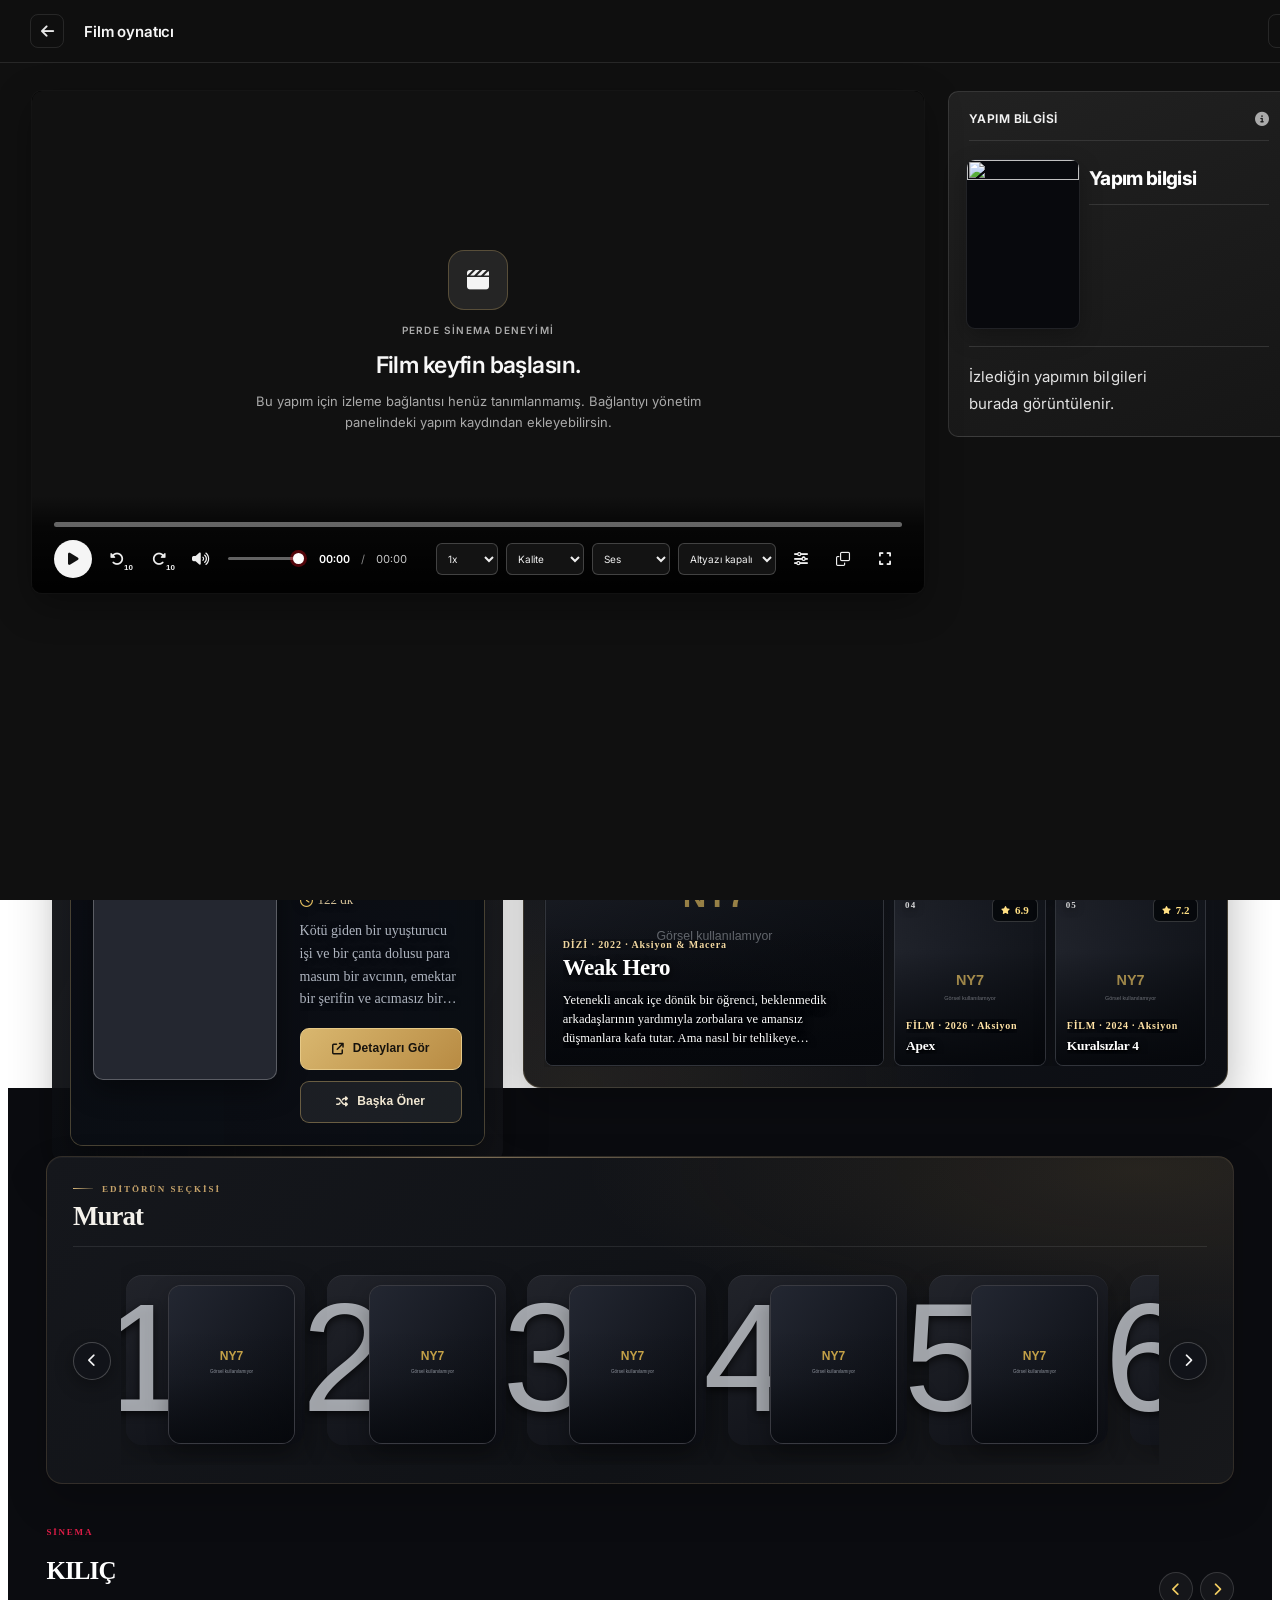
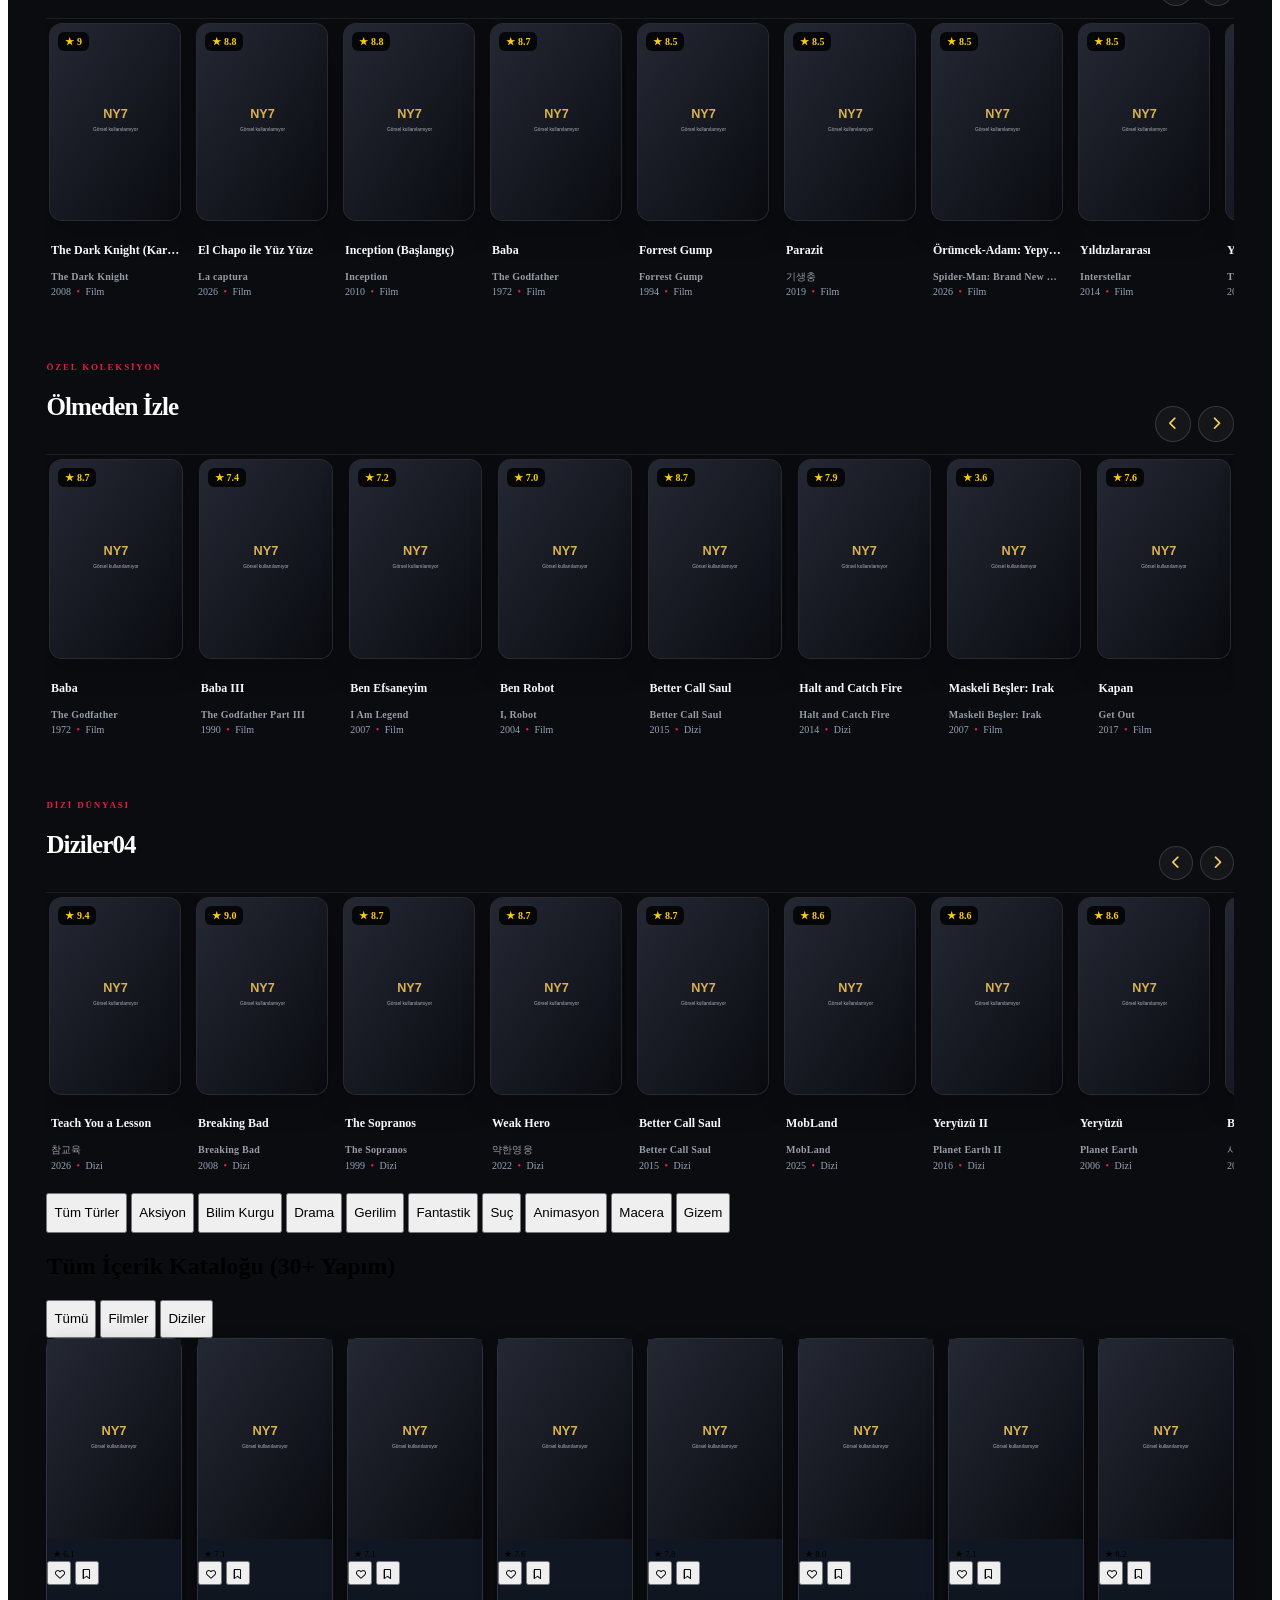
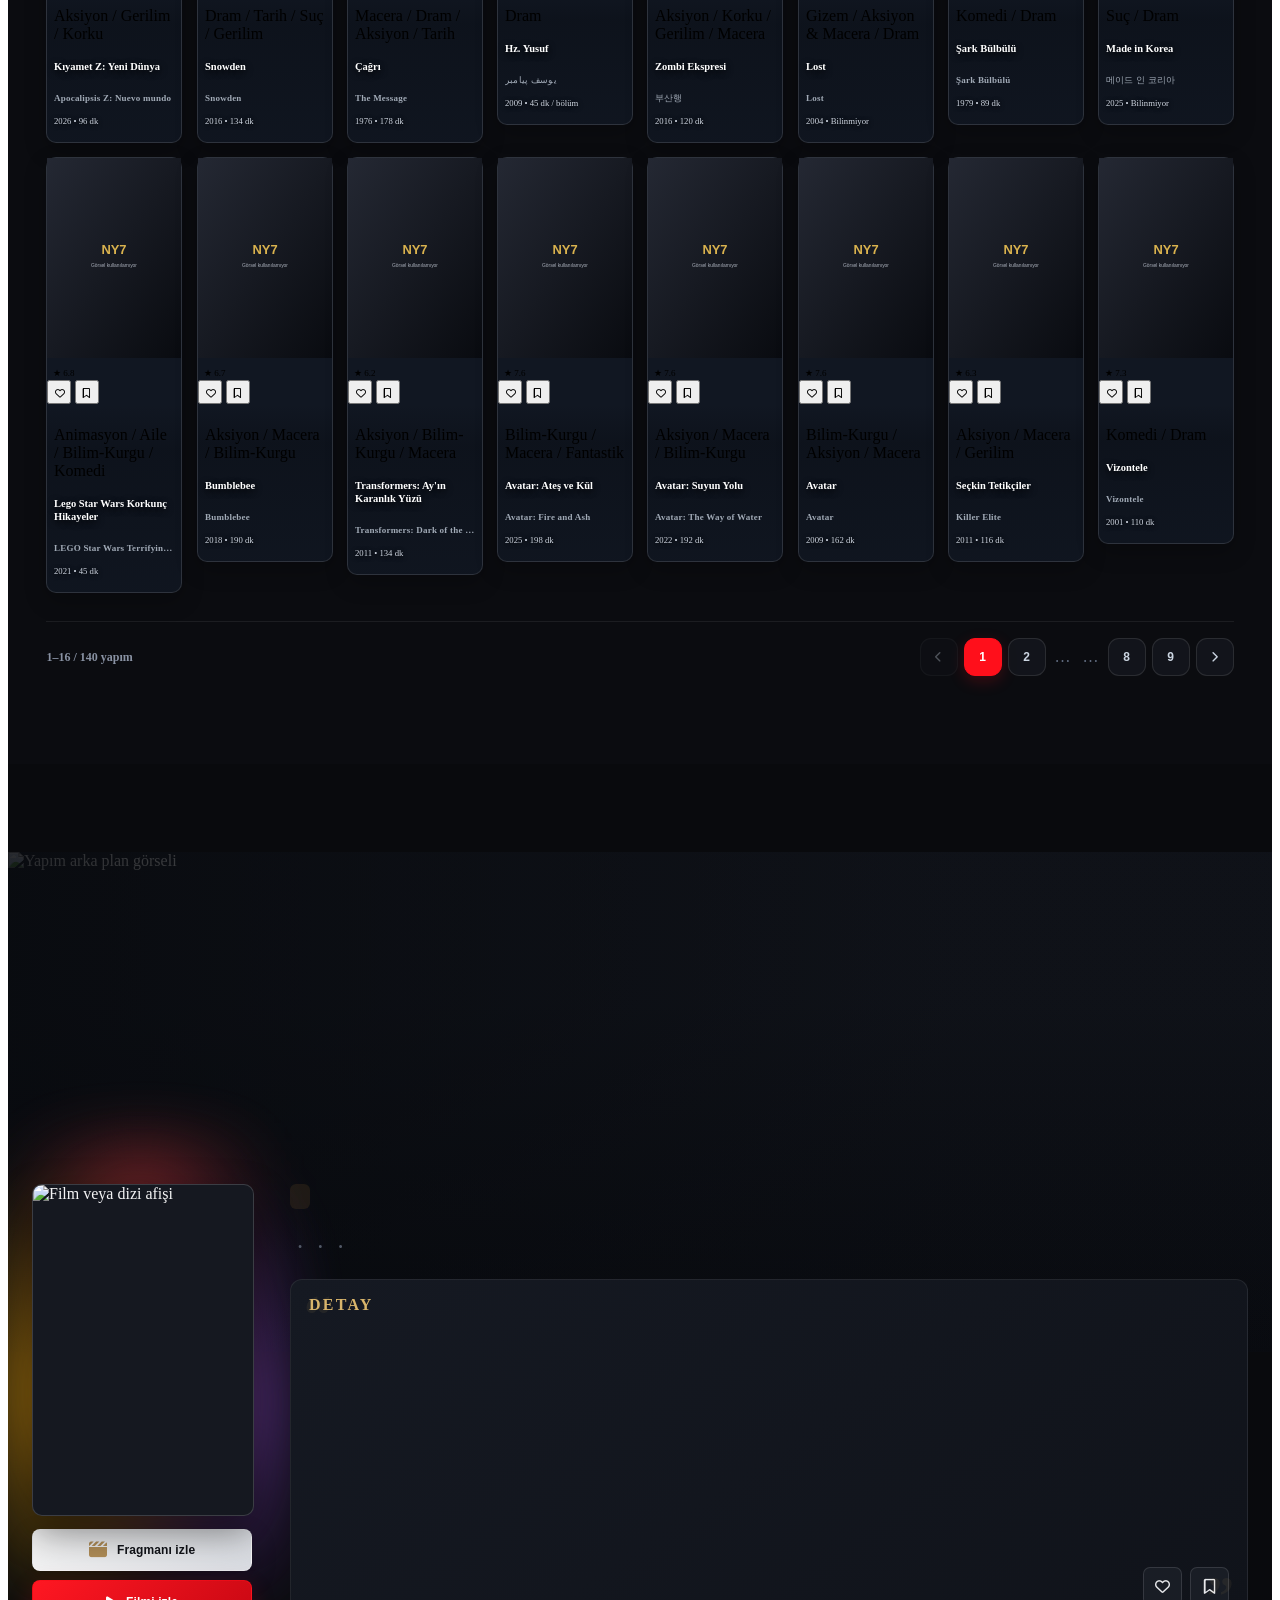
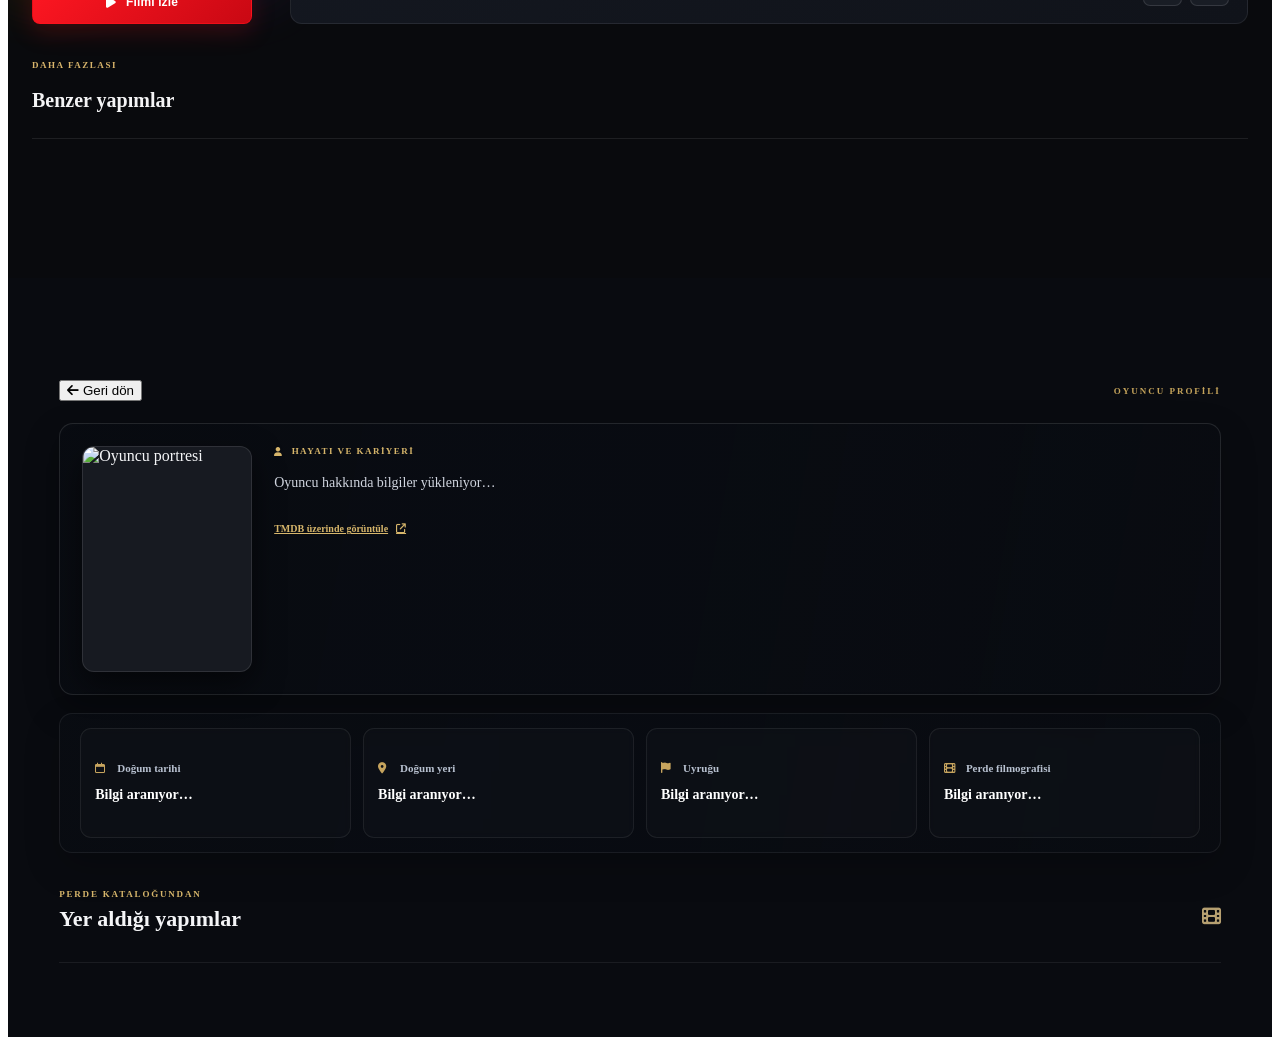
==== index.html @ a8f514a5 "Refresh player assets for five-line synopsis" ====
<!DOCTYPE html>
<html lang="tr" class="dark">
<head>
    <meta charset="UTF-8">
    <meta name="viewport" content="width=device-width, initial-scale=1.0, viewport-fit=cover">
    <meta name="theme-color" content="#0b0c10">
    <meta name="apple-mobile-web-app-capable" content="yes">
    <meta name="apple-mobile-web-app-status-bar-style" content="black-translucent">
    <link rel="manifest" href="manifest.json">
    <link rel="icon" type="image/svg+xml" href="assets/icons/perde-icon.svg">
    <link rel="apple-touch-icon" href="assets/icons/perde-icon.svg">
    <title>Perde — Film ve Dizi Arşivi</title>
    <!-- Tailwind CSS CDN -->
    <script src="https://cdn.tailwindcss.com"></script>
    <!-- FontAwesome 6 for Icons -->
    <link rel="stylesheet" href="https://cdnjs.cloudflare.com/ajax/libs/font-awesome/6.5.1/css/all.min.css">
    <!-- Google Fonts: Inter -->
    <link rel="preconnect" href="https://fonts.googleapis.com">
    <link rel="preconnect" href="https://fonts.gstatic.com" crossorigin>
    <link href="https://fonts.googleapis.com/css2?family=Inter:wght@300;400;500;600;700;800;900&display=swap" rel="stylesheet">
    <link href="https://fonts.googleapis.com/css2?family=Cinzel:wght@700;800;900&display=swap" rel="stylesheet">
    
    <script>
        tailwind.config = {
            darkMode: 'class',
            theme: {
                extend: {
                    colors: {
                        brand: {
                            red: '#ff0f1b',
                            redHover: '#e00511',
                            yellow: '#fcc014',
                            yellowHover: '#e5ab07',
                            bg: '#0b0c10',
                            card: '#14161d',
                            border: 'rgba(255,255,255,0.1)'
                        }
                    },
                    fontFamily: {
                        sans: ['Inter', 'sans-serif']
                    }
                }
            }
        }
    </script><link rel="stylesheet" href="assets/css/style.css?v=20261110-editor-picks-editorial-v3">
    <link rel="stylesheet" href="assets/css/series-pro.css?v=20261111-chapters-left-align-v1">
    <link rel="stylesheet" href="assets/css/homepage-responsive.css?v=20261110-mobile-hero-title-ellipsis-v1">
    <link rel="stylesheet" href="assets/css/mobile-navigation.css?v=20261110-mobile-nav-categories-v1">
    <link rel="stylesheet" href="assets/css/mobile-homepage-refresh.css?v=20261110-horizontal-editorial-v2">
    <link rel="stylesheet" href="assets/css/mobile-editor-picks.css?v=20261111-editor-picks-mobile-v1">
    <link rel="stylesheet" href="assets/css/player-fluent2.css?v=20261111-five-line-synopsis-v1">
    
</head>
<body id="theme-body" class="bg-[#0b0c10] text-slate-100 font-sans min-h-screen antialiased flex flex-col selection:bg-brand-red selection:text-white">

    <!-- DİZİSOL REFERANSLI ÜST MENÜ -->
    <header class="site-header">
        <div class="header-topline">
        <a class="header-brand perde-brand" href="#/anasayfa" aria-label="Perde ana sayfa">
            <span class="perde-brand-symbol" aria-hidden="true"><svg viewBox="0 0 40 40" focusable="false"><path d="M7 8.5h26v23H7z" fill="none" stroke="currentColor" stroke-width="1.8" rx="3"/><path d="M13 8.5v23M27 8.5v23M7 14h6M27 14h6M7 26h6M27 26h6" fill="none" stroke="currentColor" stroke-width="1.5"/><path d="M16.5 15.5 24 20l-7.5 4.5z" fill="currentColor"/></svg></span>
            <span class="perde-brand-word">perde<span>.</span></span>
        </a>
        <div class="header-actions"><div class="header-search-shell">
                <label class="search-wrap glass-search">
                    <select id="search-category" class="search-category search-category-native" aria-label="Arama kategorisi" tabindex="-1">
                        <option value="media">Film / Dizi</option>
                        <option value="actor">Oyuncu</option>
                        <option value="director">Yönetmen</option>
                    </select>
                    <div class="search-category-picker" id="search-category-picker">
                        <button type="button" class="search-category-trigger" id="search-category-trigger" aria-haspopup="listbox" aria-expanded="false" aria-controls="search-category-menu">
                            <span id="search-category-current">Film / Dizi</span><i class="fa-solid fa-chevron-down" aria-hidden="true"></i>
                        </button>
                        <div class="search-category-menu" id="search-category-menu" role="listbox" aria-label="Arama türü" hidden>
                            <button type="button" class="search-category-option is-selected" role="option" aria-selected="true" data-value="media"><i class="fa-solid fa-film"></i><span>Film / Dizi</span><i class="fa-solid fa-check option-check"></i></button>
                            <button type="button" class="search-category-option" role="option" aria-selected="false" data-value="actor"><i class="fa-solid fa-user"></i><span>Oyuncu</span><i class="fa-solid fa-check option-check"></i></button>
                            <button type="button" class="search-category-option" role="option" aria-selected="false" data-value="director"><i class="fa-solid fa-clapperboard"></i><span>Yönetmen</span><i class="fa-solid fa-check option-check"></i></button>
                        </div>
                    </div>
                    <span class="search-category-divider" aria-hidden="true"></span>
                    <i class="fa-solid fa-magnifying-glass"></i>
                    <input id="search-input" type="search" placeholder="Film veya dizi ara..." aria-label="Film veya dizi ara" autocomplete="off">
                </label>
                <div id="header-search-results" class="header-search-results" role="listbox" aria-label="Arama sonuçları" hidden></div>
            </div>
            <div class="nav-dropdown user-dropdown" id="user-menu">
                <button type="button" class="user-trigger" onclick="toggleHeaderMenu('user-menu')" aria-label="Kullanıcı menüsü" aria-expanded="false">
                    <img class="user-avatar" src="https://i.pravatar.cc/80?img=12" alt="Temsili profil resmi">
                </button>
                <div class="nav-menu user-menu-panel">
                    <button onclick="showProfileNotice();closeHeaderMenus()"><i class="fa-regular fa-user"></i> Profilim</button>
                    <button onclick="showSettingsNotice();closeHeaderMenus()"><i class="fa-solid fa-gear"></i> Ayarlar</button>
                    
                     <button onclick="window.location.href='admin.html';closeHeaderMenus()"><i class="fa-solid fa-gauge-high"></i> Yönetim Merkezi</button>
                </div>
            </div>
        </div>
        </div>
        <nav class="main-nav" aria-label="Ana menü">
            <a class="nav-home" href="#" onclick="showDashboard();return false;"><i class="fa-solid fa-house"></i> Anasayfa</a>
            <a href="#/filmler"><i class="fa-solid fa-film"></i> Filmler</a>
            <a href="#/diziler"><i class="fa-solid fa-tv"></i> Diziler</a>
            <a href="#/kesfet"><i class="fa-solid fa-compass"></i> Keşfet</a>
            <a href="#/listem"><i class="fa-solid fa-bookmark"></i> Listem</a>
            <div class="nav-dropdown" id="categories-menu">
                <button type="button" class="nav-trigger" onclick="toggleHeaderMenu('categories-menu')" aria-expanded="false"><i class="fa-solid fa-layer-group"></i> Kategoriler <i class="fa-solid fa-chevron-down nav-chevron"></i></button>
                <div class="nav-menu category-menu">
                    <button onclick="filterGenre('Aksiyon');closeHeaderMenus()"><i class="fa-solid fa-bolt"></i> Aksiyon</button>
                    <button onclick="filterGenre('Bilim Kurgu');closeHeaderMenus()"><i class="fa-solid fa-robot"></i> Bilim Kurgu</button>
                    <button onclick="filterGenre('Drama');closeHeaderMenus()"><i class="fa-solid fa-masks-theater"></i> Drama</button>
                    <button onclick="filterGenre('Gerilim');closeHeaderMenus()"><i class="fa-solid fa-eye"></i> Gerilim</button>
                    <button onclick="filterGenre('Fantastik');closeHeaderMenus()"><i class="fa-solid fa-wand-magic-sparkles"></i> Fantastik</button>
                    <button onclick="filterGenre('Suç');closeHeaderMenus()"><i class="fa-solid fa-user-secret"></i> Suç</button>
                    <button onclick="filterGenre('Animasyon');closeHeaderMenus()"><i class="fa-solid fa-wand-magic"></i> Animasyon</button>
                    <button onclick="filterGenre('Macera');closeHeaderMenus()"><i class="fa-solid fa-compass"></i> Macera</button>
                    <button onclick="filterGenre('Gizem');closeHeaderMenus()"><i class="fa-solid fa-magnifying-glass"></i> Gizem</button>
                    <button onclick="filterGenre('all');closeHeaderMenus()"><i class="fa-solid fa-border-all"></i> Tüm Kategoriler</button>
                </div>
            </div>
        </nav>
    </header>



    <!-- Mobil uygulama tarzı alt gezinme -->
    <div class="mobile-drawer-backdrop" id="mobile-drawer-backdrop" data-mobile-drawer-close></div>
    <aside class="mobile-drawer" id="mobile-drawer" role="dialog" aria-label="Mobil menü" aria-hidden="true">
      <div class="mobile-drawer-head"><div class="mobile-drawer-title">PERDE<span>.</span></div><button class="mobile-drawer-close" type="button" data-mobile-drawer-close aria-label="Menüyü kapat"><i class="fa-solid fa-xmark"></i></button></div>
      <nav class="mobile-drawer-links" aria-label="Mobil bağlantılar">
        <a href="#/anasayfa" onclick="showDashboard();return false;"><i class="fa-solid fa-house"></i>Ana Sayfa</a>
        <a href="#/filmler"><i class="fa-solid fa-film"></i>Filmler</a>
        <a href="#/diziler"><i class="fa-solid fa-tv"></i>Diziler</a>
        <a href="#/kesfet"><i class="fa-solid fa-compass"></i>Keşfet</a>
        <a href="#/listem"><i class="fa-solid fa-bookmark"></i>İzleme Listem</a>
        <button type="button" onclick="showSettingsNotice()"><i class="fa-solid fa-gear"></i>Ayarlar</button>
        <div class="drawer-divider"></div>
        <button type="button" class="mobile-drawer-category-toggle" data-mobile-categories-toggle aria-expanded="false" aria-controls="mobile-category-panel">
          <i class="fa-solid fa-layer-group"></i><span>Tüm Kategoriler</span><i class="fa-solid fa-chevron-down category-chevron" aria-hidden="true"></i>
        </button>
        <div class="mobile-category-panel" id="mobile-category-panel" hidden aria-label="Tüm film ve dizi türleri">
          <div class="mobile-category-panel-heading"><i class="fa-solid fa-wand-magic-sparkles" aria-hidden="true"></i><span>Türüne göre keşfet</span><small>20 kategori</small></div>
          <div class="mobile-category-grid">
            <button type="button" class="mobile-category-option" onclick="filterGenre('Aksiyon')"><i class="fa-solid fa-bolt"></i>Aksiyon</button>
            <button type="button" class="mobile-category-option" onclick="filterGenre('Macera')"><i class="fa-solid fa-compass"></i>Macera</button>
            <button type="button" class="mobile-category-option" onclick="filterGenre('Animasyon')"><i class="fa-solid fa-wand-magic-sparkles"></i>Animasyon</button>
            <button type="button" class="mobile-category-option" onclick="filterGenre('Komedi')"><i class="fa-solid fa-face-laugh"></i>Komedi</button>
            <button type="button" class="mobile-category-option" onclick="filterGenre('Suç')"><i class="fa-solid fa-user-secret"></i>Suç</button>
            <button type="button" class="mobile-category-option" onclick="filterGenre('Belgesel')"><i class="fa-solid fa-video"></i>Belgesel</button>
            <button type="button" class="mobile-category-option" onclick="filterGenre('Drama')"><i class="fa-solid fa-masks-theater"></i>Drama</button>
            <button type="button" class="mobile-category-option" onclick="filterGenre('Aile')"><i class="fa-solid fa-people-roof"></i>Aile</button>
            <button type="button" class="mobile-category-option" onclick="filterGenre('Fantastik')"><i class="fa-solid fa-hat-wizard"></i>Fantastik</button>
            <button type="button" class="mobile-category-option" onclick="filterGenre('Tarih')"><i class="fa-solid fa-landmark"></i>Tarih</button>
            <button type="button" class="mobile-category-option" onclick="filterGenre('Korku')"><i class="fa-solid fa-ghost"></i>Korku</button>
            <button type="button" class="mobile-category-option" onclick="filterGenre('Müzik')"><i class="fa-solid fa-music"></i>Müzik</button>
            <button type="button" class="mobile-category-option" onclick="filterGenre('Gizem')"><i class="fa-solid fa-magnifying-glass"></i>Gizem</button>
            <button type="button" class="mobile-category-option" onclick="filterGenre('Romantik')"><i class="fa-solid fa-heart"></i>Romantik</button>
            <button type="button" class="mobile-category-option" onclick="filterGenre('Bilim Kurgu')"><i class="fa-solid fa-robot"></i>Bilim Kurgu</button>
            <button type="button" class="mobile-category-option" onclick="filterGenre('TV Film')"><i class="fa-solid fa-tv"></i>TV Filmi</button>
            <button type="button" class="mobile-category-option" onclick="filterGenre('Gerilim')"><i class="fa-solid fa-eye"></i>Gerilim</button>
            <button type="button" class="mobile-category-option" onclick="filterGenre('Savaş')"><i class="fa-solid fa-shield-halved"></i>Savaş</button>
            <button type="button" class="mobile-category-option" onclick="filterGenre('Vahşi Batı')"><i class="fa-solid fa-hat-cowboy"></i>Vahşi Batı</button>
            <button type="button" class="mobile-category-option" onclick="filterGenre('all')"><i class="fa-solid fa-border-all"></i>Tüm Türler</button>
          </div>
        </div>
      </nav>
    </aside>
    <nav class="mobile-bottom-nav" aria-label="Mobil ana gezinme">
        <a href="#" class="mobile-nav-item" data-mobile-route="home" aria-label="Ana Sayfa"><i class="fa-solid fa-house" aria-hidden="true"></i><span>Ana Sayfa</span></a>
        <a href="#/filmler" class="mobile-nav-item" data-mobile-route="filmler" aria-label="Filmler"><i class="fa-solid fa-film" aria-hidden="true"></i><span>Filmler</span></a>
        <a href="#/diziler" class="mobile-nav-item" data-mobile-route="diziler" aria-label="Diziler"><i class="fa-solid fa-tv" aria-hidden="true"></i><span>Diziler</span></a>
        <a href="#/kesfet" class="mobile-nav-item" data-mobile-route="kesfet" aria-label="Keşfet"><i class="fa-solid fa-compass" aria-hidden="true"></i><span>Keşfet</span></a>
        <a href="#/listem" class="mobile-nav-item" data-mobile-route="listem" aria-label="Listem"><i class="fa-solid fa-bookmark" aria-hidden="true"></i><span>Listem</span></a>
    </nav>

    <!-- DASHBOARD VIEW -->
    <div id="dashboard-view" class="flex-1 flex flex-col transition-opacity duration-300">
        <!-- HERO SPOTLIGHT -->
        <div class="home-feature-row">
        <section id="hero-section" class="hero-section relative min-h-[640px] flex items-center overflow-hidden">
            <div class="absolute inset-0 z-0">
                <img id="hero-bg" src="https://images.unsplash.com/photo-1509198397868-475647b2a1e5?auto=format&fit=crop&w=1920&q=80" 
                     alt="Hero Cover" class="w-full h-full object-cover object-top scale-100 transition-all duration-700">
                <div class="absolute inset-0 hero-vignette"></div>
            </div>

            <div class="hero-layout">
                <div class="hero-topbar">
                    <div class="hero-kicker-wrap"><div class="hero-kicker"><i class="fa-solid fa-clapperboard" aria-hidden="true"></i><span>Öne Çıkan Yapım</span></div></div>
                    <div class="hero-actions">
                        <div id="hero-ratings" class="hero-ratings" aria-label="Puanlar"></div>
                        <button id="hero-watch-btn" onclick="openDetailPage(heroCurrentId)" type="button">
                            <i class="fa-solid fa-play" aria-hidden="true"></i><span>Şimdi İzle</span>
                        </button>
                        <button id="hero-trailer-btn" onclick="openTrailerPopup(heroCurrentId)" type="button">
                            <i class="fa-solid fa-film" aria-hidden="true"></i><span>Fragmanı İzle</span>
                        </button>
                    </div>
                </div>
                <div class="hero-copy">
                    <h1 id="hero-title" class="text-4xl sm:text-6xl lg:text-7xl font-black uppercase tracking-tight text-white drop-shadow-md leading-none">THE BATMAN</h1>
                    <div id="hero-meta" class="text-xs font-semibold text-slate-400 space-x-2">
                        <span>2022</span> • <span>Drama / Suç</span> • <span>Yönetmen: Matt Reeves</span>
                    </div>
                    <p id="hero-desc" class="text-slate-300 text-xs sm:text-sm leading-relaxed max-w-none font-light pt-1">
                        Gotham Şehri'nin karanlık sularında adaleti arayan Batman, şehrin elitlerini hedef alan sadist bir katilin izini sürerken geçmişiyle ilgili sırlarla yüzleşir.
                    </p>
                </div>
                <div class="hero-poster-zone">
                    <div id="hero-thumbnails-rail" class="hero-thumbnails no-scrollbar" aria-label="Son eklenen içerikler"></div>
                    <div class="hero-arrows" role="group" aria-label="Manşet gezinme">
                        <button class="hero-arrow" type="button" data-hero-direction="-1" aria-label="Önceki yapım" title="Önceki yapım"><i class="fa-solid fa-arrow-left" aria-hidden="true"></i></button>
                        <button class="hero-arrow" type="button" data-hero-direction="1" aria-label="Sonraki yapım" title="Sonraki yapım"><i class="fa-solid fa-arrow-right" aria-hidden="true"></i></button>
                    </div>
                    

                </div>
            </div>

        
        </section>
        <!-- Yalnızca gerçek telefon görünümünde kullanılan bağımsız mobil manşet -->
        <section id="mobile-hero-section" class="mobile-hero-section" aria-label="Öne çıkan yapım">
            <div class="mobile-hero-art">
                <img id="mobile-hero-bg" src="https://images.unsplash.com/photo-1509198397868-475647b2a1e5?auto=format&fit=crop&w=1200&q=85" alt="Öne çıkan yapım" fetchpriority="high">
                <div class="mobile-hero-shade"></div>
            </div>
            <div class="mobile-hero-topline">
                <span class="mobile-hero-kicker"><i class="fa-solid fa-clapperboard" aria-hidden="true"></i> ÖNE ÇIKAN YAPIM</span>
                <span id="mobile-hero-type" class="mobile-hero-type"><i class="fa-solid fa-film" aria-hidden="true"></i> FİLM</span>
            </div>
            <div class="mobile-hero-content">
                <div id="mobile-hero-ratings" class="mobile-hero-ratings" aria-label="Yapım puanları"></div>
                <h1 id="mobile-hero-title">THE BATMAN</h1>
                <small id="mobile-hero-original-title" class="mobile-hero-original-title" hidden></small>
                <div id="mobile-hero-meta" class="mobile-hero-meta"></div>
                <p id="mobile-hero-desc">Öne çıkan yapımın hikâyesi.</p>
                <div class="mobile-hero-actions">
                    <button id="mobile-hero-watch-btn" type="button" onclick="openDetailPage(heroCurrentId)"><i class="fa-solid fa-play" aria-hidden="true"></i> Şimdi İzle</button>
                    <button id="mobile-hero-trailer-btn" type="button" onclick="openTrailerPopup(heroCurrentId)" aria-label="Fragmanı izle"><i class="fa-solid fa-circle-play" aria-hidden="true"></i><span>Fragmanı İzle</span></button>
                </div>
            </div>
            <div class="mobile-hero-overlay-arrows" role="group" aria-label="Manşet gezinme">
                <button type="button" data-mobile-hero-direction="-1" aria-label="Önceki yapım"><i class="fa-solid fa-chevron-left" aria-hidden="true"></i></button>
                <button type="button" data-mobile-hero-direction="1" aria-label="Sonraki yapım"><i class="fa-solid fa-chevron-right" aria-hidden="true"></i></button>
            </div>
            <div class="mobile-hero-controls">
                <span class="mobile-hero-control-label">PERDE SEÇKİSİ</span>
                <div class="mobile-hero-control-actions">
                    <span id="mobile-hero-counter">01 / 01</span>
                </div>
            </div>
        </section>
        </div><!-- /home-feature-row: manşet -->
        <div class="home-mood-continue-row">
            <section id="daily-pick-section" class="mood-discovery-hero" aria-label="Moduna göre film ve dizi keşfet">
                <div id="mood-discovery-result" class="mood-discovery-result" aria-live="polite"><div class="mood-discovery-loading">Sana özel bir yapım seçiliyor...</div></div>
            </section>
            <section id="collection-personalized" class="collection-section space-y-4" aria-label="Senin için seçtiklerimiz">
                <div class="collection-heading"><div><h2>Senin İçin Seçtiklerimiz</h2></div></div>
                <div id="personalized-rail" class="collection-rail"></div>
            </section>
            </div>

        <!-- ANASAYFA İÇERİKLERİ -->
        <main class="homepage-main space-y-10">
            <section id="collection-popular" class="collection-section mobile-home-rail-section" aria-label="Popüler yapımlar">
                <div class="collection-heading mobile-home-rail-heading">
                    <div><p class="collection-eyebrow">ŞİMDİ İZLENENLER</p><h2>Popüler Yapımlar</h2></div>
                    <button class="mobile-home-view-all" type="button" onclick="switchTab('all')">Tümünü Gör <i class="fa-solid fa-arrow-right" aria-hidden="true"></i></button>
                </div>
                <div class="mobile-home-rail-filters" role="group" aria-label="Popüler yapım türü">
                    <button type="button" data-mobile-rail="popular" data-mobile-filter="all" aria-pressed="true">Tümü</button>
                    <button type="button" data-mobile-rail="popular" data-mobile-filter="movie" aria-pressed="false">Filmler</button>
                    <button type="button" data-mobile-rail="popular" data-mobile-filter="tv" aria-pressed="false">Diziler</button>
                </div>
                <div id="popular-home-rail" class="collection-rail mobile-home-poster-rail"></div>
            </section>
            <section id="continue-watching-section" class="continue-watching-section" aria-label="İzlemeye devam et" hidden>
                <div class="homepage-section-heading">
                    <div><p class="homepage-eyebrow">KALDIĞIN YERDEN</p><h2>İzlemeye Devam Et</h2><p>Yarım kalan film ve dizilerin burada.</p></div>
                </div>
                <div id="continue-watching-rail" class="continue-watching-rail"></div>
            </section>

            <section id="collection-newest" class="collection-section mobile-home-rail-section" aria-label="Yeni eklenenler">
                <div class="collection-heading mobile-home-rail-heading">
                    <div><p class="collection-eyebrow">PERDE ARŞİVİ</p><h2>Yeni Eklenenler</h2></div>
                    <button class="mobile-home-view-all" type="button" onclick="switchTab('all')">Tümünü Gör <i class="fa-solid fa-arrow-right" aria-hidden="true"></i></button>
                </div>
                <div class="mobile-home-rail-filters" role="group" aria-label="Yeni eklenen yapım türü">
                    <button type="button" data-mobile-rail="newest" data-mobile-filter="all" aria-pressed="true">Tümü</button>
                    <button type="button" data-mobile-rail="newest" data-mobile-filter="movie" aria-pressed="false">Filmler</button>
                    <button type="button" data-mobile-rail="newest" data-mobile-filter="tv" aria-pressed="false">Diziler</button>
                </div>
                <div id="newest-home-rail" class="collection-rail mobile-home-poster-rail"></div>
            </section>

            <!-- ANA SAYFA KOLEKSİYONLARI -->
            <section id="home-collections" class="home-collections space-y-10" aria-label="Öne çıkan film ve dizi koleksiyonları">
                <div id="collection-featured" class="collection-section space-y-4">
                    <div class="collection-heading"><div><p class="collection-eyebrow">EDİTÖRÜN SEÇKİSİ</p><h2>Öne Çıkan Yapımlar</h2></div></div>
                    <div id="featured-rail" class="collection-rail"></div>
                </div>
                <div id="collection-movies" class="collection-section space-y-4">
                    <div class="collection-heading"><div><p class="collection-eyebrow">SİNEMA</p><h2>Yüksek Puanlı Filmler</h2></div></div>
                    <div id="top-movies-rail" class="collection-rail"></div>
                </div>
                <div id="collection-series" class="collection-section space-y-4">
                    <div class="collection-heading"><div><p class="collection-eyebrow">DİZİ DÜNYASI</p><h2>Öne Çıkan Diziler</h2></div></div>
                    <div id="top-series-rail" class="collection-rail"></div>
                </div>
                <div id="custom-collection-rails" class="space-y-10" aria-label="Özel koleksiyon rafları"></div>
            </section>

            <section id="page-context-card" class="page-context-card" aria-label="Geçerli sayfa bilgisi" hidden>
                <span class="page-context-icon" aria-hidden="true"><i id="page-context-icon" class="fa-solid fa-compass"></i></span>
                <span class="page-context-copy"><strong id="page-context-title">KEŞFET</strong><small id="page-context-description">Perde arşivini keşfet.</small></span>
                <span class="page-context-trail" aria-hidden="true"><i class="fa-solid fa-layer-group"></i></span>
            </section>
            <section id="catalog-page" class="catalog-page space-y-6 hidden" aria-label="Film ve dizi kataloğu">
            <!-- TÜR FİLTRELERİ -->
            <div class="catalog-genre-scroller flex items-center gap-2 overflow-x-auto pb-3 no-scrollbar snap-x snap-mandatory" role="group" aria-label="Tür filtresi">
                <button onclick="filterGenre('all')" class="genre-pill snap-start px-4 py-2 rounded-full bg-brand-red text-white text-xs font-bold shrink-0 shadow-lg">Tüm Türler</button>
                <button onclick="filterGenre('Aksiyon')" class="genre-pill snap-start px-4 py-2 rounded-full bg-slate-900 border border-white/10 hover:border-white/30 text-slate-300 text-xs font-medium shrink-0">Aksiyon</button>
                <button onclick="filterGenre('Bilim Kurgu')" class="genre-pill snap-start px-4 py-2 rounded-full bg-slate-900 border border-white/10 hover:border-white/30 text-slate-300 text-xs font-medium shrink-0">Bilim Kurgu</button>
                <button onclick="filterGenre('Drama')" class="genre-pill snap-start px-4 py-2 rounded-full bg-slate-900 border border-white/10 hover:border-white/30 text-slate-300 text-xs font-medium shrink-0">Drama</button>
                <button onclick="filterGenre('Gerilim')" class="genre-pill snap-start px-4 py-2 rounded-full bg-slate-900 border border-white/10 hover:border-white/30 text-slate-300 text-xs font-medium shrink-0">Gerilim</button>
                <button onclick="filterGenre('Fantastik')" class="genre-pill snap-start px-4 py-2 rounded-full bg-slate-900 border border-white/10 hover:border-white/30 text-slate-300 text-xs font-medium shrink-0">Fantastik</button>
                <button onclick="filterGenre('Suç')" class="genre-pill snap-start px-4 py-2 rounded-full bg-slate-900 border border-white/10 hover:border-white/30 text-slate-300 text-xs font-medium shrink-0">Suç</button>
                <button onclick="filterGenre('Animasyon')" class="genre-pill snap-start px-4 py-2 rounded-full bg-slate-900 border border-white/10 hover:border-white/30 text-slate-300 text-xs font-medium shrink-0">Animasyon</button>
                <button onclick="filterGenre('Macera')" class="genre-pill snap-start px-4 py-2 rounded-full bg-slate-900 border border-white/10 hover:border-white/30 text-slate-300 text-xs font-medium shrink-0">Macera</button>
                <button onclick="filterGenre('Gizem')" class="genre-pill snap-start px-4 py-2 rounded-full bg-slate-900 border border-white/10 hover:border-white/30 text-slate-300 text-xs font-medium shrink-0">Gizem</button>
            </div>

            <!-- FİLM IZGARASI -->
            <section class="space-y-6">
                <div class="flex flex-col sm:flex-row sm:items-center justify-between gap-4 border-b border-white/5 pb-4">
                    <h2 id="section-title" class="text-xl sm:text-2xl font-extrabold text-white tracking-tight flex items-center gap-2.5">
                        <span class="w-2.5 h-6 rounded-sm bg-brand-red inline-block"></span>
                        <span id="catalog-heading">Tüm İçerik Kataloğu (30+ Yapım)</span>
                    </h2>

                    <div class="catalog-type-filter flex items-center bg-slate-900/90 p-1 rounded-xl border border-white/10 text-xs font-semibold self-start sm:self-auto" role="group" aria-label="İçerik türü">
                        <button onclick="filterType('all')" class="px-4 py-1.5 rounded-lg bg-brand-red text-white font-bold transition-all">Tümü</button>
                        <button onclick="filterType('movie')" class="px-4 py-1.5 rounded-lg text-slate-400 hover:text-white transition-all">Filmler</button>
                        <button onclick="filterType('tv')" class="px-4 py-1.5 rounded-lg text-slate-400 hover:text-white transition-all">Diziler</button>
                    </div>
                </div>

                <div id="media-grid" class="grid grid-cols-2 sm:grid-cols-3 md:grid-cols-4 lg:grid-cols-6 gap-5"></div>
            </section>

            </section>
        </main>
    </div><!-- SİNEMATİK FİLM / DİZİ DETAY SAYFASI -->
    <div id="detail-page-view" class="hidden min-h-screen flex-1 transition-all duration-500">
    <section id="detail-series-layout" class="series-redesign" hidden aria-label="Dizi detay sayfası">
        <header class="series-redesign-hero">
            <div id="series-backdrop-slot" class="series-redesign-backdrop"></div>
            <div class="series-redesign-topbar">
                <button type="button" onclick="showDashboard()" class="series-redesign-back"><i class="fa-solid fa-arrow-left"></i> Geri dön</button>
                <span>DİZİ DETAYI</span>
            </div>
            <div class="series-redesign-hero-inner">
                <div id="series-poster-slot" class="series-redesign-poster-slot"></div>
                <div id="series-copy-slot" class="series-redesign-copy-slot"></div>
            </div>
        </header>
        <main class="series-redesign-content">
            <div id="series-episodes-slot"></div>
            <div id="series-credits-slot"></div>
            <div id="series-related-slot"></div>
        </main>
    </section>

        <section class="detail-visual">
            <img id="detail-backdrop" src="" alt="Yapım arka plan görseli">
        </section>
        <section class="detail-main">
            <div class="detail-overlap">
                <div class="detail-poster-column">
                    <div class="detail-poster-frame"><img id="detail-poster" src="" alt="Film veya dizi afişi"></div>
                    <button id="detail-trailer-btn" class="detail-poster-trailer" type="button"><i class="fa-solid fa-clapperboard" aria-hidden="true"></i><span>Fragmanı izle</span></button>
                    <button id="detail-watch-play-btn" class="detail-poster-watch" type="button"><i class="fa-solid fa-play" aria-hidden="true"></i><span>Filmi izle</span></button>
                </div>
                <div class="detail-copy">
                    <div class="detail-rating-row flex items-center gap-2 flex-wrap">
                        <span id="detail-category" class="text-[10px] uppercase tracking-wider font-extrabold text-amber-400"></span>
                    </div>
                    <h1 id="detail-title"></h1>
                    <div class="detail-subline"><span id="detail-year"></span><span class="detail-meta-separator">•</span><span id="detail-duration"></span><span id="detail-duration-separator" class="detail-meta-separator">•</span><span id="detail-type-label"></span><span class="detail-meta-separator">•</span><span id="detail-country" class="detail-inline-countries"></span><span id="detail-director-inline" class="detail-inline-director"></span><section id="detail-series-panel" class="detail-series-panel" hidden aria-label="Dizi sezon ve bölüm özeti"><div id="detail-series-stats" class="detail-series-stats"></div></section></div>
                    <div class="detail-description-panel">
                        <h2>Detay</h2>
                        <p id="detail-desc"></p>
                        <div class="detail-score-row" id="detail-score-row">
                            <div class="detail-score-items" id="detail-score-items"></div>
                            <div class="detail-score-actions" aria-label="Kişisel listeler">
                                <button id="detail-fav-btn" class="detail-icon-btn" aria-label="Favorilere ekle" title="Favorilere ekle"><i class="fa-regular fa-heart"></i></button>
                                <button id="detail-watch-btn" class="detail-icon-btn" aria-label="İzleme listesine ekle" title="İzleme listesine ekle"><i class="fa-regular fa-bookmark"></i></button>
                            </div>
                        </div>
                    </div>
                </div>
            </div>

            <section id="detail-series-dashboard" class="detail-series-dashboard" hidden aria-label="Dizi özeti ve izleme ilerlemesi"></section>
            <section id="detail-episodes" class="detail-episodes" hidden aria-label="Dizi sezon ve bölümleri"><div id="detail-episodes-content"></div></section>
            <section id="detail-credits" class="detail-credits" hidden aria-label="Oyuncular"></section>
            <section id="detail-related" class="detail-related hidden"><div class="detail-related-heading"><span>DAHA FAZLASI</span><h2>Benzer yapımlar</h2></div><div id="detail-related-rail" class="collection-rail"></div></section>
        </section>
    </div>

    


    <div id="actor-page-view" class="actor-page hidden min-h-screen flex-1"><section class="actor-hero">
            <div class="actor-hero-top"><button class="detail-back" onclick="showDashboard()"><i class="fa-solid fa-arrow-left"></i> Geri dön</button><span>OYUNCU PROFİLİ</span></div>
        </section>
        <main class="actor-profile-layout">
            <section class="actor-biography actor-intro-card">
                <div class="actor-intro">
                    <img id="actor-profile-image" class="actor-profile-photo" src="" alt="Oyuncu portresi">
                    <div class="actor-intro-copy">
                        <span class="actor-section-kicker"><i class="fa-solid fa-user"></i> HAYATI VE KARİYERİ</span>
                        <h2 id="actor-biography-title"></h2>
                        <p id="actor-biography-text">Oyuncu hakkında bilgiler yükleniyor…</p>
                        <button id="actor-bio-toggle" class="actor-bio-toggle" type="button" hidden>Devamını oku <i class="fa-solid fa-chevron-down"></i></button>
                        <a id="actor-wikipedia-link" href="#" target="_blank" rel="noopener">TMDB üzerinde görüntüle <i class="fa-solid fa-arrow-up-right-from-square"></i></a>
                    </div>
                </div>
            </section>
        </main>
        <aside class="actor-facts-panel actor-profile-facts-horizontal">
            
            <div class="actor-facts">
                <div><span><i class="fa-regular fa-calendar"></i> Doğum tarihi</span><b id="actor-birth-date">Bilgi aranıyor…</b><small id="actor-death-info" hidden></small></div>
                <div><span><i class="fa-solid fa-location-dot"></i> Doğum yeri</span><b id="actor-birth-place">Bilgi aranıyor…</b></div>
                <div><span><i class="fa-solid fa-flag"></i> Uyruğu</span><b id="actor-country">Bilgi aranıyor…</b></div>
                <div><span><i class="fa-solid fa-film"></i> Perde filmografisi</span><b id="actor-education">Bilgi aranıyor…</b></div>
            </div>
        </aside>
        <section class="actor-filmography">
            <div class="actor-section-heading"><div><span>PERDE KATALOĞUNDAN</span><h2 id="actor-filmography-title">Yer aldığı yapımlar</h2></div><i class="fa-solid fa-film"></i></div>
            <div id="actor-filmography-controls" class="actor-filmography-controls" hidden>
                <div class="actor-filmography-filters" role="group" aria-label="Yapım türü">
                    <button type="button" class="is-active" data-actor-film-filter="all" onclick="setActorFilmographyFilter('all')">Tümü</button>
                    <button type="button" data-actor-film-filter="movie" onclick="setActorFilmographyFilter('movie')">Filmler</button>
                    <button type="button" data-actor-film-filter="tv" onclick="setActorFilmographyFilter('tv')">Diziler</button>
                </div>
                <label class="actor-filmography-sort-label">Sırala
                    <select id="actor-filmography-sort" onchange="setActorFilmographySort(this.value)">
                        <option value="newest">En yeniden eskiye</option>
                        <option value="oldest">En eskiden yeniye</option>
                        <option value="popular">En popüler</option>
                    </select>
                </label>
            </div>
            <div id="actor-filmography-grid" class="actor-filmography-grid"></div>
            <div class="actor-filmography-footer"><span id="actor-filmography-status"></span><button type="button" id="actor-filmography-more" onclick="showMoreActorFilmography()" hidden>Daha fazla göster <i class="fa-solid fa-chevron-down"></i></button></div>
        </section>

    </div>


    <div id="trailer-popup" class="trailer-popup" aria-hidden="true" role="dialog" aria-modal="true" aria-labelledby="trailer-popup-title">
        <div class="trailer-popup-backdrop" data-trailer-dismiss></div>
        <div class="trailer-popup-card">
            <div class="trailer-popup-head"><div><span>NY7 • FRAGMAN</span><h2 id="trailer-popup-title">Fragmanı İzle</h2></div><button type="button" onclick="closeTrailerPopup()" aria-label="Pencereyi kapat"><i class="fa-solid fa-xmark"></i></button></div>
            <div class="trailer-popup-content">
                <aside class="trailer-popup-info">
                    <div class="trailer-popup-poster-frame"><img id="trailer-popup-poster" class="trailer-popup-poster" src="" alt="Yapım afişi"></div>
                    <div class="trailer-popup-meta">
                        <span id="trailer-popup-year"></span>
                        <span id="trailer-popup-type"></span>
                        <span id="trailer-popup-duration"></span>
                    </div>
                    <div id="trailer-popup-category" class="trailer-popup-category"></div>
                    <div class="trailer-popup-imdb"><i class="fa-solid fa-star"></i><b>IMDb</b><strong id="trailer-popup-rating">—</strong></div>
                    <div id="trailer-popup-credits" class="trailer-popup-credits"></div>
                </aside>
                <div class="trailer-popup-video-column">
                    <div id="trailer-popup-player" class="trailer-popup-player"><div class="trailer-popup-empty">Fragman yükleniyor...</div></div>
                    <section class="trailer-popup-summary" aria-label="Yapımın konusu">
                        <div class="trailer-popup-summary-heading"><i class="fa-solid fa-quote-left" aria-hidden="true"></i><span>KONUSU</span></div>
                        <p id="trailer-popup-desc"></p>
                    </section>
                </div>
            </div>
            <div class="trailer-popup-footer"><button type="button" class="trailer-popup-footer-close" onclick="closeTrailerPopup()"><i class="fa-solid fa-xmark" aria-hidden="true"></i><span>Kapat</span></button></div>
        </div>
    </div>

    <!-- PERDE CINEMA PLAYER -->
    <div id="player-modal" class="ny7-player-modal hidden" aria-hidden="true">
        <header class="ny7-player-header">
            <button type="button" onclick="closePlayer()" class="ny7-player-back" aria-label="Geri dön"><i class="fa-solid fa-arrow-left"></i></button>
            <div class="ny7-player-heading"><span><i class="fa-solid fa-circle-play"></i> PERDE · İZLEME MERKEZİ</span><h2 id="player-media-title">Film oynatıcı</h2></div>
            <div class="ny7-player-header-actions"><button type="button" onclick="closePlayer()" class="ny7-player-close" aria-label="Oynatıcıyı kapat"><i class="fa-solid fa-xmark"></i></button></div>
        </header>
        <main class="ny7-player-layout">
            <section class="ny7-player-main-column">
                <div class="ny7-player-stage" id="player-stage">
                    <video id="player-video" playsinline preload="metadata"></video>
                    <div id="player-empty-state" class="ny7-player-empty">
                        <div class="ny7-player-empty-mark"><i class="fa-solid fa-clapperboard"></i></div>
                        <span class="ny7-player-eyebrow">PERDE SİNEMA DENEYİMİ</span>
                        <strong>Film keyfin başlasın.</strong>
                        <span>Bu yapım için izleme bağlantısı henüz tanımlanmamış. Bağlantıyı yönetim panelindeki yapım kaydından ekleyebilirsin.</span>
                    </div>
                    <button type="button" id="player-big-play" class="ny7-player-big-play" aria-label="Oynat"><i class="fa-solid fa-play"></i></button>
                    <button type="button" id="player-skip-intro" class="ny7-player-skip" hidden>Girişi atla <i class="fa-solid fa-forward-step"></i></button>
                    <button type="button" id="player-skip-credits" class="ny7-player-skip player-skip-credits" hidden>Jeneriği atla <i class="fa-solid fa-forward-step"></i></button>
                    <p id="player-resume-note" class="ny7-player-resume-note" hidden></p>
                    <section id="player-settings-panel" class="ny7-player-settings" hidden aria-label="Gelişmiş oynatıcı ayarları">
                        <div class="ny7-settings-heading"><strong>Gelişmiş ayarlar</strong><button type="button" id="player-settings-close" aria-label="Ayarları kapat"><i class="fa-solid fa-xmark"></i></button></div>
                        <div class="ny7-settings-grid">
                            <label>Altyazı boyutu<select id="player-subtitle-size"><option value="16px">Küçük</option><option value="22px" selected>Orta</option><option value="28px">Büyük</option><option value="34px">Çok büyük</option></select></label>
                            <label>Altyazı rengi<select id="player-subtitle-color"><option value="#ffffff">Beyaz</option><option value="#ffdf70">Sarı</option><option value="#80d8ff">Açık mavi</option></select></label>
                            <label>Altyazı arka planı<select id="player-subtitle-bg"><option value="0.65">Koyu</option><option value="0.35">Yarı saydam</option><option value="0">Kapalı</option></select></label>
                        </div>
                        <div class="ny7-marker-settings">
                            <strong>Atlama zamanları <small>Film başına, bu cihazda saklanır</small></strong>
                            <div><label>Giriş başlangıcı (sn)<input id="player-intro-start" type="number" min="0" step="1" placeholder="0"></label><label>Giriş bitişi (sn)<input id="player-intro-end" type="number" min="0" step="1" placeholder="95"></label></div>
                            <div><label>Jenerik başlangıcı (sn)<input id="player-credits-start" type="number" min="0" step="1" placeholder="Örn. 6300"></label></div>
                            <button type="button" id="player-save-markers" class="ny7-source-button">Atlama zamanlarını kaydet</button>
                        </div>
                    </section>
                    <div class="ny7-player-loading" id="player-loading"><span></span></div>
                    <p id="player-error" class="ny7-player-error" role="status" hidden></p>
                    <div class="ny7-player-controls" id="player-controls">
                        <div class="ny7-player-seek-preview" id="player-seek-preview" aria-hidden="true"><canvas id="player-seek-preview-canvas" width="320" height="180" hidden></canvas><span class="ny7-player-seek-preview-time" id="player-seek-preview-time">00:00</span></div><input id="player-seek" class="ny7-player-seek" type="range" min="0" max="1000" value="0" step="1" aria-label="Videoda konum">
                        <div class="ny7-player-control-row">
                            <div class="ny7-player-control-left">
                                <button type="button" id="player-play-toggle" class="ny7-control-button primary" aria-label="Oynat"><i class="fa-solid fa-play"></i></button>
                                <button type="button" id="player-rewind" class="ny7-control-button" aria-label="10 saniye geri"><i class="fa-solid fa-rotate-left"></i><small>10</small></button>
                                <button type="button" id="player-forward" class="ny7-control-button" aria-label="10 saniye ileri"><i class="fa-solid fa-rotate-right"></i><small>10</small></button>
                                <button type="button" id="player-volume-toggle" class="ny7-control-button" aria-label="Sesi kapat"><i class="fa-solid fa-volume-high"></i></button>
                                <input id="player-volume" class="ny7-player-volume" type="range" min="0" max="1" value="1" step="0.05" aria-label="Ses seviyesi">
                                <span class="ny7-player-time"><b id="player-current-time">00:00</b><i>/</i><span id="player-duration">00:00</span></span>
                            </div>
                            <div class="ny7-player-control-right">
                                <label class="ny7-player-speed-label" for="player-speed"><i class="fa-solid fa-gauge-high"></i></label>
                                <select id="player-speed" aria-label="Oynatma hızı"><option value="0.5">0.5x</option><option value="0.75">0.75x</option><option value="1" selected>1x</option><option value="1.25">1.25x</option><option value="1.5">1.5x</option><option value="1.75">1.75x</option><option value="2">2x</option></select>
                                <select id="player-quality" class="ny7-player-select" aria-label="Görüntü kalitesi"><option value="">Kalite</option></select>
                                <select id="player-audio-track" class="ny7-player-select" aria-label="Ses dili"><option value="">Ses</option></select>
                                <select id="player-subtitle-track" class="ny7-player-select" aria-label="Altyazı"><option value="">Altyazı kapalı</option></select>
                                <button type="button" id="player-settings-toggle" class="ny7-control-button" aria-label="Gelişmiş ayarlar" title="Ayarlar"><i class="fa-solid fa-sliders"></i></button>
                                <button type="button" id="player-pip" class="ny7-control-button" aria-label="Resim içinde resim"><i class="fa-regular fa-clone"></i></button>
                                <button type="button" id="player-fullscreen" class="ny7-control-button" aria-label="Tam ekran"><i class="fa-solid fa-expand"></i></button>
                            </div>
                        </div>
                    </div>
                </div>
                <div class="ny7-player-underbar"><div><span class="ny7-player-underbar-dot"></span><span>ŞİMDİ İZLİYORSUN</span><strong id="player-underbar-title">Perde Sinema</strong></div><div class="ny7-player-statline"><span><i class="fa-regular fa-clock"></i> Bu filmde <b id="player-stat-minutes">0 dk</b></span><span><i class="fa-solid fa-check-circle"></i> <b id="player-stat-completed">0</b> tamamlandı</span></div><span class="ny7-player-shortcuts">Space oynat · ← / → 10 sn · F tam ekran · M sessiz</span></div>
            </section>
            <aside class="ny7-player-side" aria-label="Yapım bilgileri">
                <section class="ny7-player-side-card ny7-player-media-card"><div class="ny7-player-side-heading"><span>YAPIM BİLGİSİ</span><i class="fa-solid fa-circle-info"></i></div><div class="ny7-player-media-info"><div class="ny7-player-poster-wrap"><img id="player-info-poster" src="" alt="" loading="lazy"><span id="player-info-imdb" class="ny7-player-imdb" hidden><b>IMDb</b><strong></strong></span></div><div class="ny7-player-media-copy"><span id="player-info-type" hidden></span><h3 id="player-info-title">Yapım bilgisi</h3><p id="player-info-meta" hidden></p><div id="player-info-facts" class="ny7-player-facts" aria-label="Yapım bilgileri"></div></div></div><div class="ny7-player-overview"><p id="player-info-overview">İzlediğin yapımın bilgileri burada görüntülenir.</p><button type="button" id="player-overview-more" class="ny7-player-overview-more" hidden>Devamını Oku <i class="fa-solid fa-arrow-up-right-from-square"></i></button></div><dialog id="player-overview-dialog" class="ny7-player-overview-dialog"><div class="ny7-player-overview-dialog-head"><span>KONU</span><button type="button" id="player-overview-close" aria-label="Kapat"><i class="fa-solid fa-xmark"></i></button></div><div id="player-overview-full" class="ny7-player-overview-full"></div></dialog></section>
                <section class="ny7-player-side-card ny7-player-session-card"><div class="ny7-player-side-heading"><span>OYNATMA DURUMU</span><i class="fa-solid fa-sliders"></i></div><div class="ny7-player-session-row"><span>Oynatma</span><strong id="player-session-status">Hazır</strong></div><div class="ny7-player-session-row"><span>Ses / Altyazı</span><strong>Oynatıcıdan seç</strong></div><div class="ny7-player-session-row"><span>Tam ekran</span><strong>F tuşu</strong></div></section>
                <section class="ny7-player-side-card ny7-player-help-card"><span class="ny7-player-help-icon"><i class="fa-solid fa-keyboard"></i></span><div><strong>Klavye kısayolları</strong><p>Space oynat / duraklat · ← → 10 saniye sar · M sessiz · F tam ekran</p></div></section>
            </aside>
        </main>
    </div>

    <!-- Modüler JavaScript dosyaları -->
<script src="assets/js/mobile-bottom-nav.js?v=20261110-mobile-nav-route-v2"></script>
    <script src="assets/js/responsive-mode.js?v=20261110-phone-landscape-v2"></script>
    <script src="assets/js/mobile-homepage-refresh.js?v=20261110-mobile-refresh-v7"></script>
    <script src="assets/js/bundle.js?v=20261111-five-line-synopsis-v1"></script>
    <script src="assets/js/homepage.js?v=20261107-home-v1"></script>
    <script src="assets/js/mobile-editor-picks.js?v=20261111-editor-picks-mobile-v1"></script>
    <script src="https://cdn.jsdelivr.net/npm/hls.js@1.6.13/dist/hls.min.js"></script>
    <script src="https://cdn.dashjs.org/v5.0.2/modern/umd/dash.all.min.js"></script>
    <script src="assets/js/player-pro.js?v=20261109-playback-choice-style-v2"></script>
    <script src="assets/js/player-quick-actions.js?v=20261111-quick-actions-v1"></script>
    <script src="assets/js/player-ambilight.js?v=20261111-ambilight-fallback-v1"></script>
    <script src="assets/js/player-seek-preview.js?v=20261111-seek-preview-v2"></script>
    <script src="assets/js/series-pro.js?v=20261111-series-data-load-fix-v1"></script>
</body>
</html>
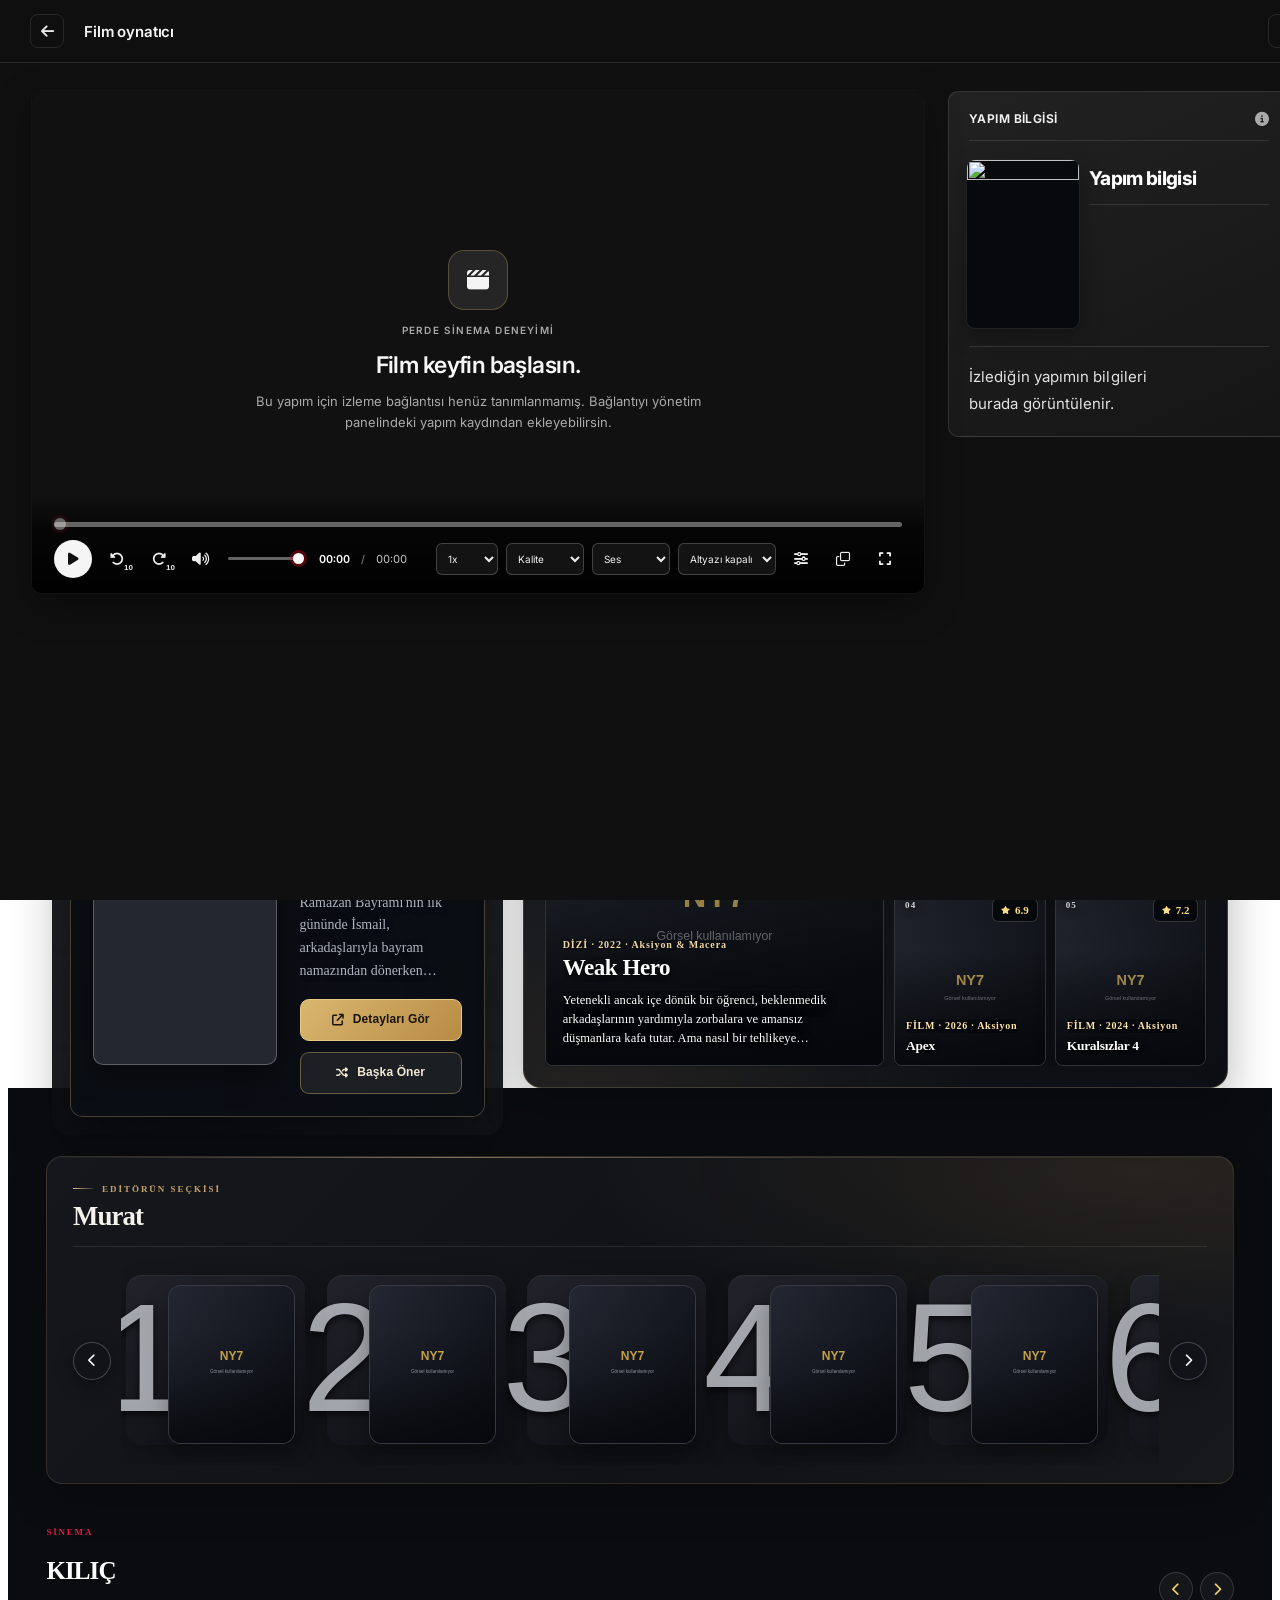
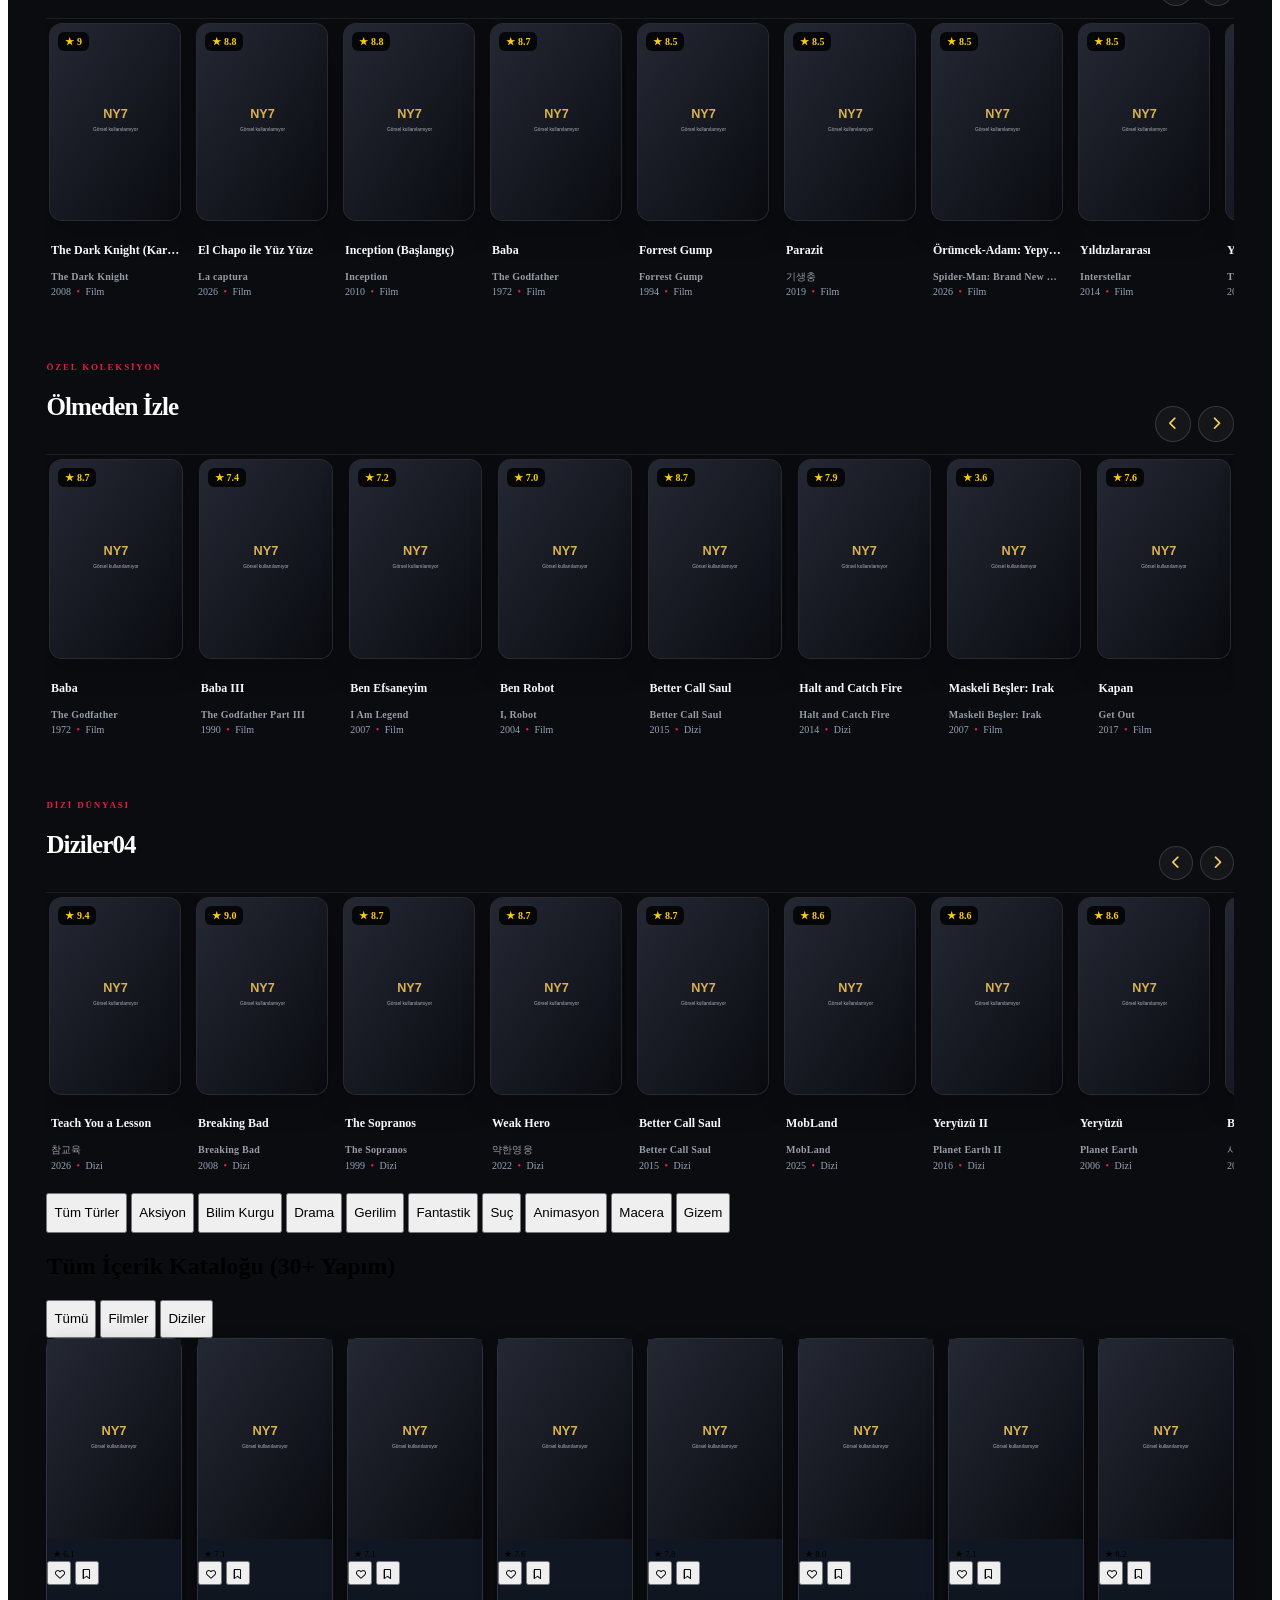
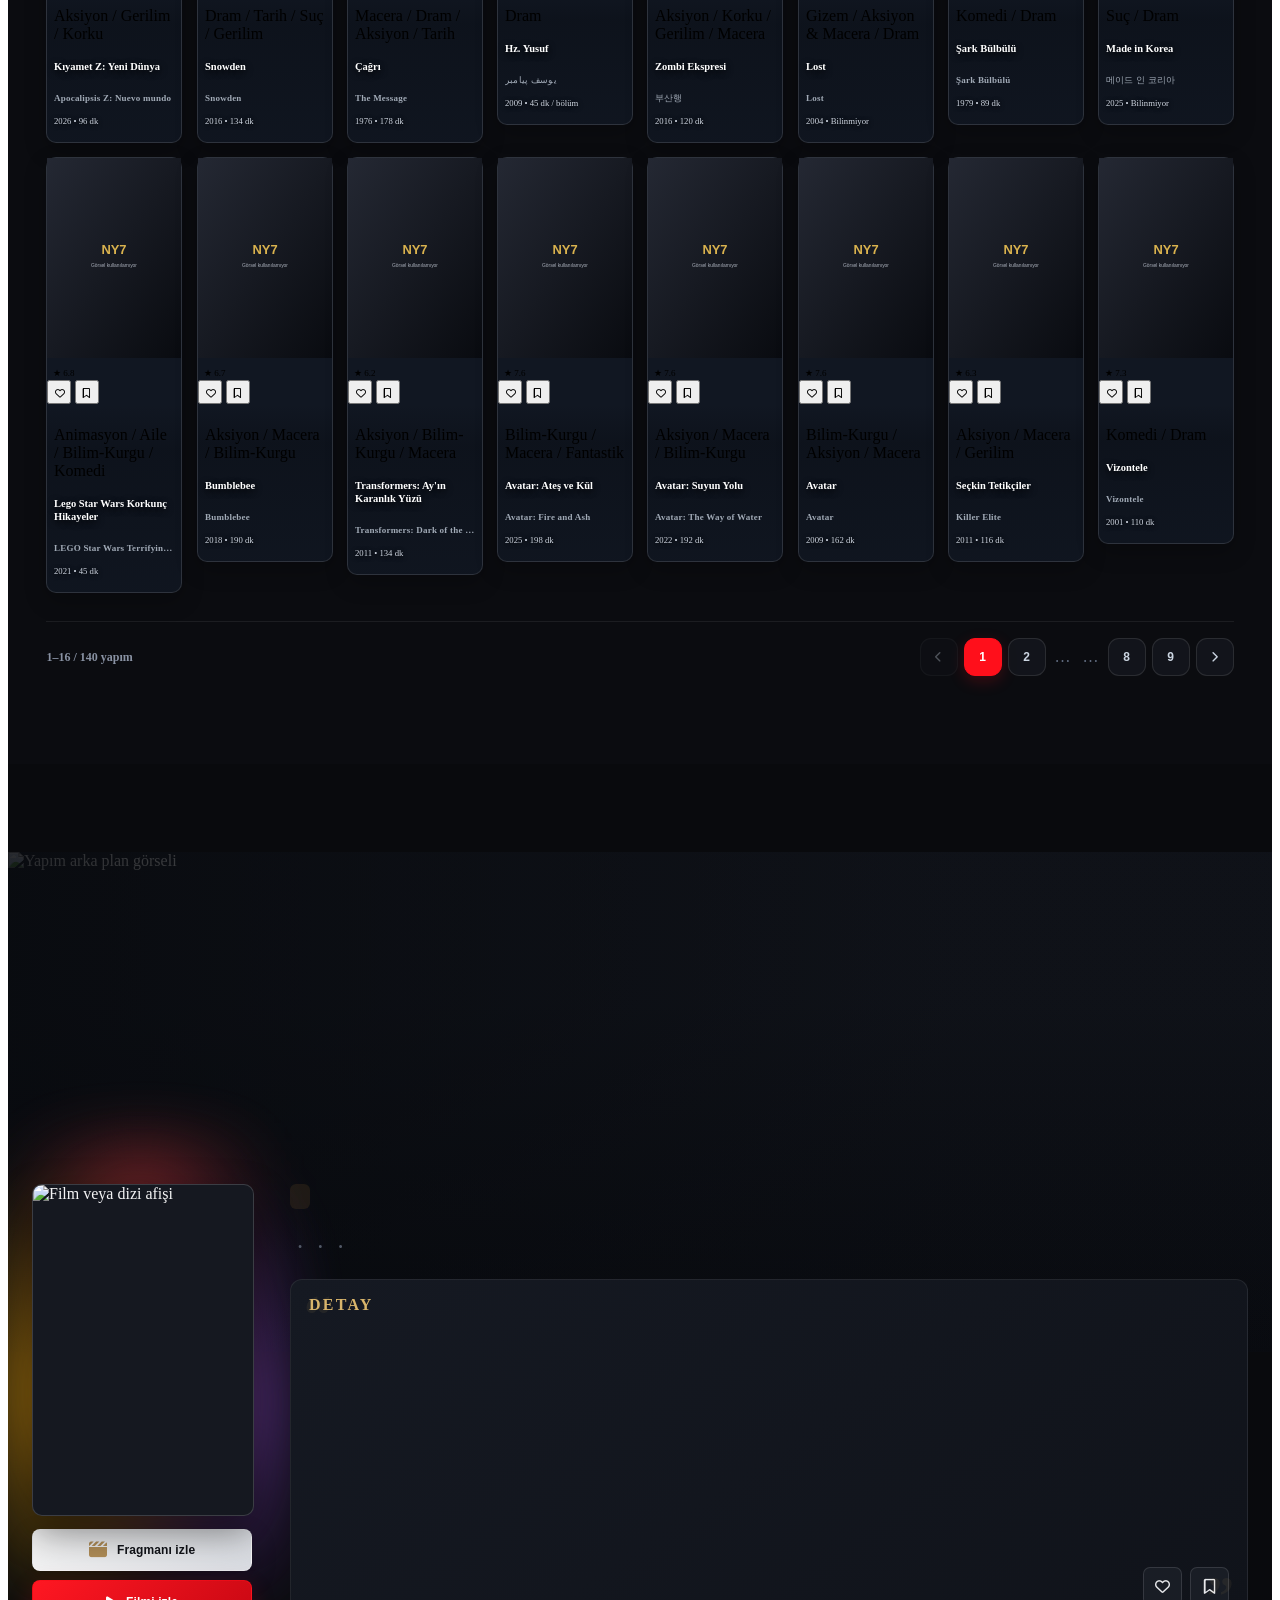
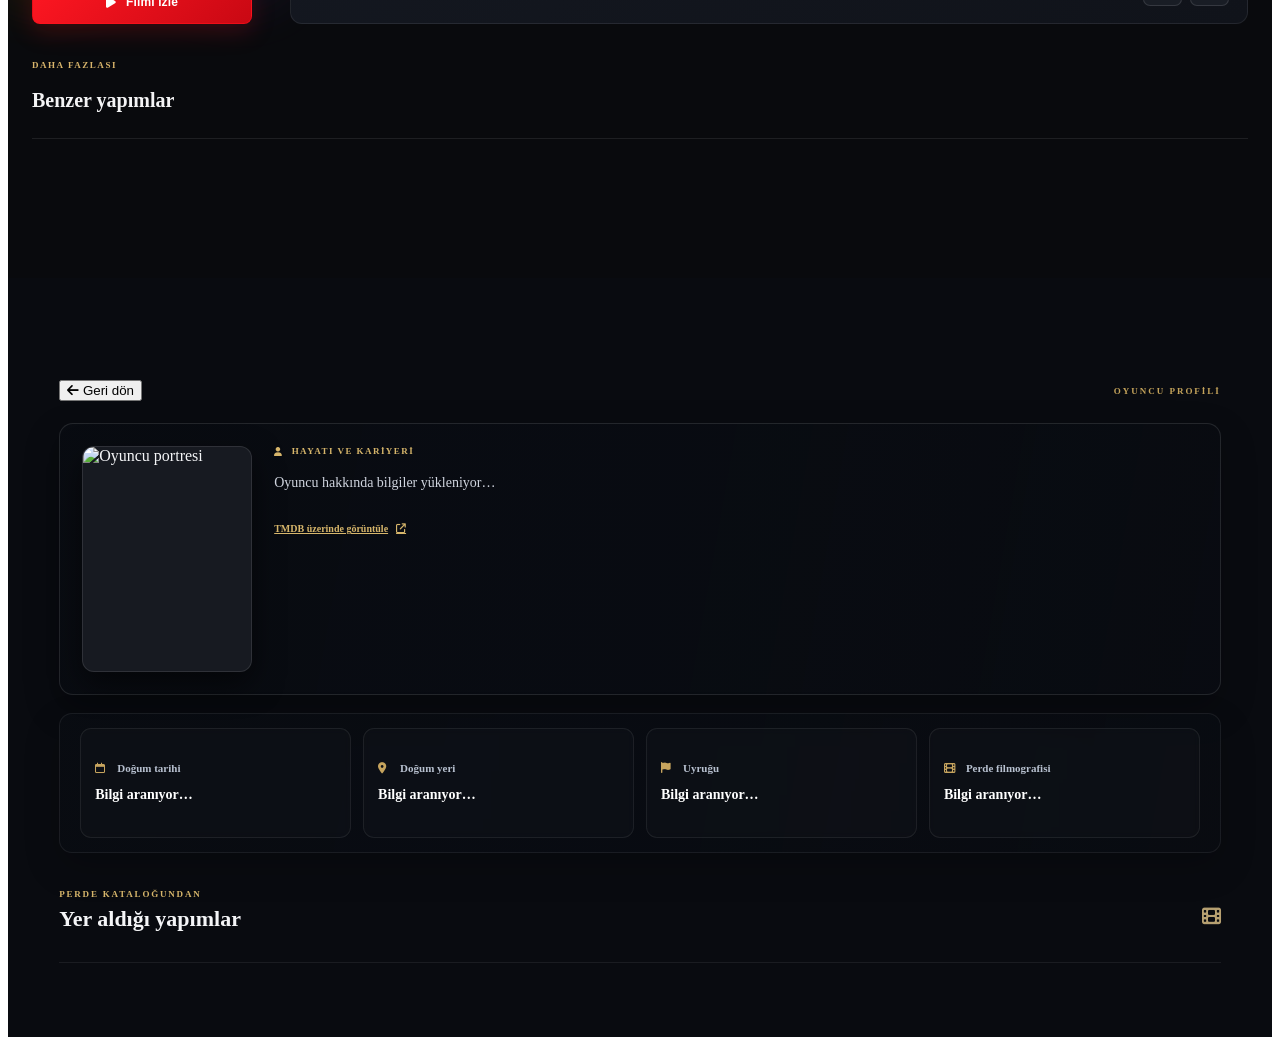
==== commit 7587ae9d: "Refresh player stylesheet for flag and metadata layout" ====
--- a/index.html
+++ b/index.html
@@ -48,7 +48,7 @@
     <link rel="stylesheet" href="assets/css/mobile-navigation.css?v=20261110-mobile-nav-categories-v1">
     <link rel="stylesheet" href="assets/css/mobile-homepage-refresh.css?v=20261110-horizontal-editorial-v2">
     <link rel="stylesheet" href="assets/css/mobile-editor-picks.css?v=20261111-editor-picks-mobile-v1">
-    <link rel="stylesheet" href="assets/css/player-fluent2.css?v=20261111-five-line-synopsis-v1">
+    <link rel="stylesheet" href="assets/css/player-fluent2.css?v=20261111-flag-facts-singleline-v1">
     
 </head>
 <body id="theme-body" class="bg-[#0b0c10] text-slate-100 font-sans min-h-screen antialiased flex flex-col selection:bg-brand-red selection:text-white">
@@ -565,7 +565,7 @@
 <script src="assets/js/mobile-bottom-nav.js?v=20261110-mobile-nav-route-v2"></script>
     <script src="assets/js/responsive-mode.js?v=20261110-phone-landscape-v2"></script>
     <script src="assets/js/mobile-homepage-refresh.js?v=20261110-mobile-refresh-v7"></script>
-    <script src="assets/js/bundle.js?v=20261111-five-line-synopsis-v1"></script>
+    <script src="assets/js/bundle.js?v=20261111-flag-facts-singleline-v1"></script>
     <script src="assets/js/homepage.js?v=20261107-home-v1"></script>
     <script src="assets/js/mobile-editor-picks.js?v=20261111-editor-picks-mobile-v1"></script>
     <script src="https://cdn.jsdelivr.net/npm/hls.js@1.6.13/dist/hls.min.js"></script>
--- a/assets/css/player-fluent2.css
+++ b/assets/css/player-fluent2.css
@@ -1083,3 +1083,43 @@
   cursor: pointer;
 }
 #player-modal .ny7-player-overview-more[hidden] { display: none !important; }
+
+
+/* Keep every player credit on one line and truncate long values cleanly. */
+#player-modal .ny7-player-fact-copy {
+  display: flex !important;
+  flex-direction: row !important;
+  flex-wrap: nowrap !important;
+  align-items: center !important;
+  gap: 7px;
+  min-width: 0 !important;
+  width: 100%;
+  overflow: hidden;
+}
+#player-modal .ny7-player-fact-copy small {
+  flex: 0 0 auto !important;
+  white-space: nowrap !important;
+}
+#player-modal .ny7-player-fact-copy strong {
+  display: block !important;
+  flex: 1 1 auto !important;
+  min-width: 0 !important;
+  max-width: 100%;
+  overflow: hidden !important;
+  white-space: nowrap !important;
+  text-overflow: ellipsis !important;
+  overflow-wrap: normal !important;
+  line-height: 1.4;
+}
+#player-modal .ny7-player-country-flag {
+  display: inline-block !important;
+  width: 20px !important;
+  height: 20px !important;
+  min-width: 20px !important;
+  aspect-ratio: 1 / 1 !important;
+  object-fit: cover !important;
+  border-radius: 3px !important;
+  vertical-align: -5px !important;
+  margin-right: 4px;
+  box-shadow: 0 0 0 1px rgba(255,255,255,.24);
+}
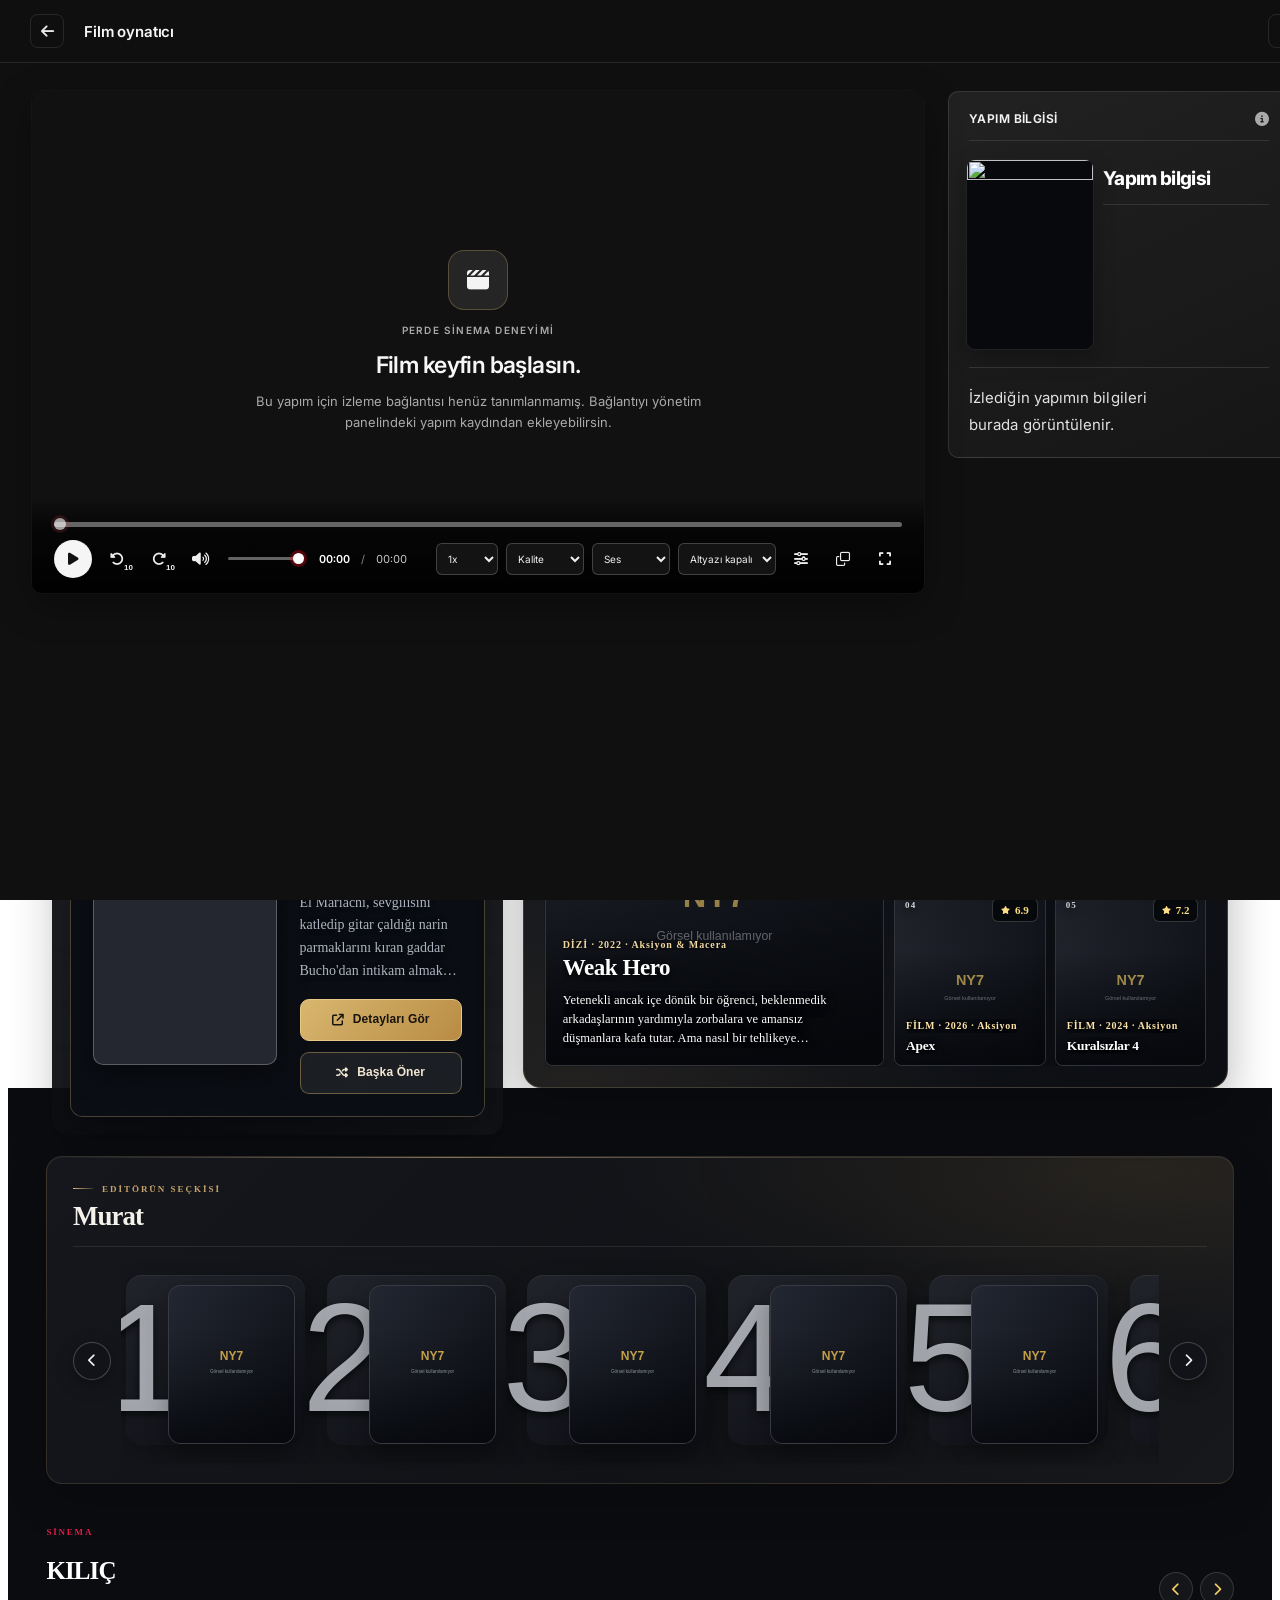
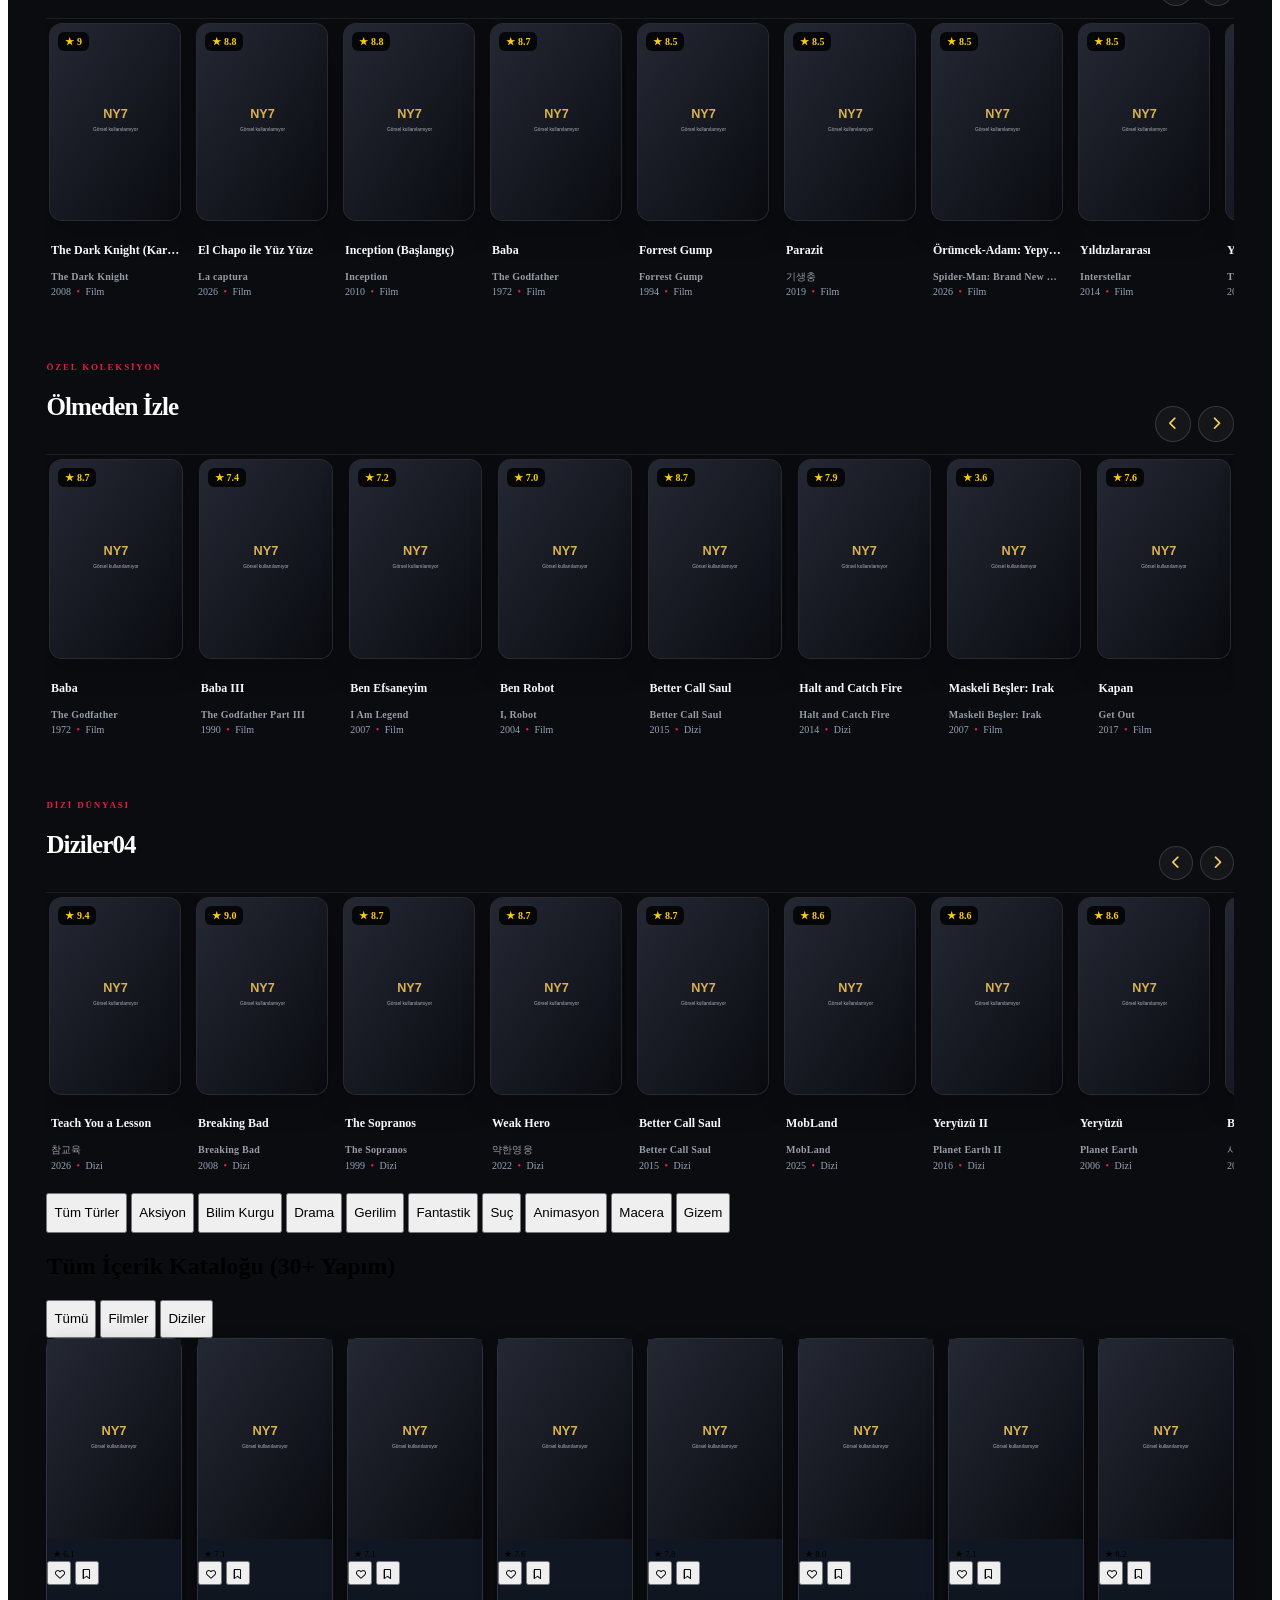
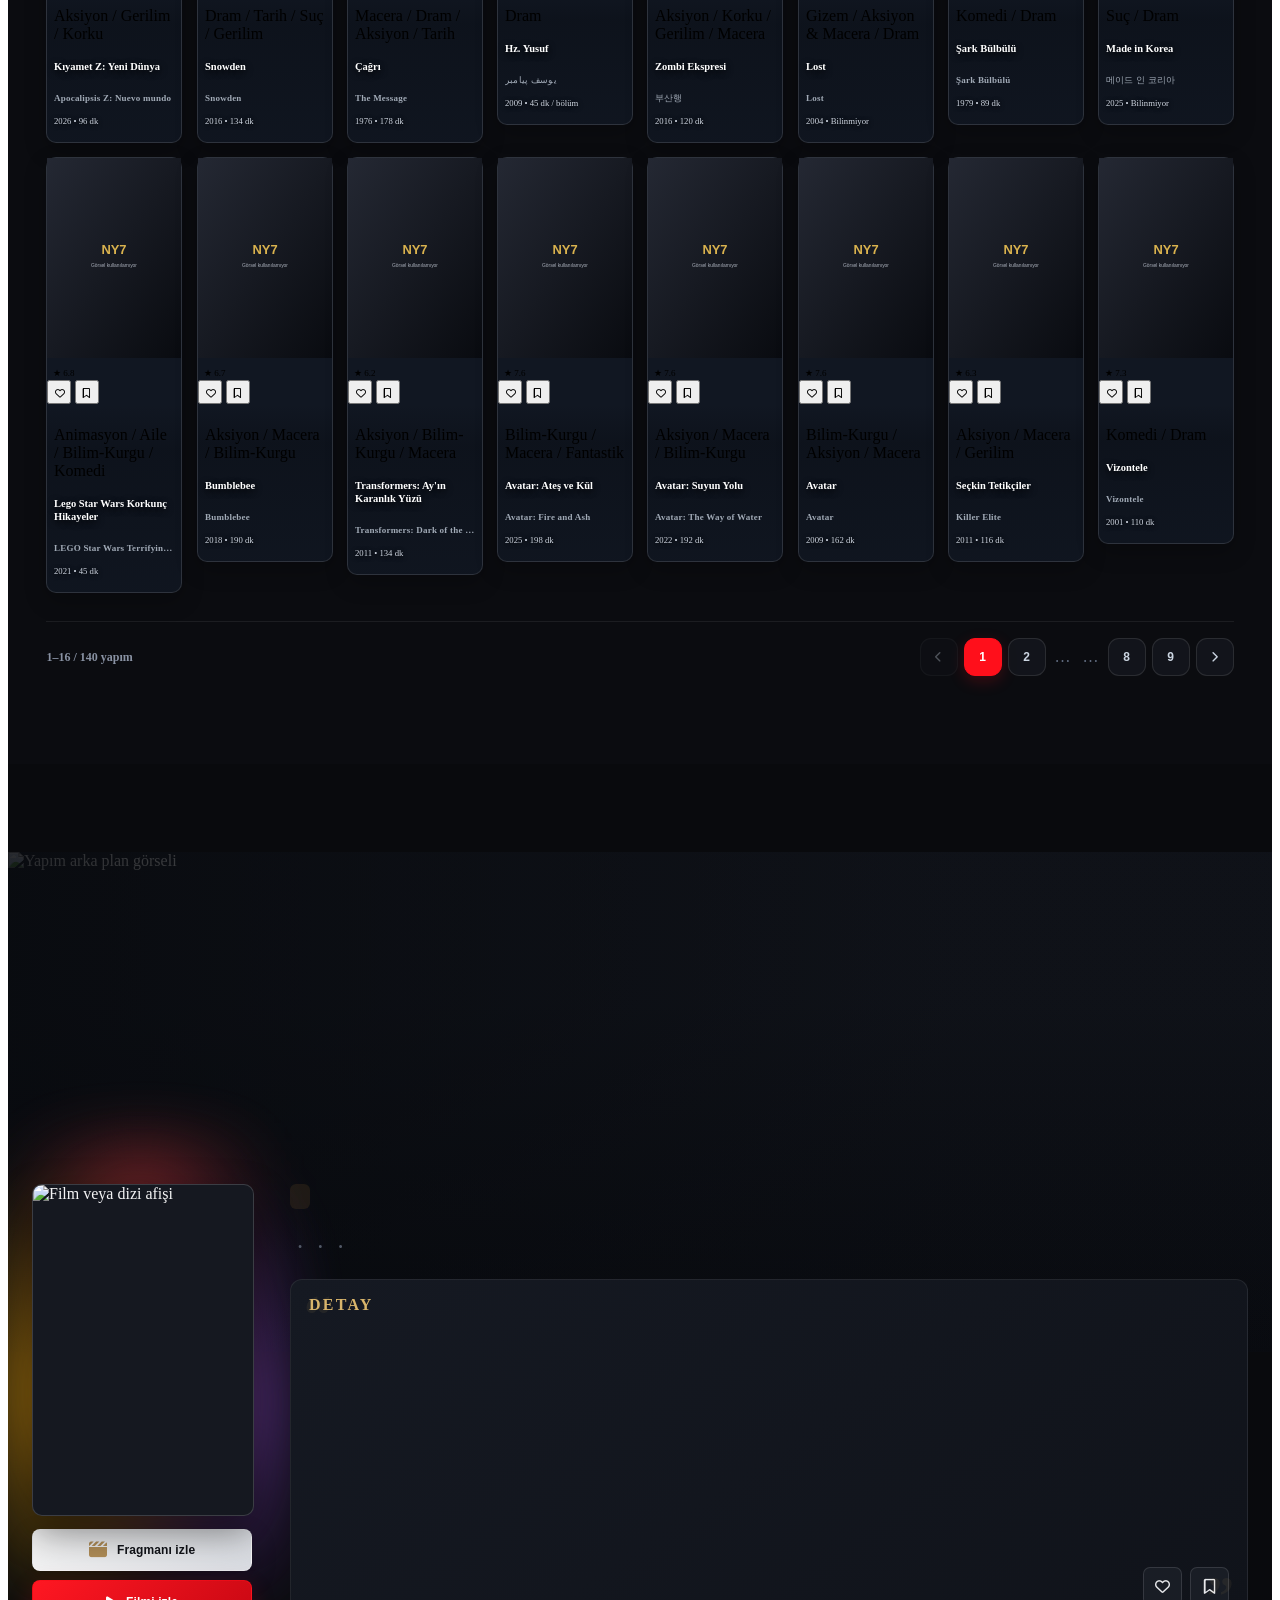
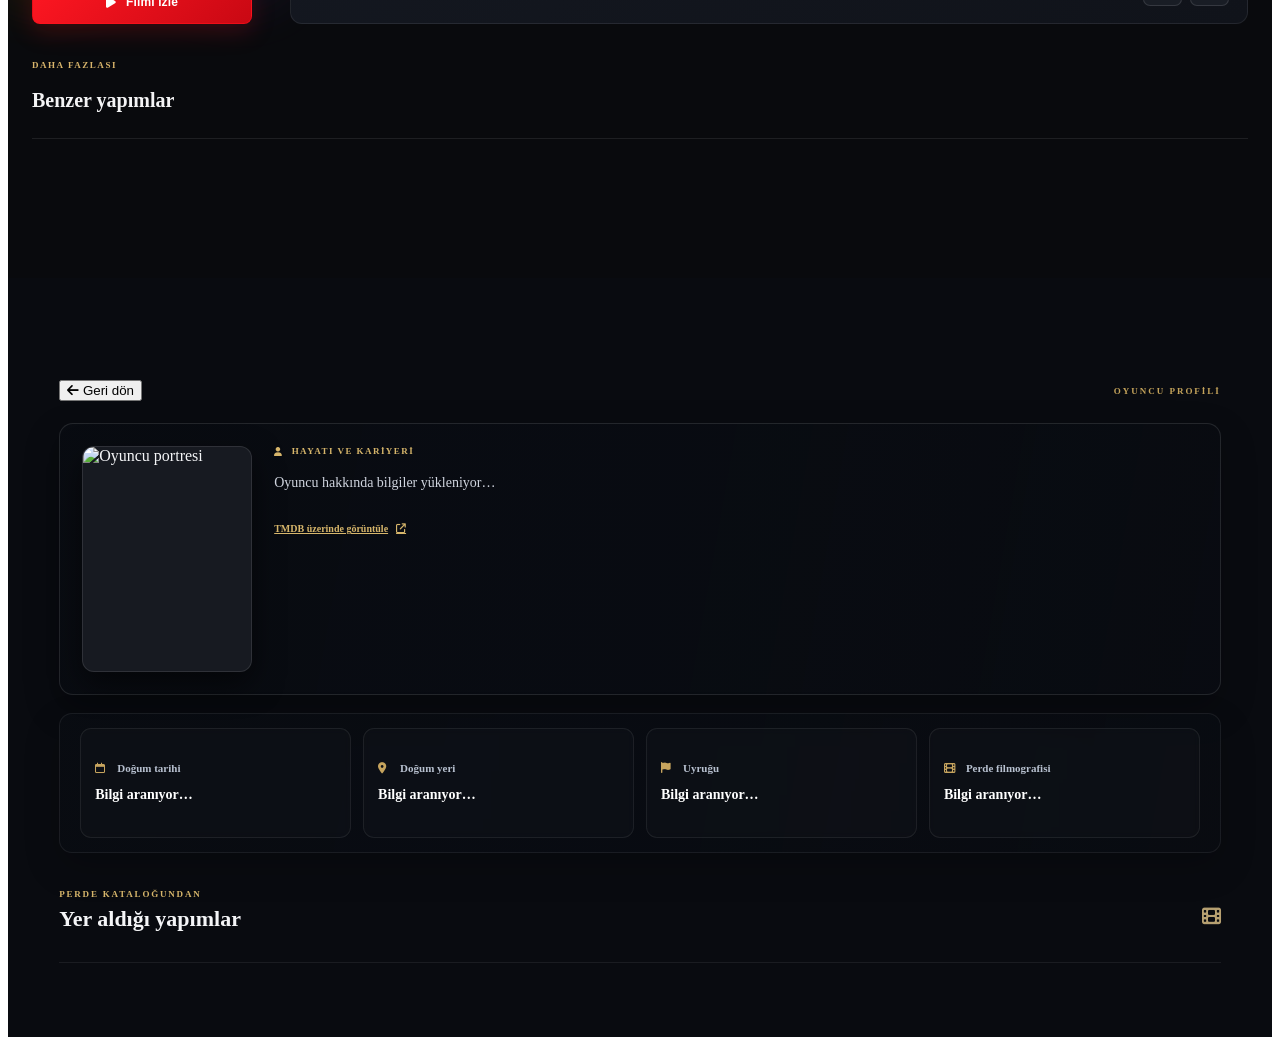
==== commit c3cacffa: "Remove IMDb wordmark from player poster score" ====
--- a/index.html
+++ b/index.html
@@ -48,7 +48,7 @@
     <link rel="stylesheet" href="assets/css/mobile-navigation.css?v=20261110-mobile-nav-categories-v1">
     <link rel="stylesheet" href="assets/css/mobile-homepage-refresh.css?v=20261110-horizontal-editorial-v2">
     <link rel="stylesheet" href="assets/css/mobile-editor-picks.css?v=20261111-editor-picks-mobile-v1">
-    <link rel="stylesheet" href="assets/css/player-fluent2.css?v=20261111-flag-facts-singleline-v1">
+    <link rel="stylesheet" href="assets/css/player-fluent2.css?v=20261111-four-line-poster-score-v1">
     
 </head>
 <body id="theme-body" class="bg-[#0b0c10] text-slate-100 font-sans min-h-screen antialiased flex flex-col selection:bg-brand-red selection:text-white">
@@ -554,7 +554,7 @@
                 <div class="ny7-player-underbar"><div><span class="ny7-player-underbar-dot"></span><span>ŞİMDİ İZLİYORSUN</span><strong id="player-underbar-title">Perde Sinema</strong></div><div class="ny7-player-statline"><span><i class="fa-regular fa-clock"></i> Bu filmde <b id="player-stat-minutes">0 dk</b></span><span><i class="fa-solid fa-check-circle"></i> <b id="player-stat-completed">0</b> tamamlandı</span></div><span class="ny7-player-shortcuts">Space oynat · ← / → 10 sn · F tam ekran · M sessiz</span></div>
             </section>
             <aside class="ny7-player-side" aria-label="Yapım bilgileri">
-                <section class="ny7-player-side-card ny7-player-media-card"><div class="ny7-player-side-heading"><span>YAPIM BİLGİSİ</span><i class="fa-solid fa-circle-info"></i></div><div class="ny7-player-media-info"><div class="ny7-player-poster-wrap"><img id="player-info-poster" src="" alt="" loading="lazy"><span id="player-info-imdb" class="ny7-player-imdb" hidden><b>IMDb</b><strong></strong></span></div><div class="ny7-player-media-copy"><span id="player-info-type" hidden></span><h3 id="player-info-title">Yapım bilgisi</h3><p id="player-info-meta" hidden></p><div id="player-info-facts" class="ny7-player-facts" aria-label="Yapım bilgileri"></div></div></div><div class="ny7-player-overview"><p id="player-info-overview">İzlediğin yapımın bilgileri burada görüntülenir.</p><button type="button" id="player-overview-more" class="ny7-player-overview-more" hidden>Devamını Oku <i class="fa-solid fa-arrow-up-right-from-square"></i></button></div><dialog id="player-overview-dialog" class="ny7-player-overview-dialog"><div class="ny7-player-overview-dialog-head"><span>KONU</span><button type="button" id="player-overview-close" aria-label="Kapat"><i class="fa-solid fa-xmark"></i></button></div><div id="player-overview-full" class="ny7-player-overview-full"></div></dialog></section>
+                <section class="ny7-player-side-card ny7-player-media-card"><div class="ny7-player-side-heading"><span>YAPIM BİLGİSİ</span><i class="fa-solid fa-circle-info"></i></div><div class="ny7-player-media-info"><div class="ny7-player-poster-wrap"><img id="player-info-poster" src="" alt="" loading="lazy"><span id="player-info-imdb" class="ny7-player-imdb" aria-label="IMDb puanı" hidden><strong></strong></span></div><div class="ny7-player-media-copy"><span id="player-info-type" hidden></span><h3 id="player-info-title">Yapım bilgisi</h3><p id="player-info-meta" hidden></p><div id="player-info-facts" class="ny7-player-facts" aria-label="Yapım bilgileri"></div></div></div><div class="ny7-player-overview"><p id="player-info-overview">İzlediğin yapımın bilgileri burada görüntülenir.</p><button type="button" id="player-overview-more" class="ny7-player-overview-more" hidden>Devamını Oku <i class="fa-solid fa-arrow-up-right-from-square"></i></button></div><dialog id="player-overview-dialog" class="ny7-player-overview-dialog"><div class="ny7-player-overview-dialog-head"><span>KONU</span><button type="button" id="player-overview-close" aria-label="Kapat"><i class="fa-solid fa-xmark"></i></button></div><div id="player-overview-full" class="ny7-player-overview-full"></div></dialog></section>
                 <section class="ny7-player-side-card ny7-player-session-card"><div class="ny7-player-side-heading"><span>OYNATMA DURUMU</span><i class="fa-solid fa-sliders"></i></div><div class="ny7-player-session-row"><span>Oynatma</span><strong id="player-session-status">Hazır</strong></div><div class="ny7-player-session-row"><span>Ses / Altyazı</span><strong>Oynatıcıdan seç</strong></div><div class="ny7-player-session-row"><span>Tam ekran</span><strong>F tuşu</strong></div></section>
                 <section class="ny7-player-side-card ny7-player-help-card"><span class="ny7-player-help-icon"><i class="fa-solid fa-keyboard"></i></span><div><strong>Klavye kısayolları</strong><p>Space oynat / duraklat · ← → 10 saniye sar · M sessiz · F tam ekran</p></div></section>
             </aside>
@@ -565,7 +565,7 @@
 <script src="assets/js/mobile-bottom-nav.js?v=20261110-mobile-nav-route-v2"></script>
     <script src="assets/js/responsive-mode.js?v=20261110-phone-landscape-v2"></script>
     <script src="assets/js/mobile-homepage-refresh.js?v=20261110-mobile-refresh-v7"></script>
-    <script src="assets/js/bundle.js?v=20261111-flag-facts-singleline-v1"></script>
+    <script src="assets/js/bundle.js?v=20261111-four-line-poster-score-v1"></script>
     <script src="assets/js/homepage.js?v=20261107-home-v1"></script>
     <script src="assets/js/mobile-editor-picks.js?v=20261111-editor-picks-mobile-v1"></script>
     <script src="https://cdn.jsdelivr.net/npm/hls.js@1.6.13/dist/hls.min.js"></script>
--- a/assets/css/player-fluent2.css
+++ b/assets/css/player-fluent2.css
@@ -411,7 +411,7 @@
     display: -webkit-box;
     overflow: hidden;
     -webkit-box-orient: vertical;
-    -webkit-line-clamp: 5;
+    -webkit-line-clamp: 4;
     margin: 17px 0 0;
     padding-top: 15px;
     border-top: 1px solid var(--watch-line);
@@ -894,19 +894,19 @@
 /* Refined watch-page poster and credits alignment. */
 @media screen and (min-width: 1024px) {
   #player-modal .ny7-player-media-info {
-    grid-template-columns: minmax(112px, 37%) minmax(0,1fr);
+    grid-template-columns: minmax(126px, 42%) minmax(0,1fr);
     gap: 11px;
   }
   #player-modal .ny7-player-poster-wrap {
     position: relative;
     width: 100%;
-    max-width: 126px;
+    max-width: 142px;
     margin-left: -3px;
   }
   #player-modal .ny7-player-media-info .ny7-player-poster-wrap img {
     display: block;
     width: 100%;
-    max-width: 126px;
+    max-width: 142px;
   }
   #player-modal .ny7-player-media-copy {
     margin-left: -3px;
@@ -973,8 +973,8 @@
   #player-modal .ny7-player-overview {
     display: -webkit-box;
     -webkit-box-orient: vertical;
-    -webkit-line-clamp: 5;
-    line-clamp: 5;
+    -webkit-line-clamp: 4;
+    line-clamp: 4;
     overflow: hidden;
     color: #e2e2e2;
     font-size: 15px;
@@ -1060,8 +1060,8 @@
 #player-modal .ny7-player-overview p {
   display: -webkit-box;
   -webkit-box-orient: vertical;
-  -webkit-line-clamp: 5;
-  line-clamp: 5;
+  -webkit-line-clamp: 4;
+  line-clamp: 4;
   overflow: hidden;
   margin: 0;
   color: #e2e2e2;
@@ -1123,3 +1123,16 @@
   margin-right: 4px;
   box-shadow: 0 0 0 1px rgba(255,255,255,.24);
 }
+
+
+/* Compact IMDb score badge without the IMDb wordmark. */
+#player-modal .ny7-player-imdb {
+  gap: 0 !important;
+  min-width: 0;
+  padding: 5px 8px !important;
+}
+#player-modal .ny7-player-imdb b { display: none !important; }
+#player-modal .ny7-player-imdb strong {
+  font-size: 14px !important;
+  line-height: 1 !important;
+}
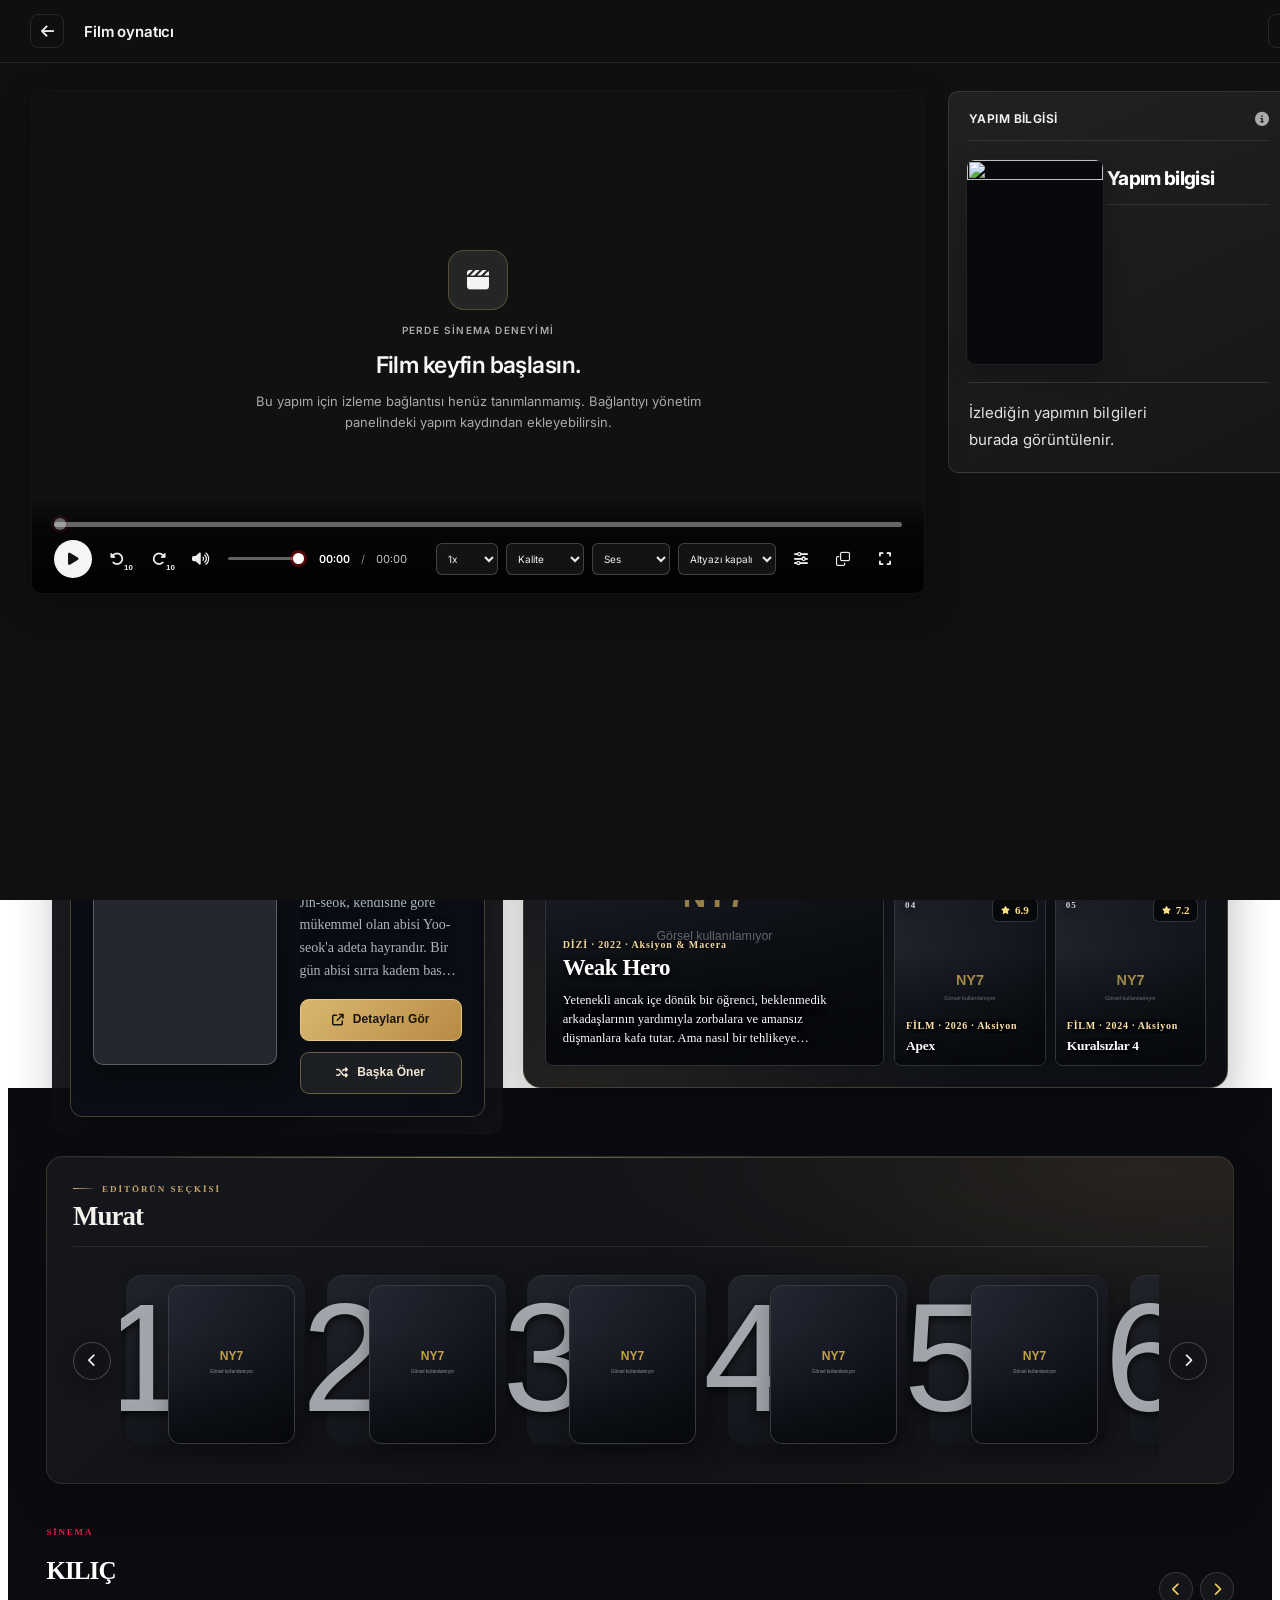
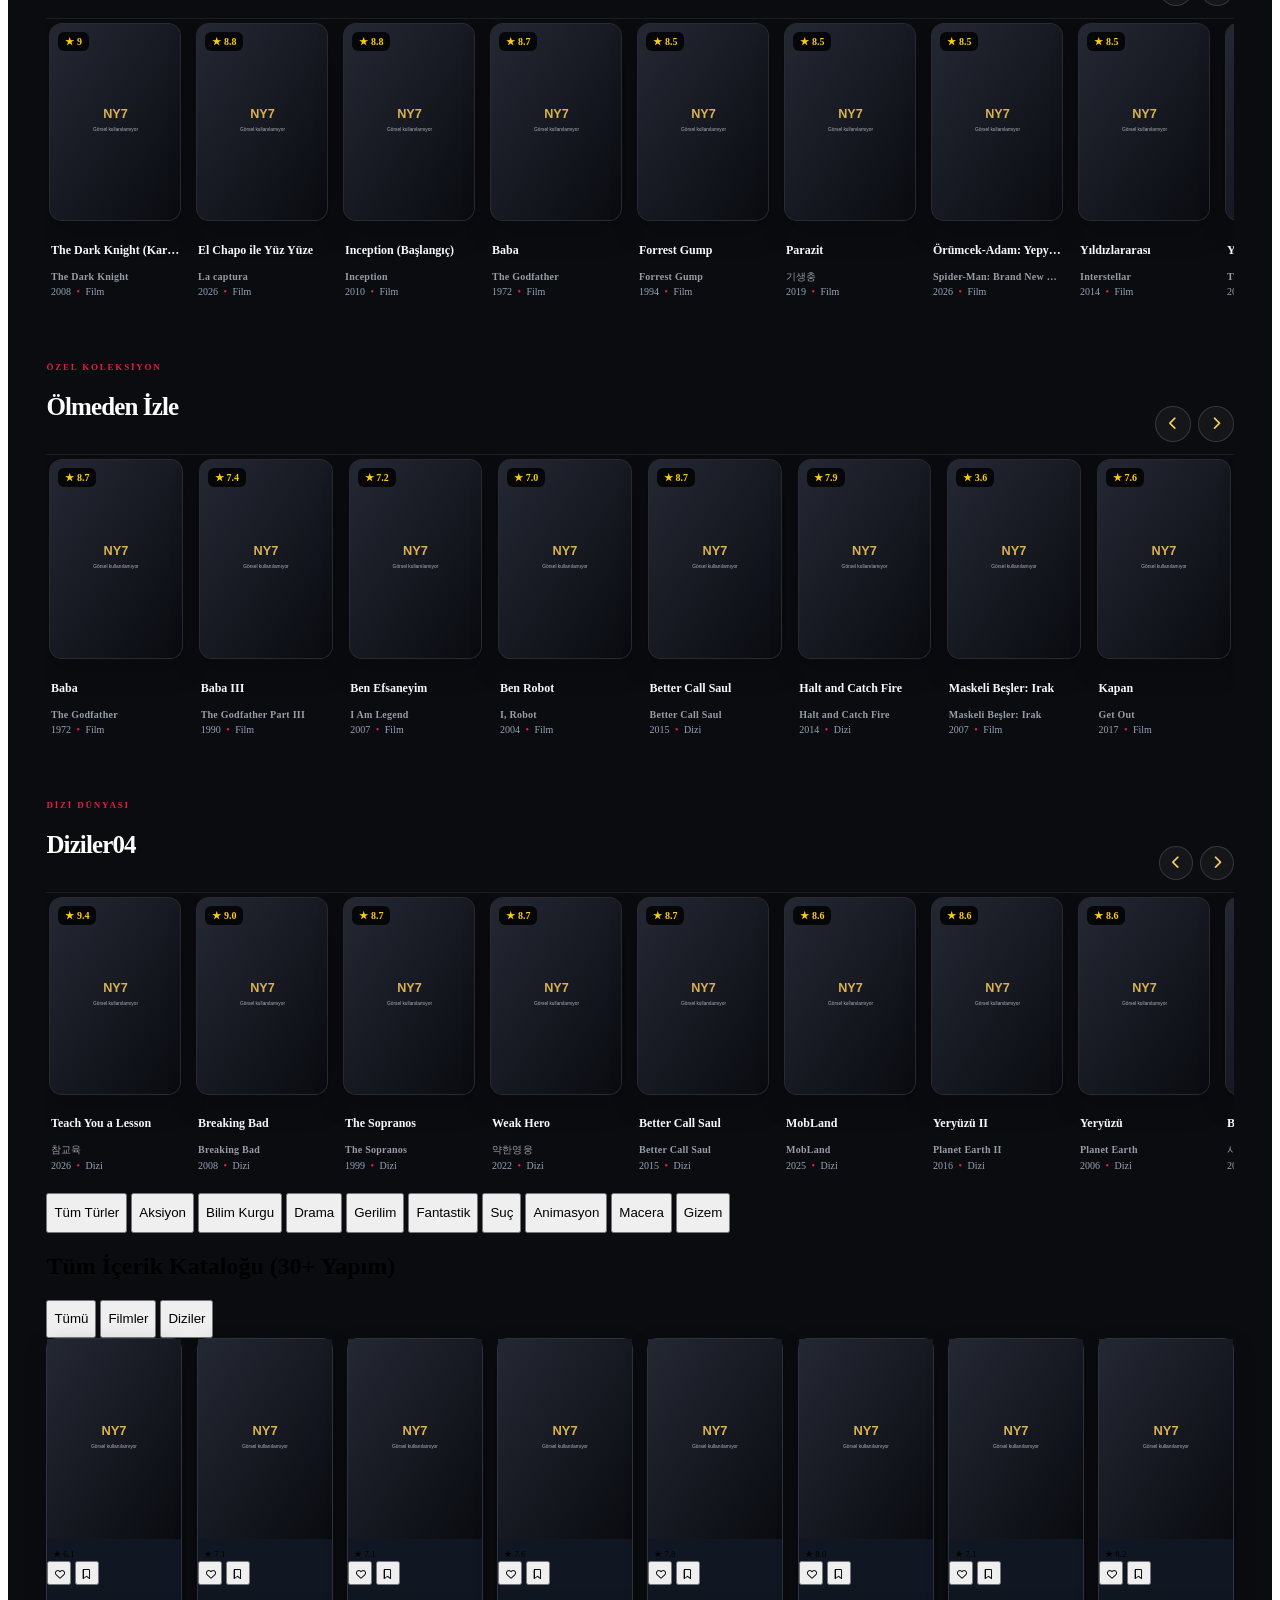
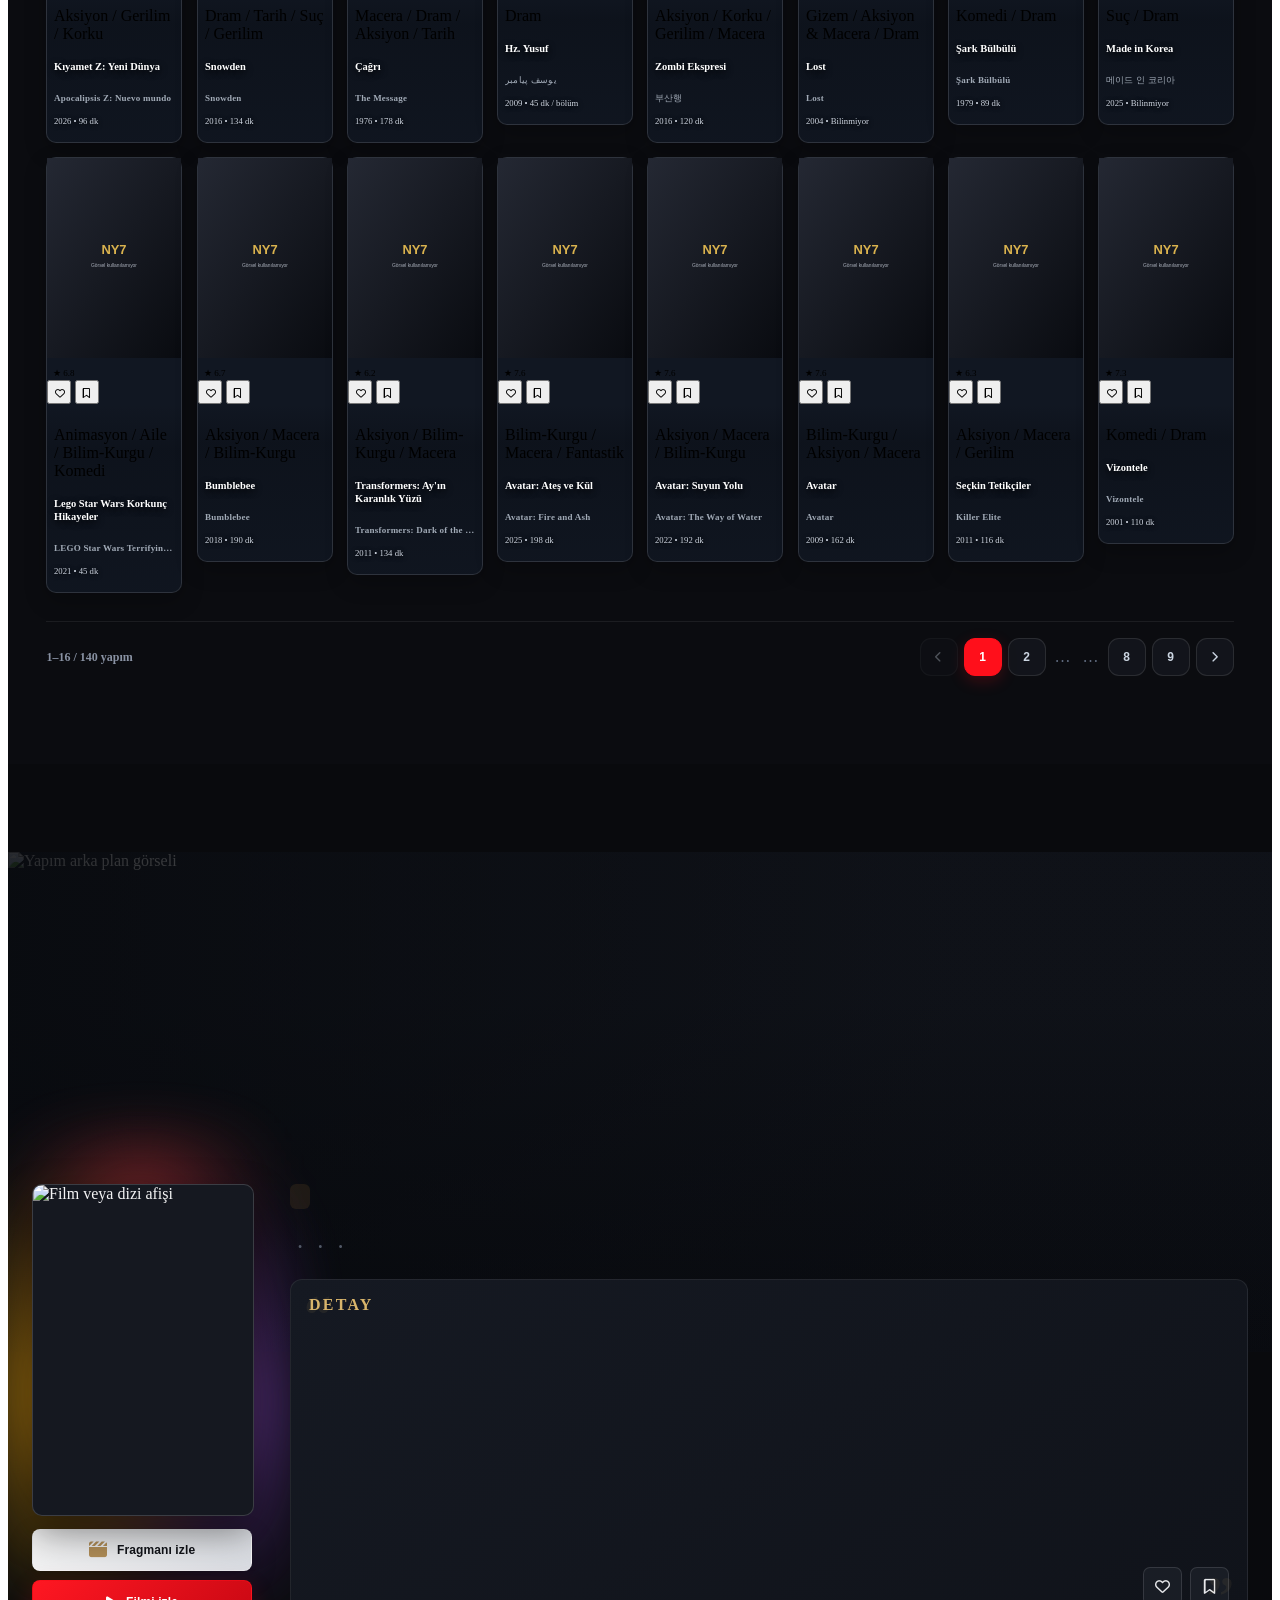
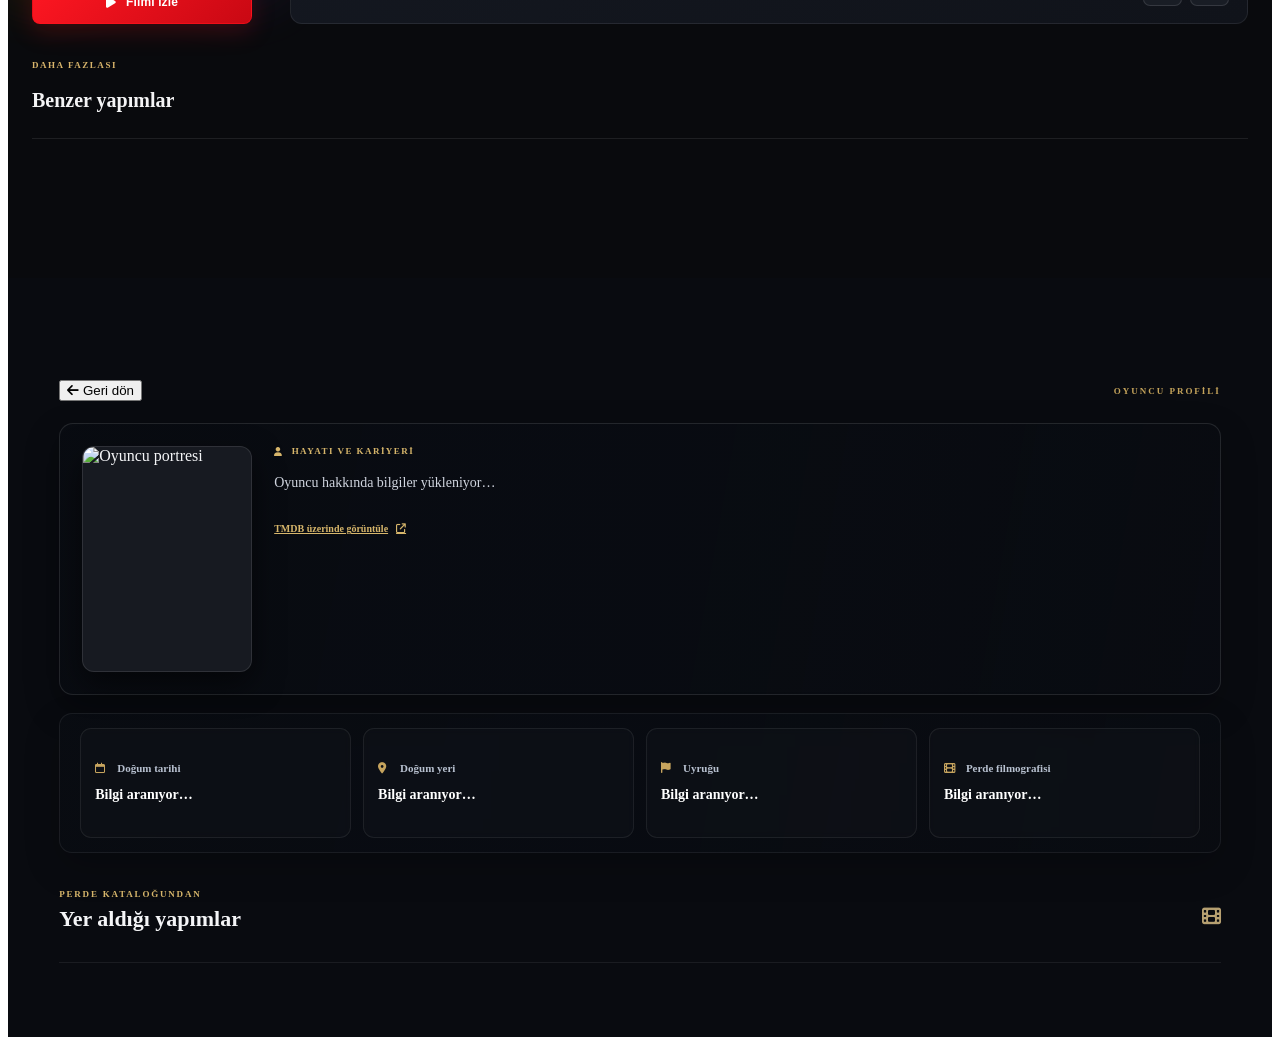
==== commit 0c8dc7d8: "Refresh player stylesheet cache" ====
--- a/index.html
+++ b/index.html
@@ -48,7 +48,7 @@
     <link rel="stylesheet" href="assets/css/mobile-navigation.css?v=20261110-mobile-nav-categories-v1">
     <link rel="stylesheet" href="assets/css/mobile-homepage-refresh.css?v=20261110-horizontal-editorial-v2">
     <link rel="stylesheet" href="assets/css/mobile-editor-picks.css?v=20261111-editor-picks-mobile-v1">
-    <link rel="stylesheet" href="assets/css/player-fluent2.css?v=20261111-four-line-poster-score-v1">
+    <link rel="stylesheet" href="assets/css/player-fluent2.css?v=20261111-poster-152-credits-left-v1">
     
 </head>
 <body id="theme-body" class="bg-[#0b0c10] text-slate-100 font-sans min-h-screen antialiased flex flex-col selection:bg-brand-red selection:text-white">
--- a/assets/css/player-fluent2.css
+++ b/assets/css/player-fluent2.css
@@ -891,25 +891,25 @@
 }
 
 
-/* Refined watch-page poster and credits alignment. */
+/* Refined watch-page poster size and credits alignment. */
 @media screen and (min-width: 1024px) {
   #player-modal .ny7-player-media-info {
-    grid-template-columns: minmax(126px, 42%) minmax(0,1fr);
-    gap: 11px;
+    grid-template-columns: minmax(136px, 42%) minmax(0,1fr);
+    gap: 7px;
   }
   #player-modal .ny7-player-poster-wrap {
     position: relative;
     width: 100%;
-    max-width: 142px;
+    max-width: 152px;
     margin-left: -3px;
   }
   #player-modal .ny7-player-media-info .ny7-player-poster-wrap img {
     display: block;
     width: 100%;
-    max-width: 142px;
+    max-width: 152px;
   }
   #player-modal .ny7-player-media-copy {
-    margin-left: -3px;
+    margin-left: -5px;
   }
   #player-modal .ny7-player-imdb {
     position: absolute;
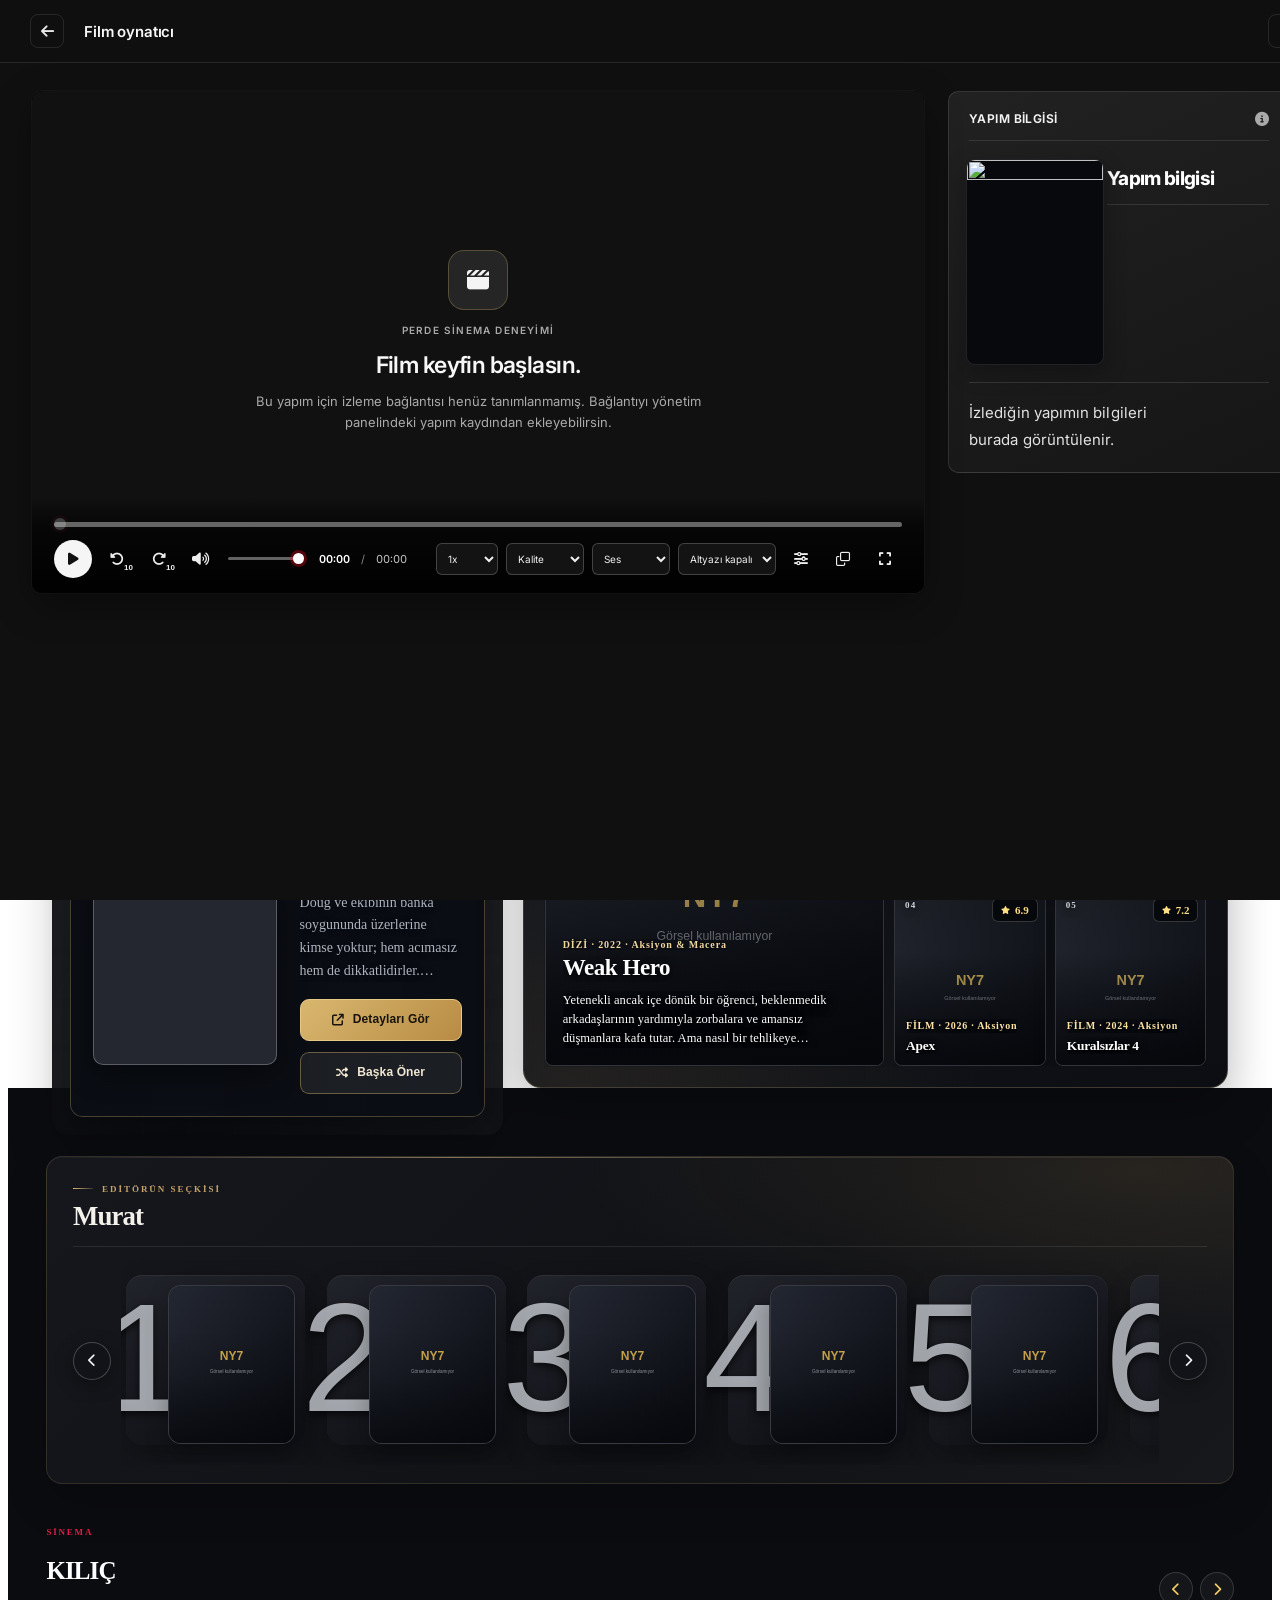
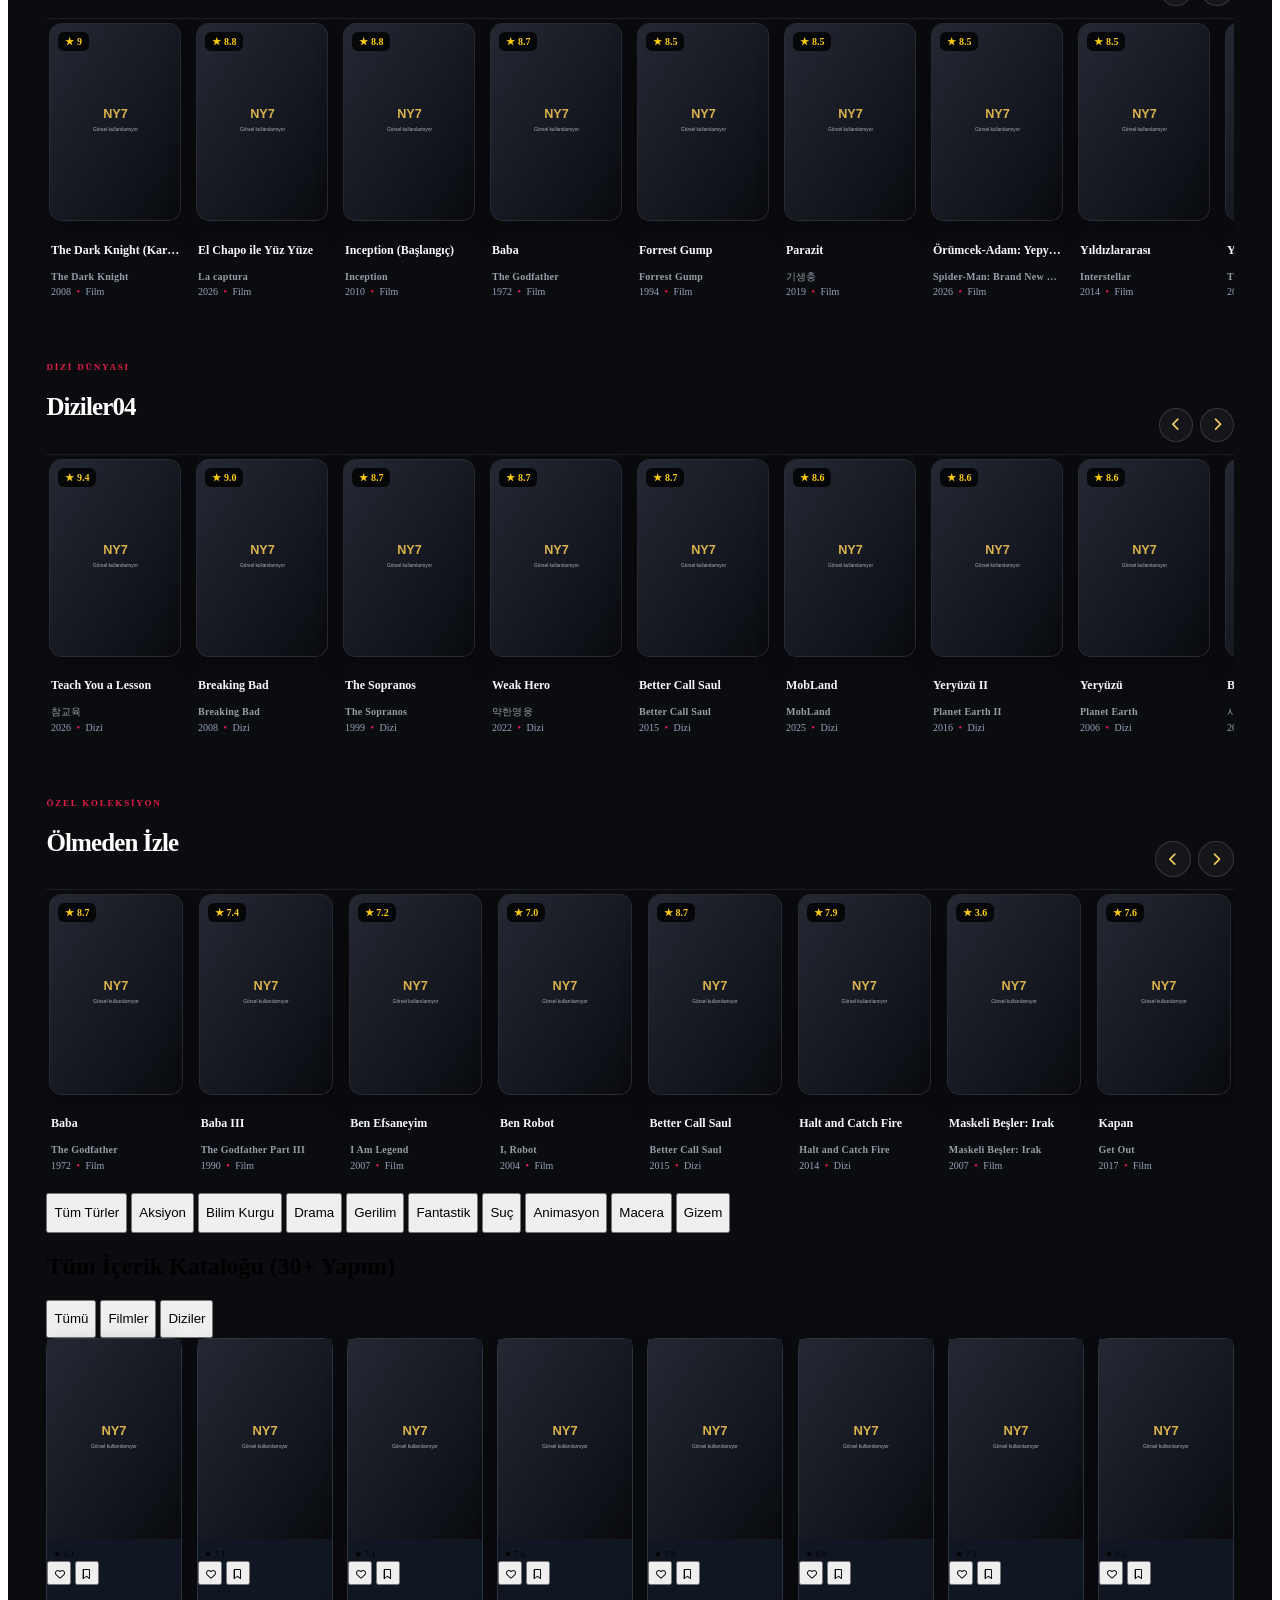
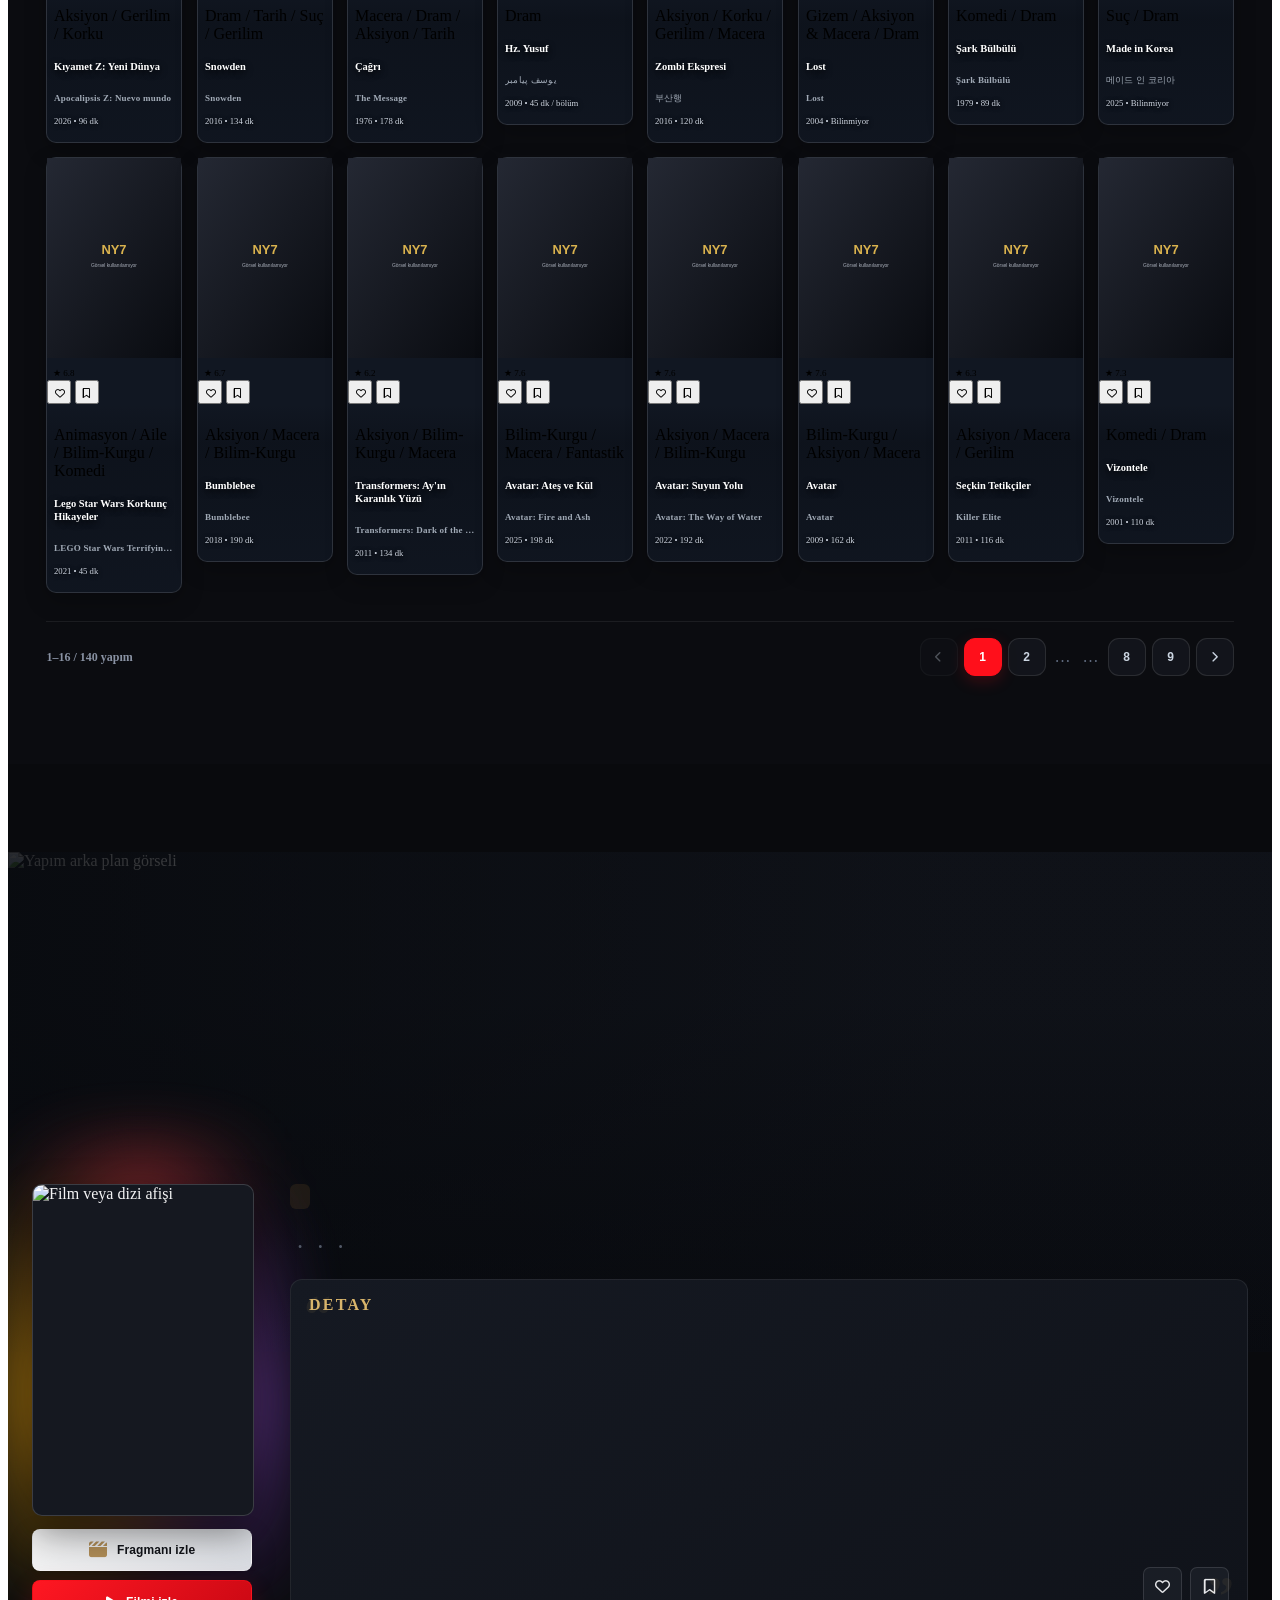
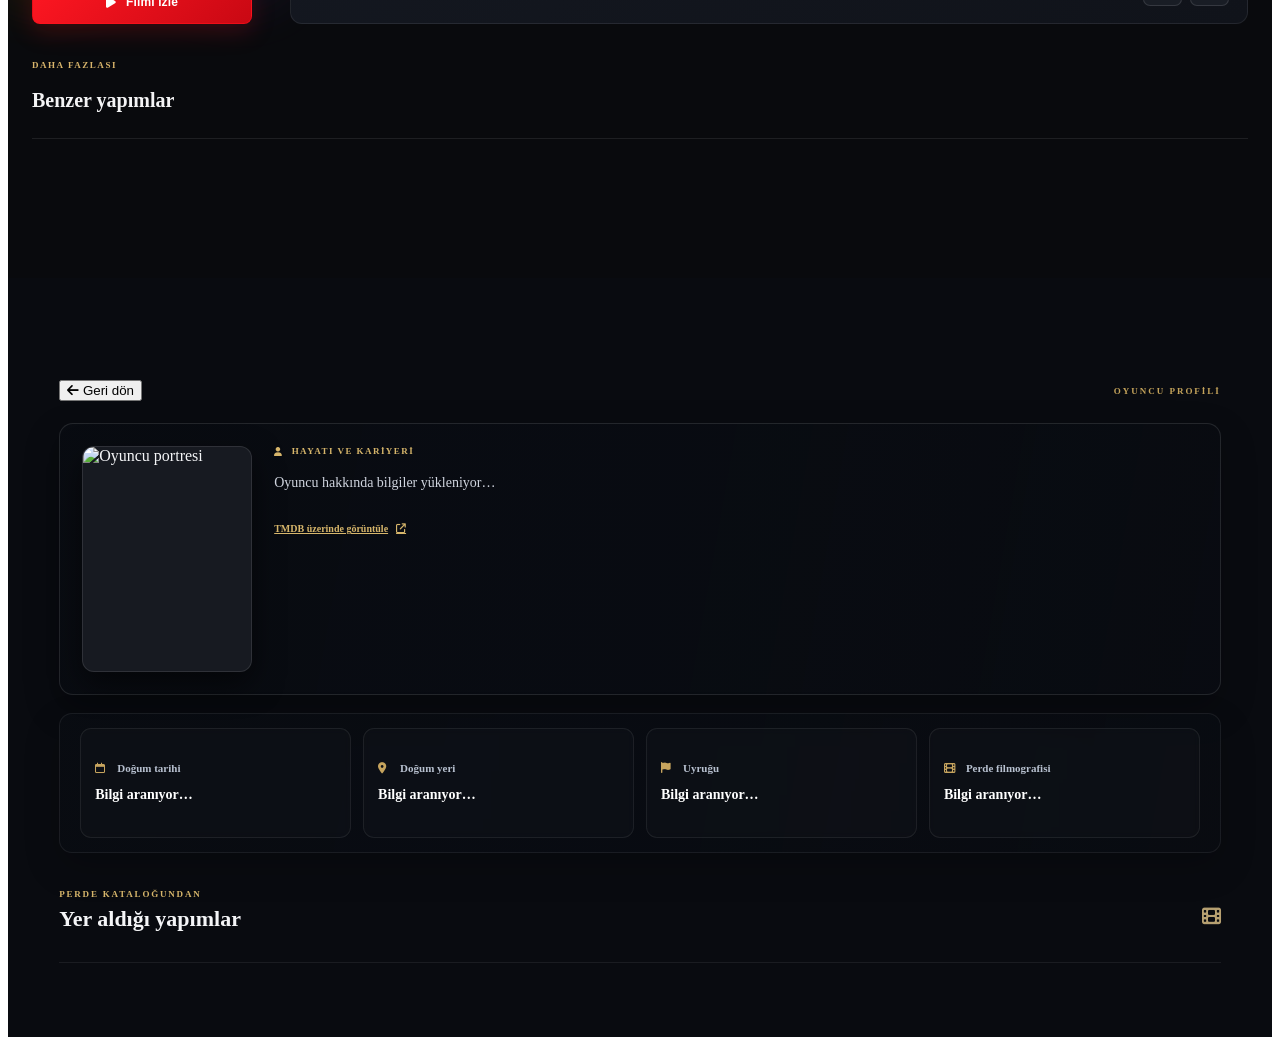
==== commit 0487c7fb: "Refresh homepage bundle for rail ordering" ====
--- a/index.html
+++ b/index.html
@@ -565,7 +565,7 @@
 <script src="assets/js/mobile-bottom-nav.js?v=20261110-mobile-nav-route-v2"></script>
     <script src="assets/js/responsive-mode.js?v=20261110-phone-landscape-v2"></script>
     <script src="assets/js/mobile-homepage-refresh.js?v=20261110-mobile-refresh-v7"></script>
-    <script src="assets/js/bundle.js?v=20261111-four-line-poster-score-v1"></script>
+    <script src="assets/js/bundle.js?v=20261111-home-rail-order-v1"></script>
     <script src="assets/js/homepage.js?v=20261107-home-v1"></script>
     <script src="assets/js/mobile-editor-picks.js?v=20261111-editor-picks-mobile-v1"></script>
     <script src="https://cdn.jsdelivr.net/npm/hls.js@1.6.13/dist/hls.min.js"></script>
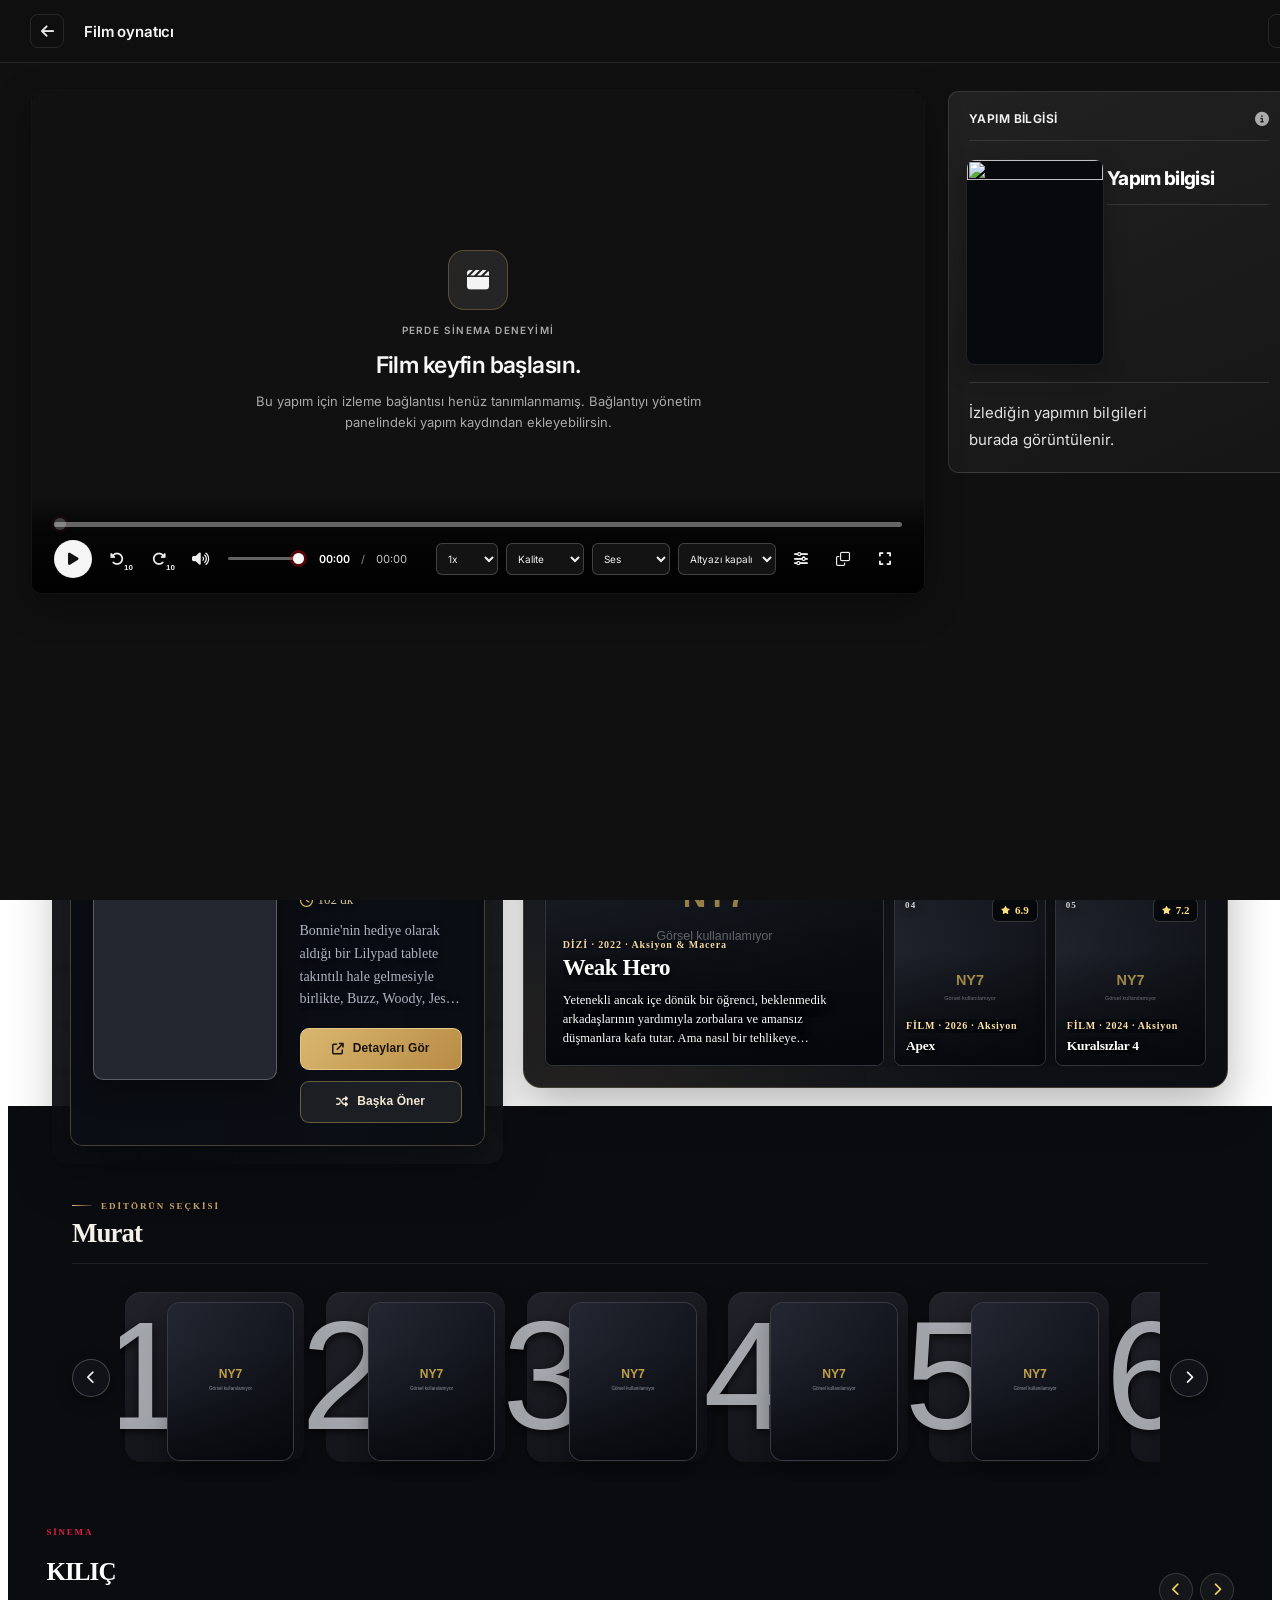
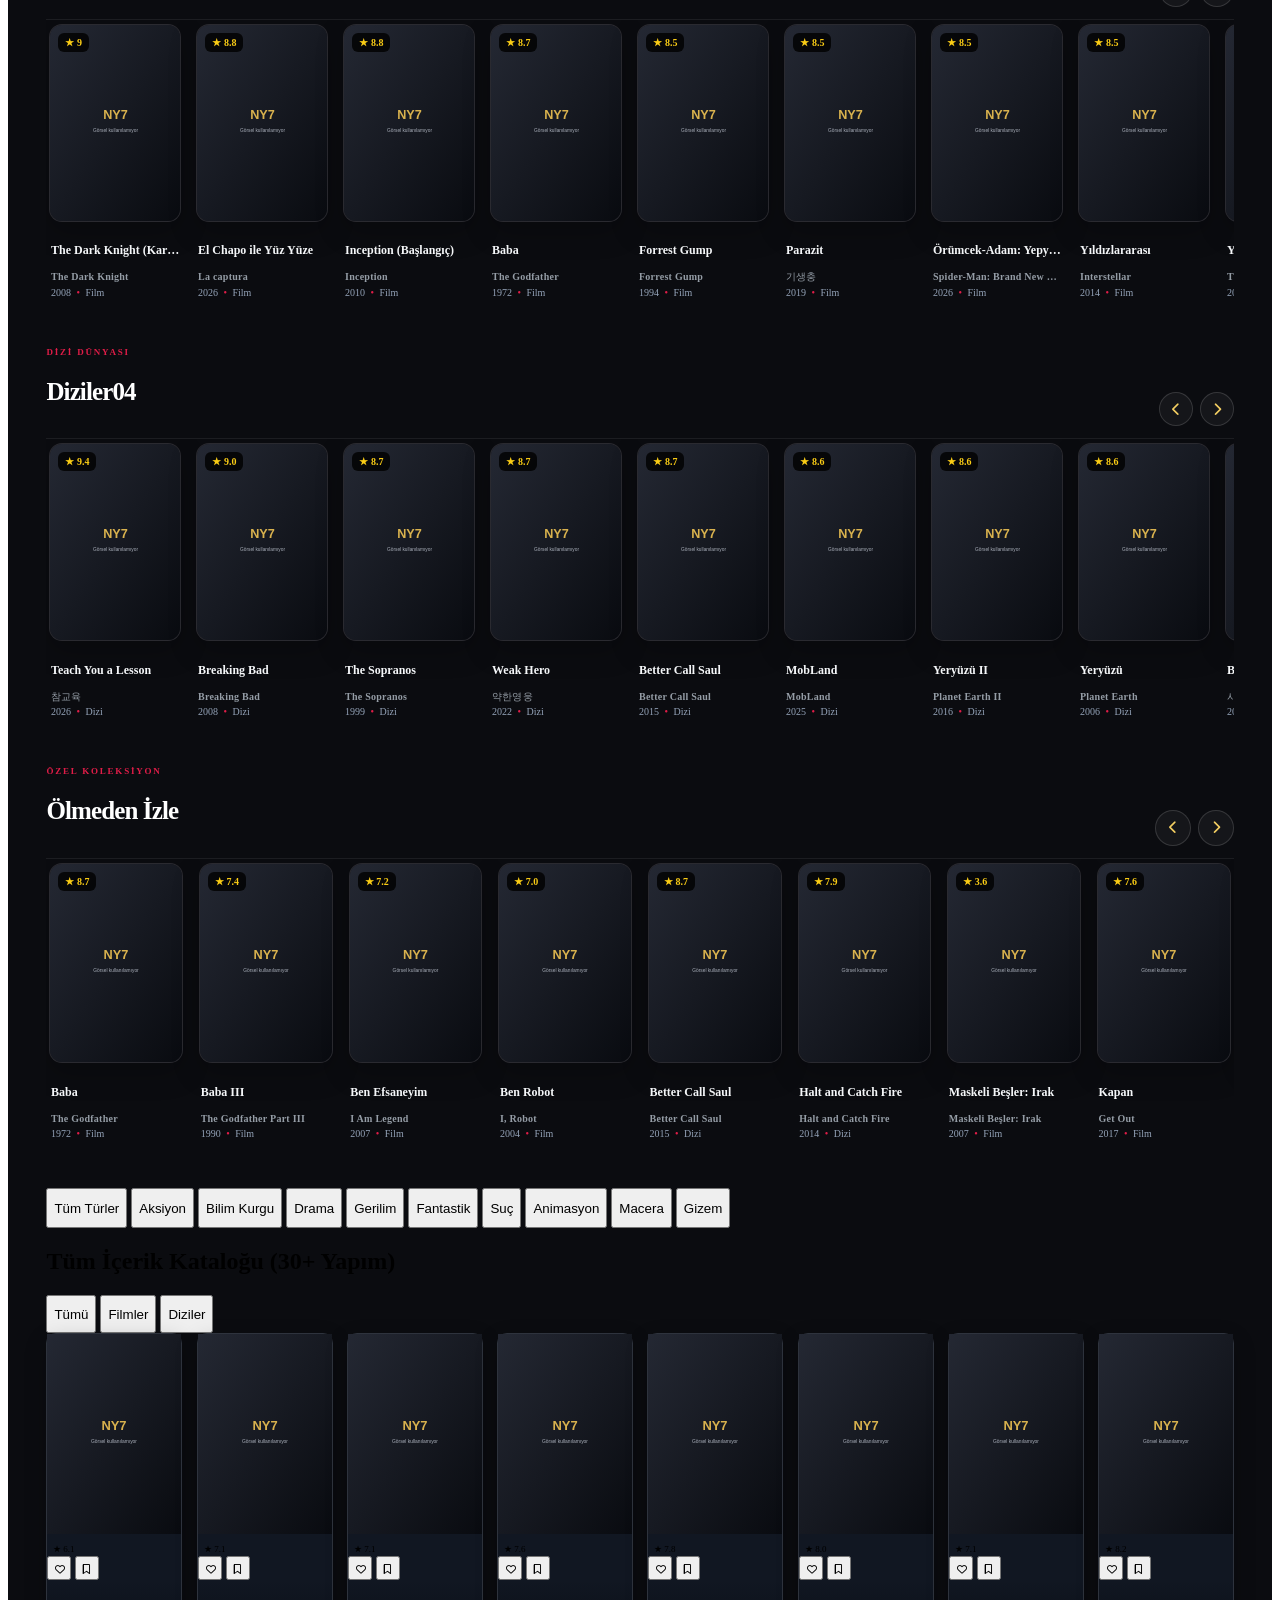
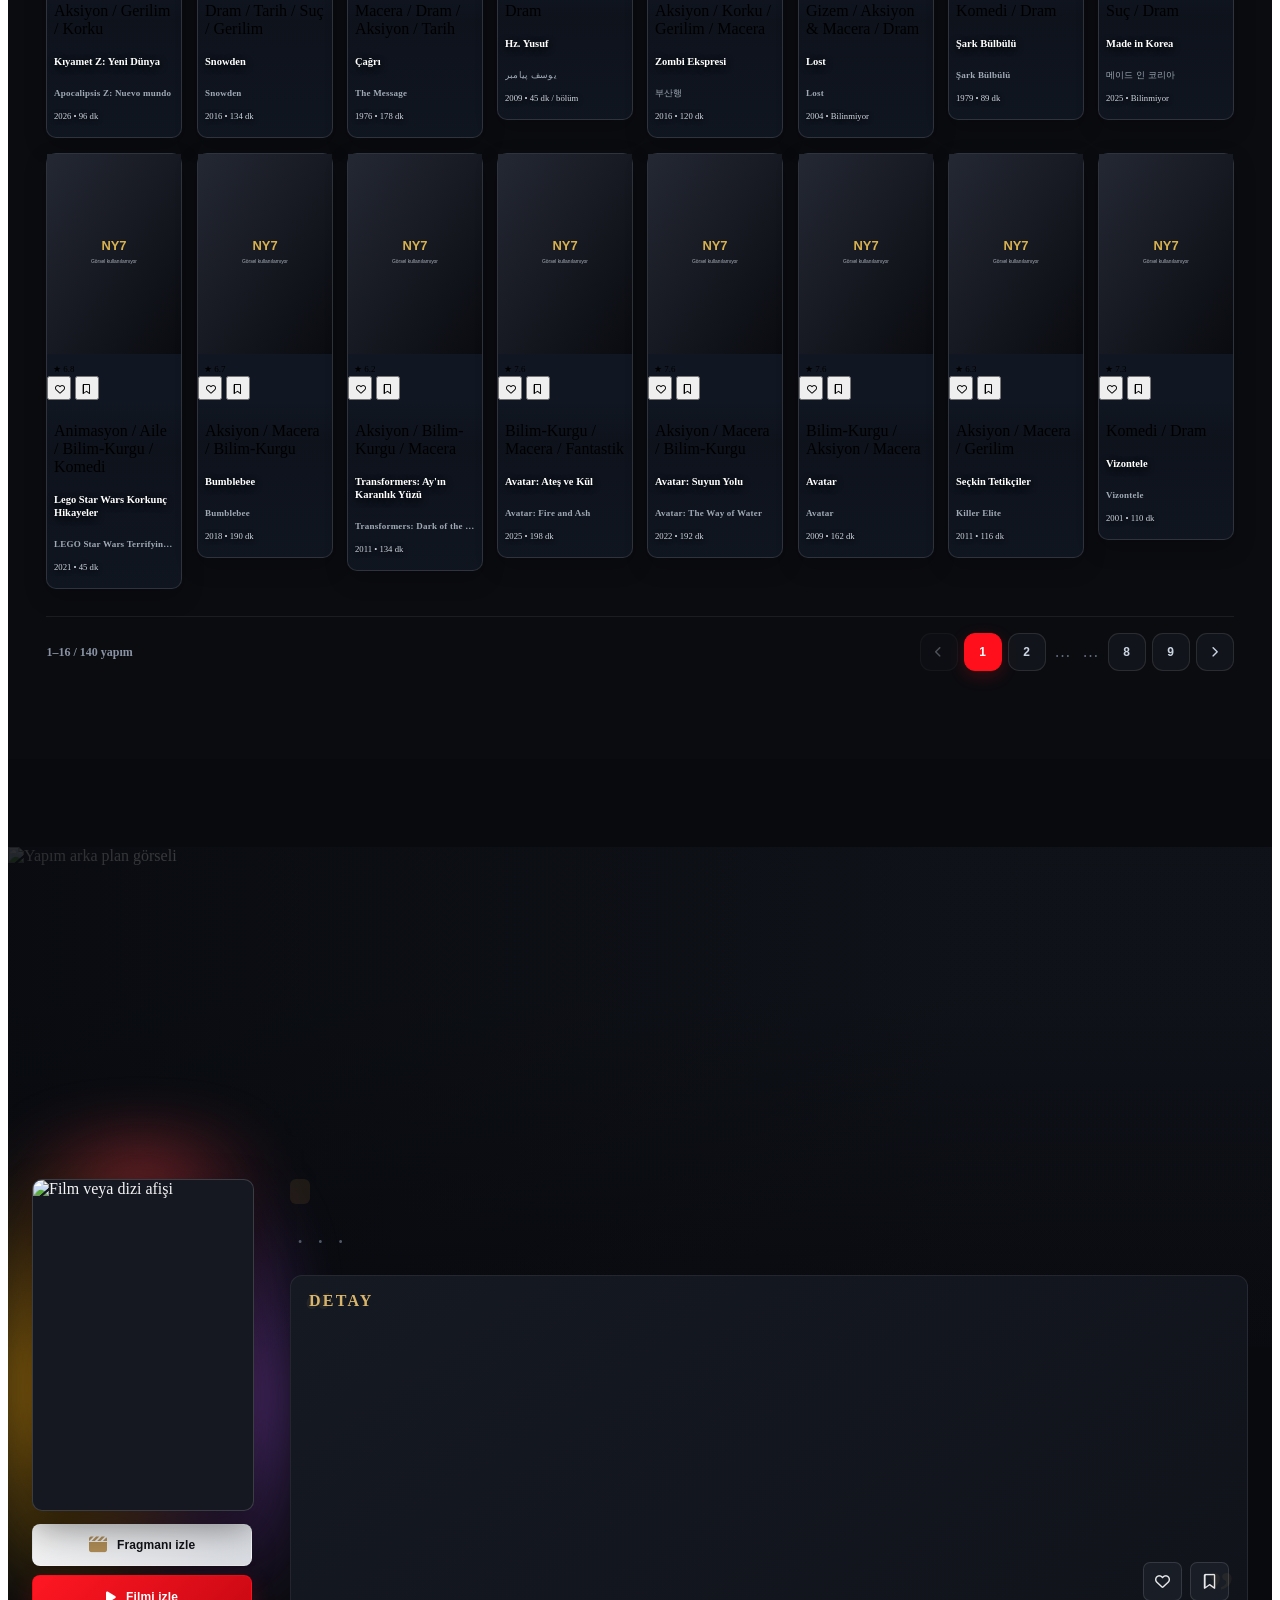
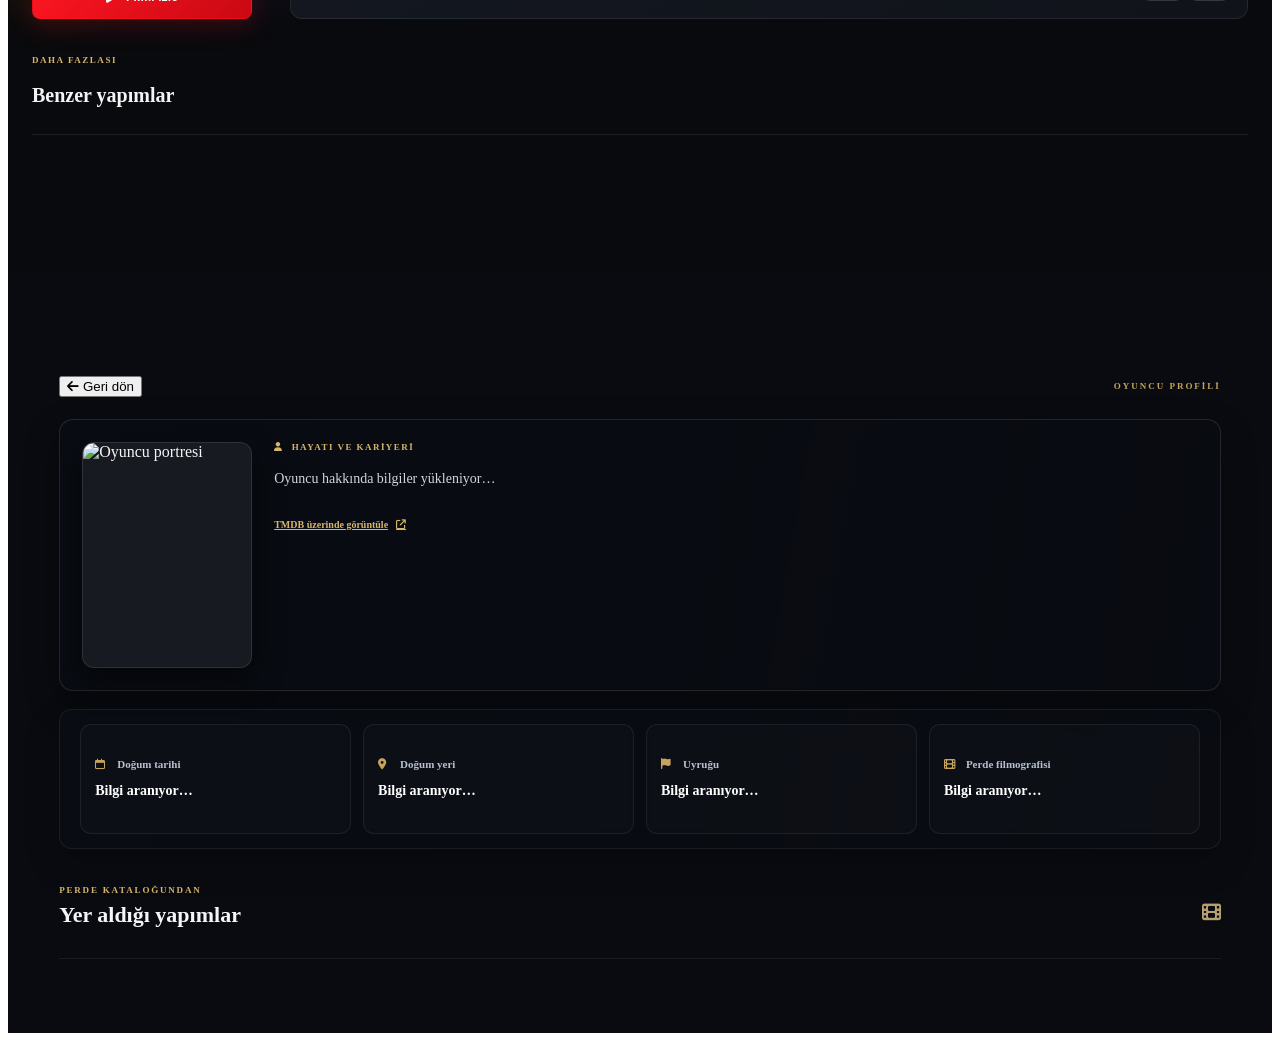
==== commit 020adc82: "Add separate poster to mobile hero" ====
--- a/index.html
+++ b/index.html
@@ -49,6 +49,7 @@
     <link rel="stylesheet" href="assets/css/mobile-homepage-refresh.css?v=20261110-horizontal-editorial-v2">
     <link rel="stylesheet" href="assets/css/mobile-editor-picks.css?v=20261111-editor-picks-mobile-v1">
     <link rel="stylesheet" href="assets/css/player-fluent2.css?v=20261111-poster-152-credits-left-v1">
+    <link rel="stylesheet" href="assets/css/mobile-hero-poster-fit.css?v=20261118-contained-poster-v1"">
     
 </head>
 <body id="theme-body" class="bg-[#0b0c10] text-slate-100 font-sans min-h-screen antialiased flex flex-col selection:bg-brand-red selection:text-white">
@@ -228,6 +229,7 @@
                 <span class="mobile-hero-kicker"><i class="fa-solid fa-clapperboard" aria-hidden="true"></i> ÖNE ÇIKAN YAPIM</span>
                 <span id="mobile-hero-type" class="mobile-hero-type"><i class="fa-solid fa-film" aria-hidden="true"></i> FİLM</span>
             </div>
+            <img id="mobile-hero-poster" class="mobile-hero-poster" src="" alt="Yapım afişi" loading="eager">
             <div class="mobile-hero-content">
                 <div id="mobile-hero-ratings" class="mobile-hero-ratings" aria-label="Yapım puanları"></div>
                 <h1 id="mobile-hero-title">THE BATMAN</h1>
@@ -565,7 +567,7 @@
 <script src="assets/js/mobile-bottom-nav.js?v=20261110-mobile-nav-route-v2"></script>
     <script src="assets/js/responsive-mode.js?v=20261110-phone-landscape-v2"></script>
     <script src="assets/js/mobile-homepage-refresh.js?v=20261110-mobile-refresh-v7"></script>
-    <script src="assets/js/bundle.js?v=20261111-home-rail-order-v1"></script>
+    <script src="assets/js/bundle.js?v=20261118-mobile-hero-poster-v1"></script>
     <script src="assets/js/homepage.js?v=20261107-home-v1"></script>
     <script src="assets/js/mobile-editor-picks.js?v=20261111-editor-picks-mobile-v1"></script>
     <script src="https://cdn.jsdelivr.net/npm/hls.js@1.6.13/dist/hls.min.js"></script>
--- a/assets/css/style.css
+++ b/assets/css/style.css
@@ -11966,3 +11966,63 @@
     left:28px!important;padding-inline:7px!important;
   }
 }
+
+
+/* PERDE — Anasayfa bölüm aralıkları: tutarlı ve daha sıkı dikey ritim */
+#dashboard-view > .home-mood-continue-row{
+  margin-bottom:clamp(22px,2.1vw,30px)!important;
+}
+#dashboard-view > .homepage-main{
+  margin-top:0!important;
+}
+#dashboard-view > .homepage-main > :not([hidden]) ~ :not([hidden]){
+  margin-top:clamp(22px,2.1vw,30px)!important;
+}
+#dashboard-view > .homepage-main > #collection-newest{
+  margin-top:clamp(22px,2.1vw,30px)!important;
+}
+@media(max-width:767px){
+  #dashboard-view > .home-mood-continue-row{
+    margin-bottom:20px!important;
+  }
+  #dashboard-view > .homepage-main > :not([hidden]) ~ :not([hidden]),
+  #dashboard-view > .homepage-main > #collection-newest{
+    margin-top:20px!important;
+  }
+}
+
+
+/* PERDE — Anasayfa: öneri kartından itibaren tüm bölüm aralıklarını sıkılaştır */
+#dashboard-view > .home-mood-continue-row{margin-bottom:18px!important}
+#dashboard-view > .homepage-main{margin-top:0!important;gap:18px!important}
+#dashboard-view > .homepage-main > * + *{margin-top:18px!important}
+#dashboard-view #home-collections{gap:18px!important}
+#dashboard-view #home-collections > * + *{margin-top:18px!important}
+#dashboard-view #custom-collection-rails{gap:18px!important}
+#dashboard-view #custom-collection-rails > * + *{margin-top:18px!important}
+@media(max-width:767px){
+  #dashboard-view > .home-mood-continue-row{margin-bottom:14px!important}
+  #dashboard-view > .homepage-main{gap:14px!important}
+  #dashboard-view > .homepage-main > * + *{margin-top:14px!important}
+  #dashboard-view #home-collections,#dashboard-view #custom-collection-rails{gap:14px!important}
+  #dashboard-view #home-collections > * + *,
+  #dashboard-view #custom-collection-rails > * + *{margin-top:14px!important}
+}
+
+
+/* PERDE — Editörün Seçkisi: bölümün arka planını tamamen kaldır; içerik düzenini koru */
+#dashboard-view #collection-featured{
+  background:transparent!important;
+  background-image:none!important;
+  border:0!important;
+  box-shadow:none!important;
+  backdrop-filter:none!important;
+  -webkit-backdrop-filter:none!important;
+}
+#dashboard-view #collection-featured::before,
+#dashboard-view #collection-featured::after{
+  content:none!important;
+  display:none!important;
+  background:none!important;
+  box-shadow:none!important;
+}
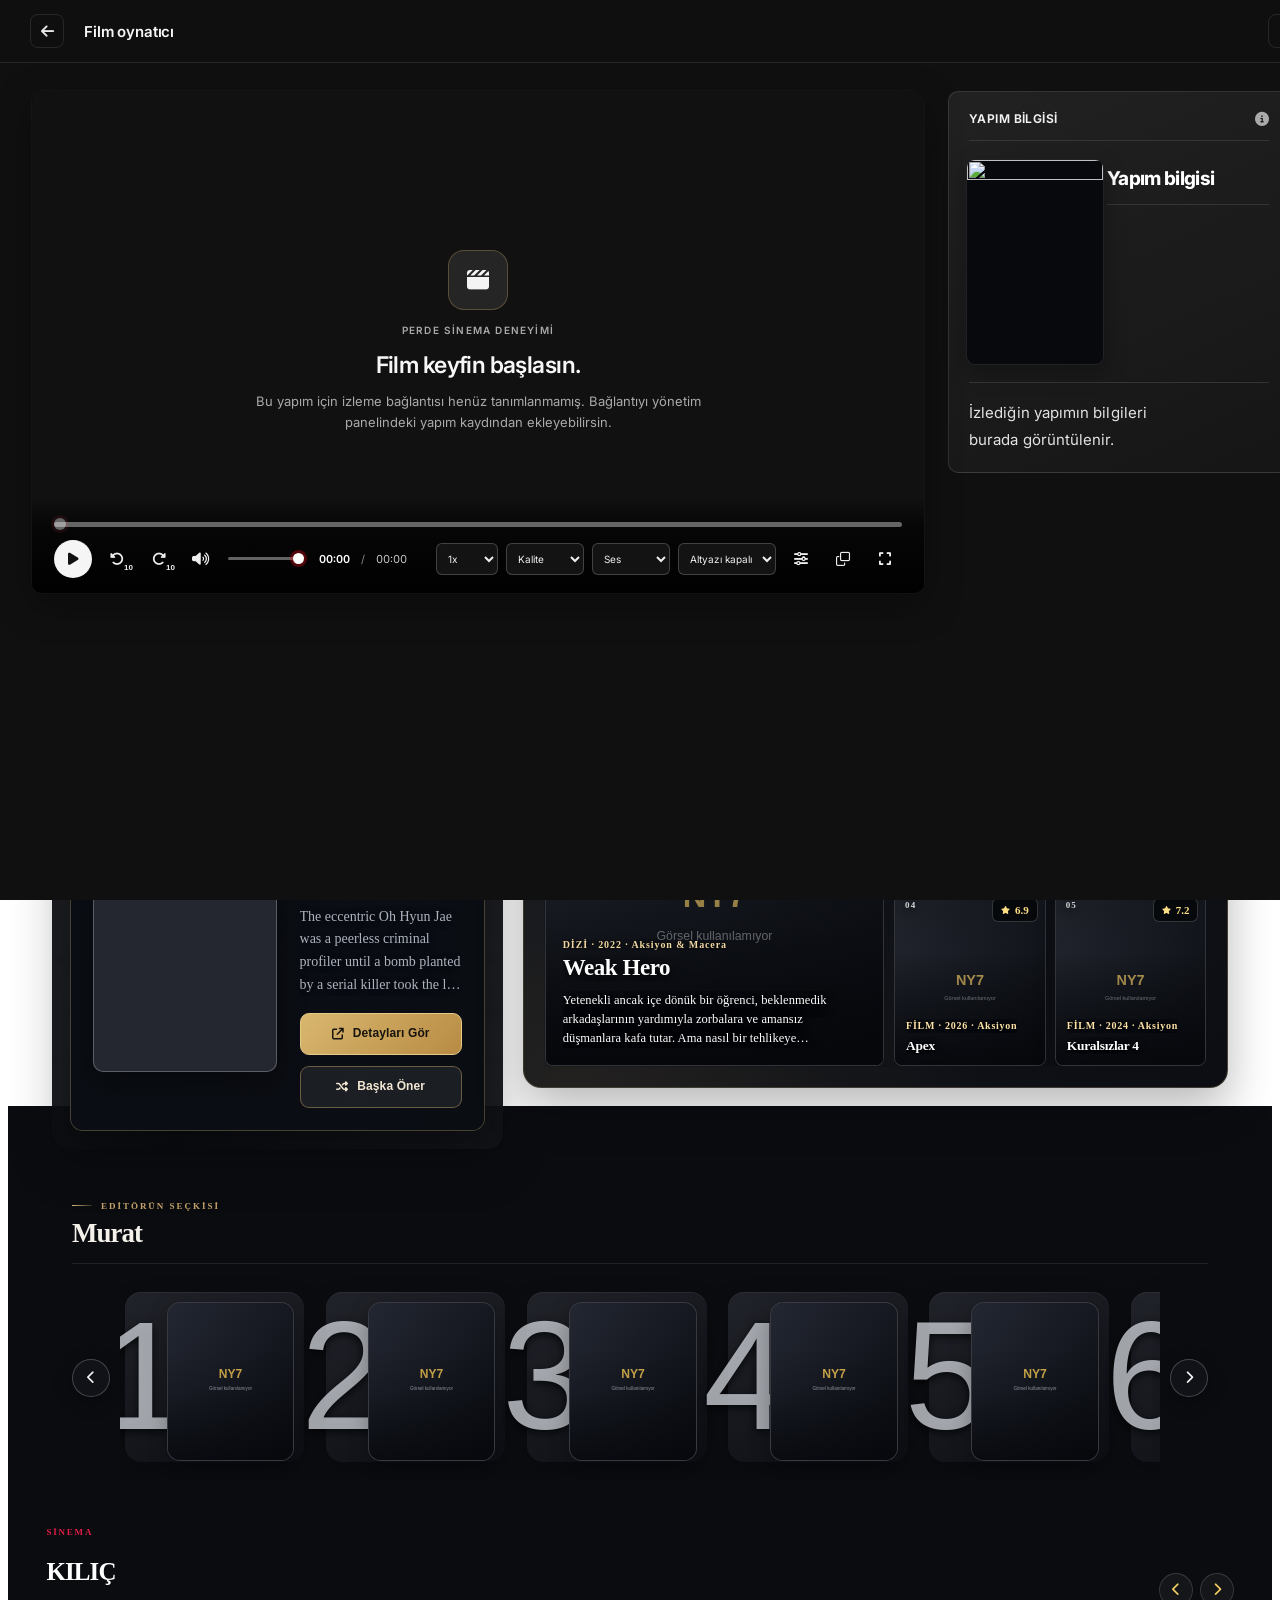
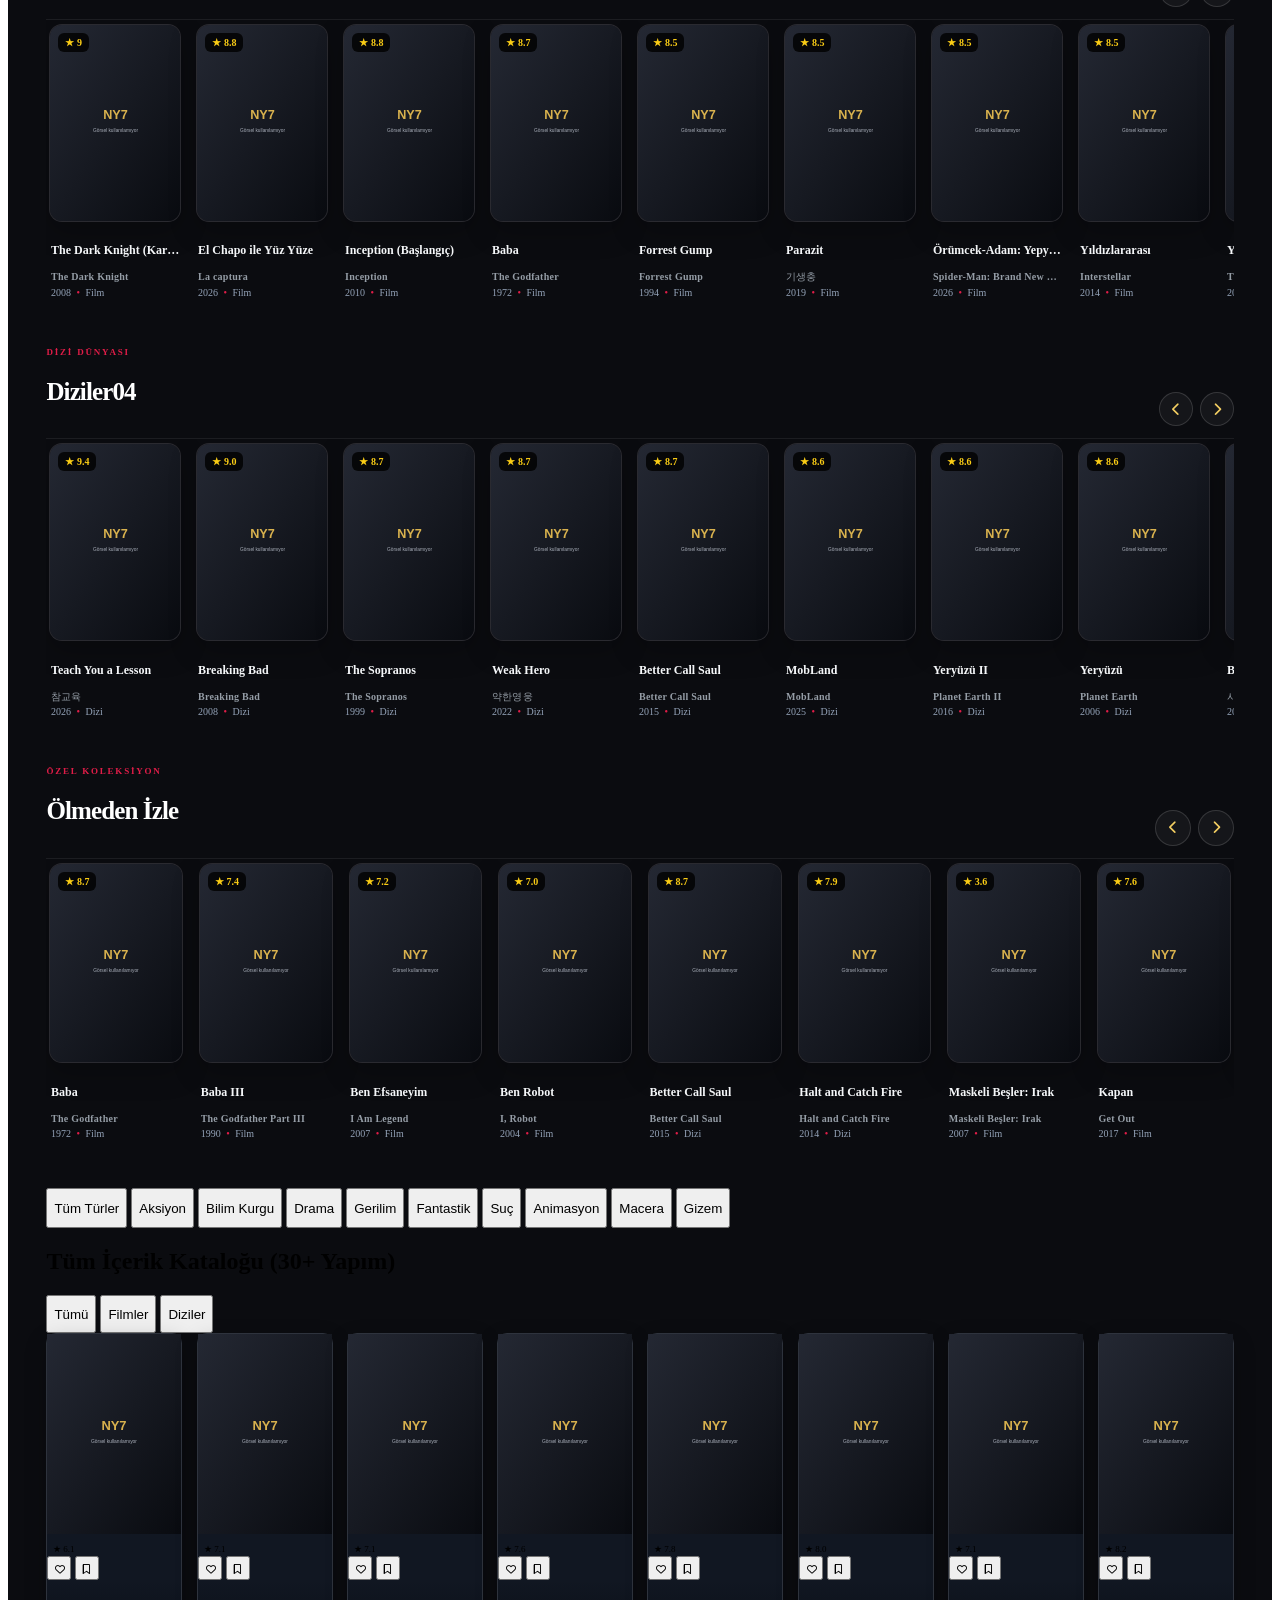
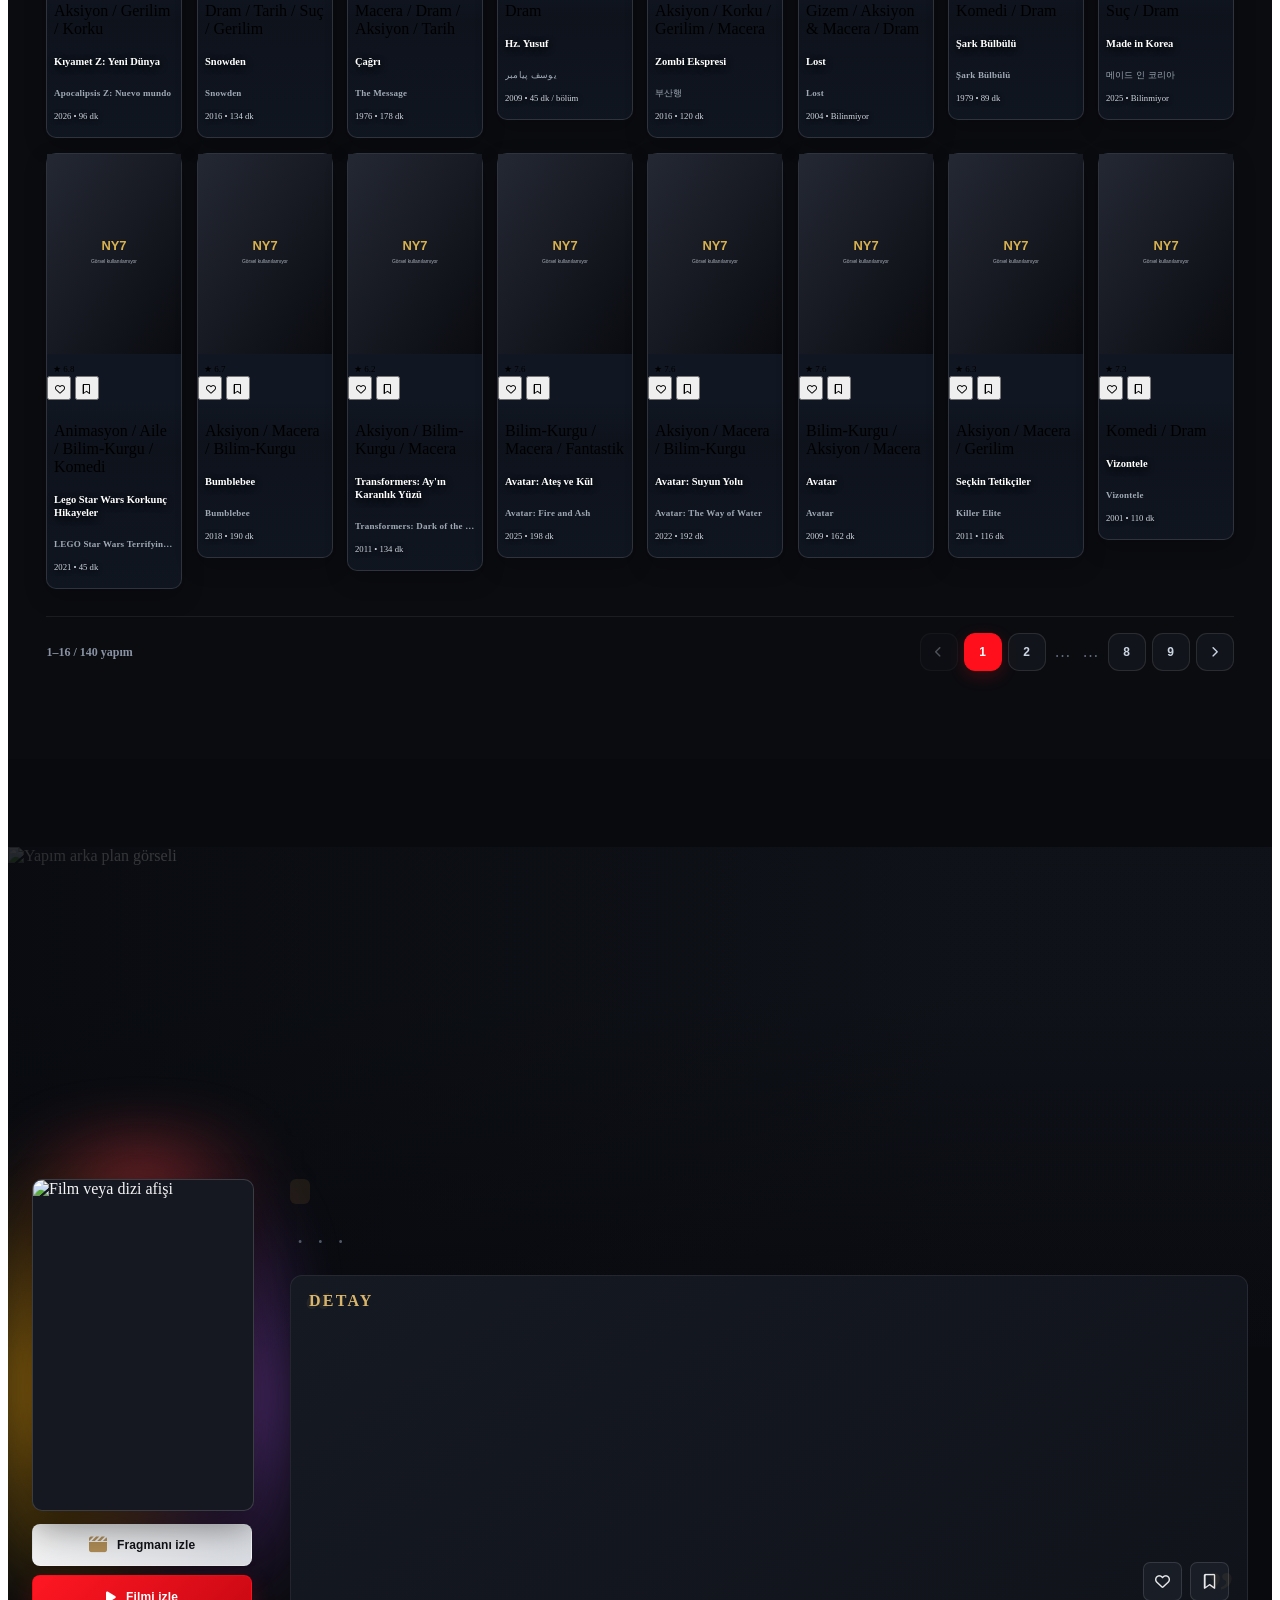
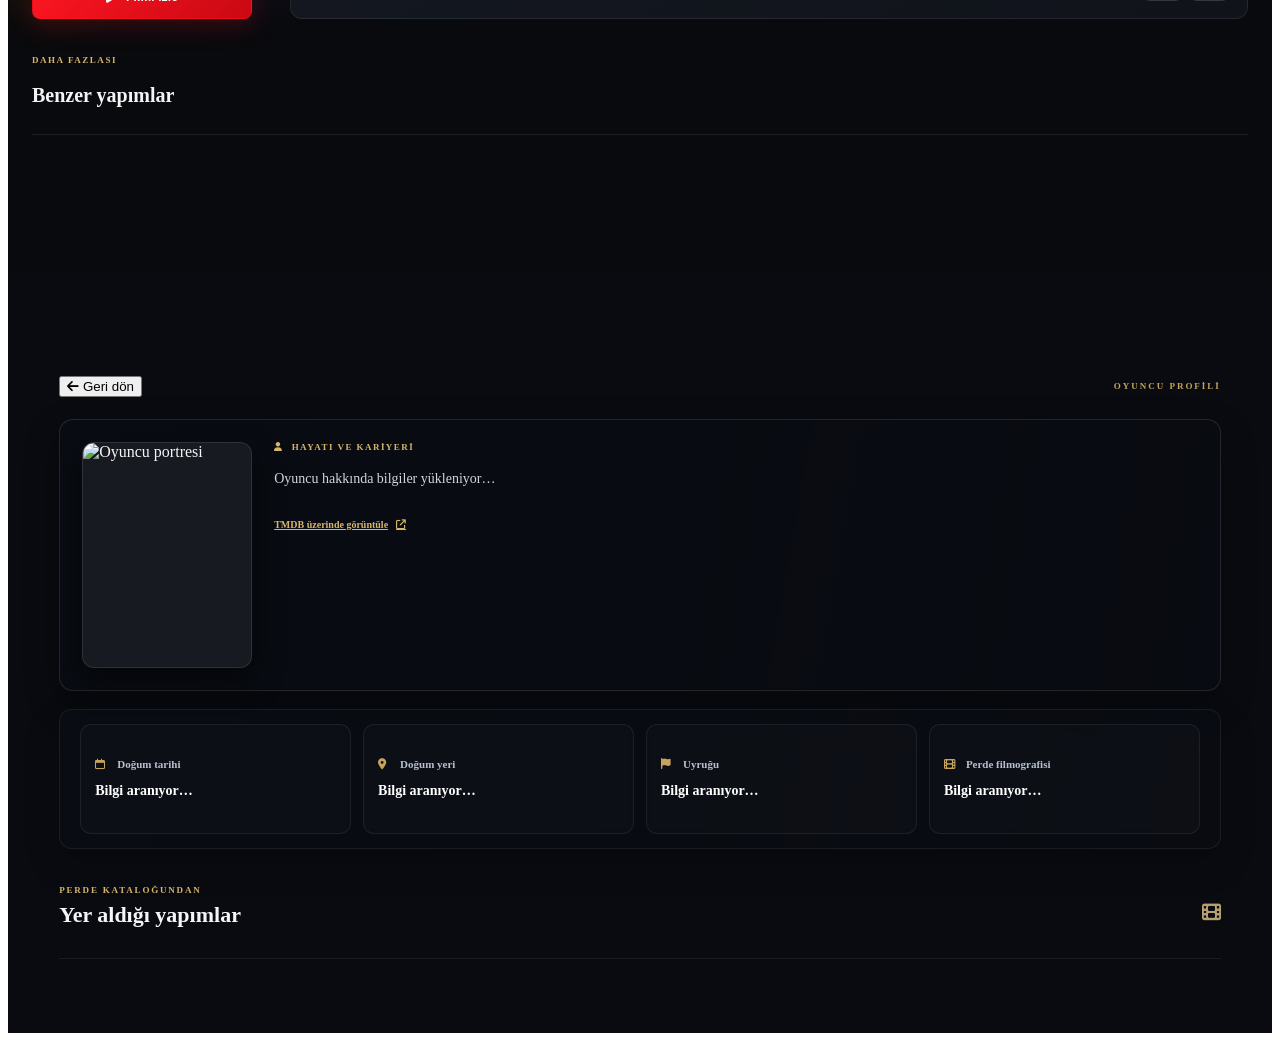
==== commit 5cc74bce: "Fix mobile hero stylesheet link" ====
--- a/index.html
+++ b/index.html
@@ -49,7 +49,7 @@
     <link rel="stylesheet" href="assets/css/mobile-homepage-refresh.css?v=20261110-horizontal-editorial-v2">
     <link rel="stylesheet" href="assets/css/mobile-editor-picks.css?v=20261111-editor-picks-mobile-v1">
     <link rel="stylesheet" href="assets/css/player-fluent2.css?v=20261111-poster-152-credits-left-v1">
-    <link rel="stylesheet" href="assets/css/mobile-hero-poster-fit.css?v=20261118-contained-poster-v1"">
+    <link rel="stylesheet" href="assets/css/mobile-hero-poster-fit.css?v=20261118-contained-poster-v1">
     
 </head>
 <body id="theme-body" class="bg-[#0b0c10] text-slate-100 font-sans min-h-screen antialiased flex flex-col selection:bg-brand-red selection:text-white">
--- a/assets/css/mobile-hero-poster-fit.css
+++ b/assets/css/mobile-hero-poster-fit.css
@@ -0,0 +1,47 @@
+/* PERDE — mobile hero: keep the full backdrop visible and show a separate compact poster. */
+@media screen and (max-width:767px), screen and (orientation:landscape) and (max-height:600px) and (hover:none) and (pointer:coarse){
+  #mobile-hero-section .mobile-hero-art{
+    background:#090b10!important;
+  }
+  #mobile-hero-section .mobile-hero-art img{
+    width:100%!important;
+    height:100%!important;
+    object-fit:contain!important;
+    object-position:center center!important;
+    transform:none!important;
+    filter:saturate(.94)!important;
+    background:#090b10!important;
+  }
+  #mobile-hero-section.is-changing .mobile-hero-art img{
+    transform:none!important;
+  }
+  #mobile-hero-section .mobile-hero-poster{
+    position:absolute!important;
+    z-index:2!important;
+    top:56px!important;
+    left:18px!important;
+    display:block!important;
+    width:70px!important;
+    height:105px!important;
+    object-fit:cover!important;
+    object-position:center!important;
+    border:1px solid rgba(255,255,255,.28)!important;
+    border-radius:5px!important;
+    background:#171a22!important;
+    box-shadow:0 8px 22px rgba(0,0,0,.42)!important;
+  }
+  #mobile-hero-section .mobile-hero-topline{
+    z-index:3!important;
+  }
+  #mobile-hero-section .mobile-hero-type{
+    margin-left:auto!important;
+  }
+}
+@media screen and (max-width:380px){
+  #mobile-hero-section .mobile-hero-poster{
+    top:53px!important;
+    left:15px!important;
+    width:70px!important;
+    height:105px!important;
+  }
+}
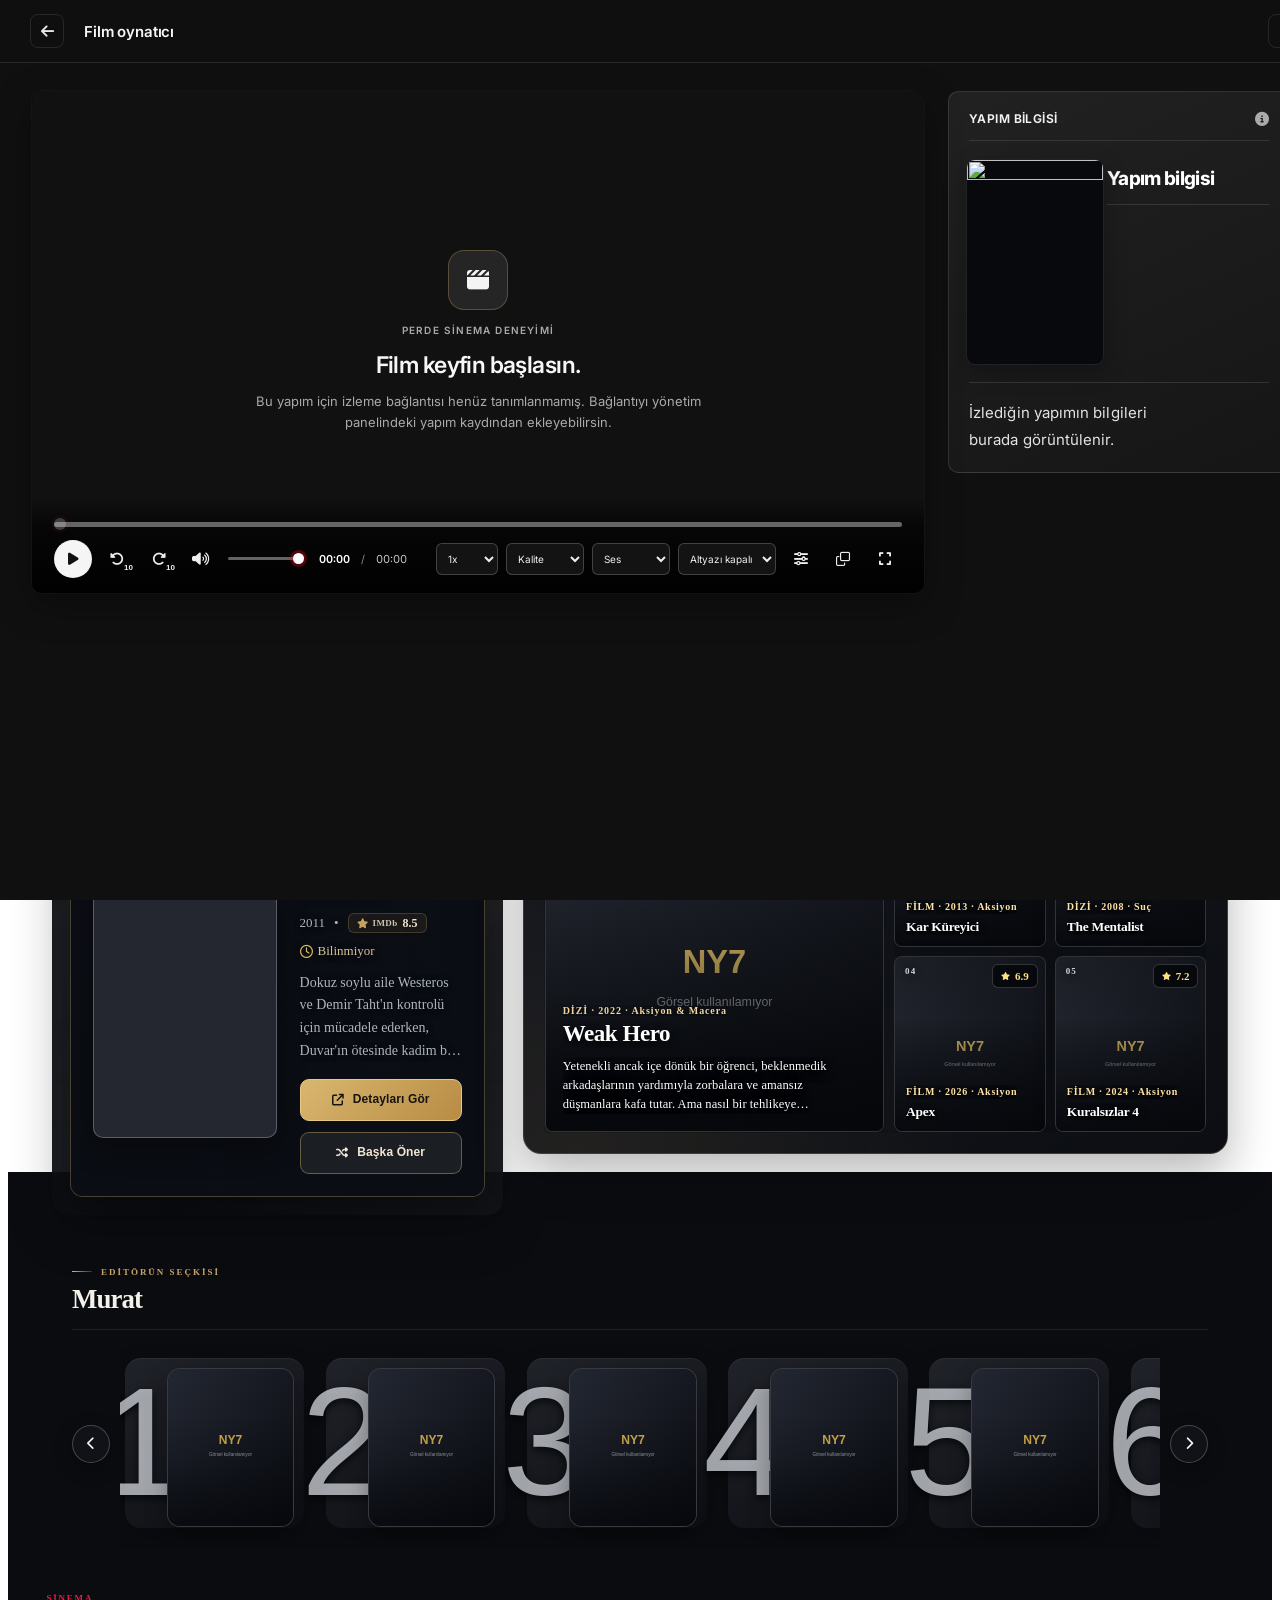
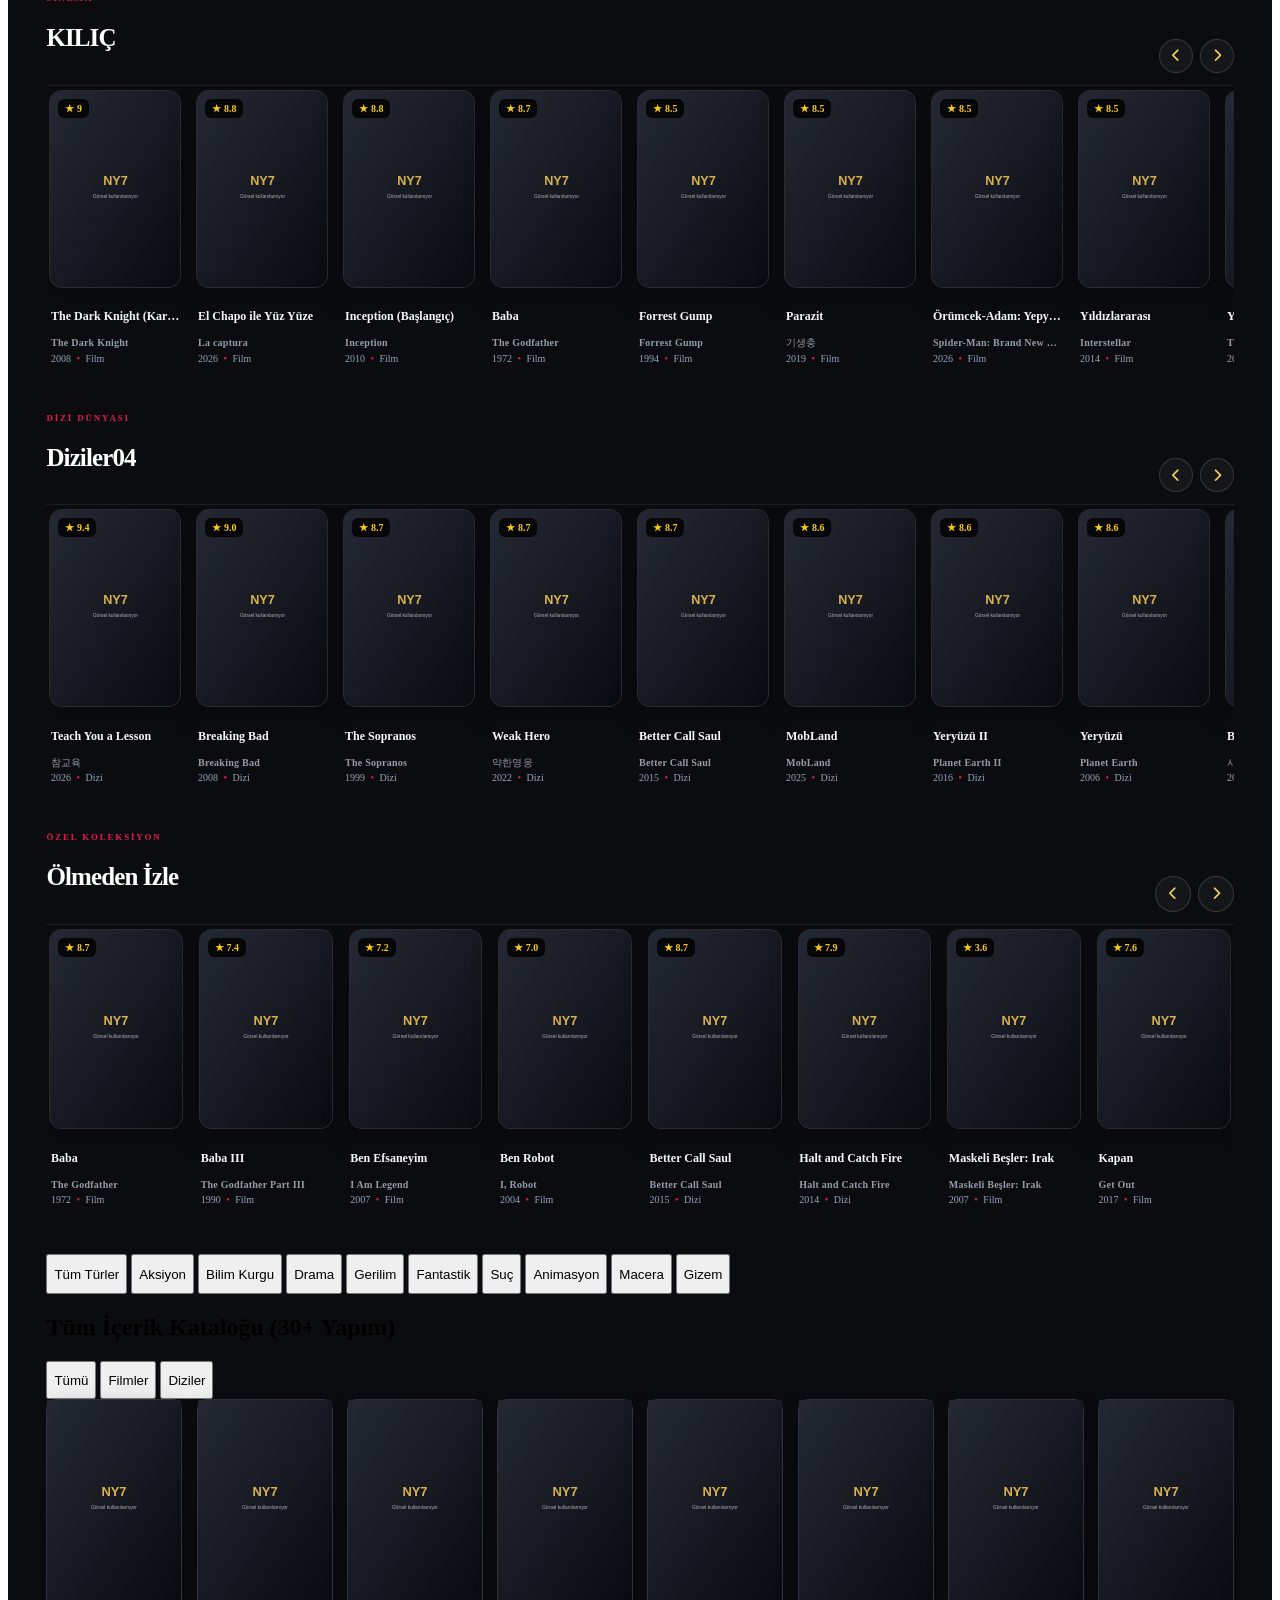
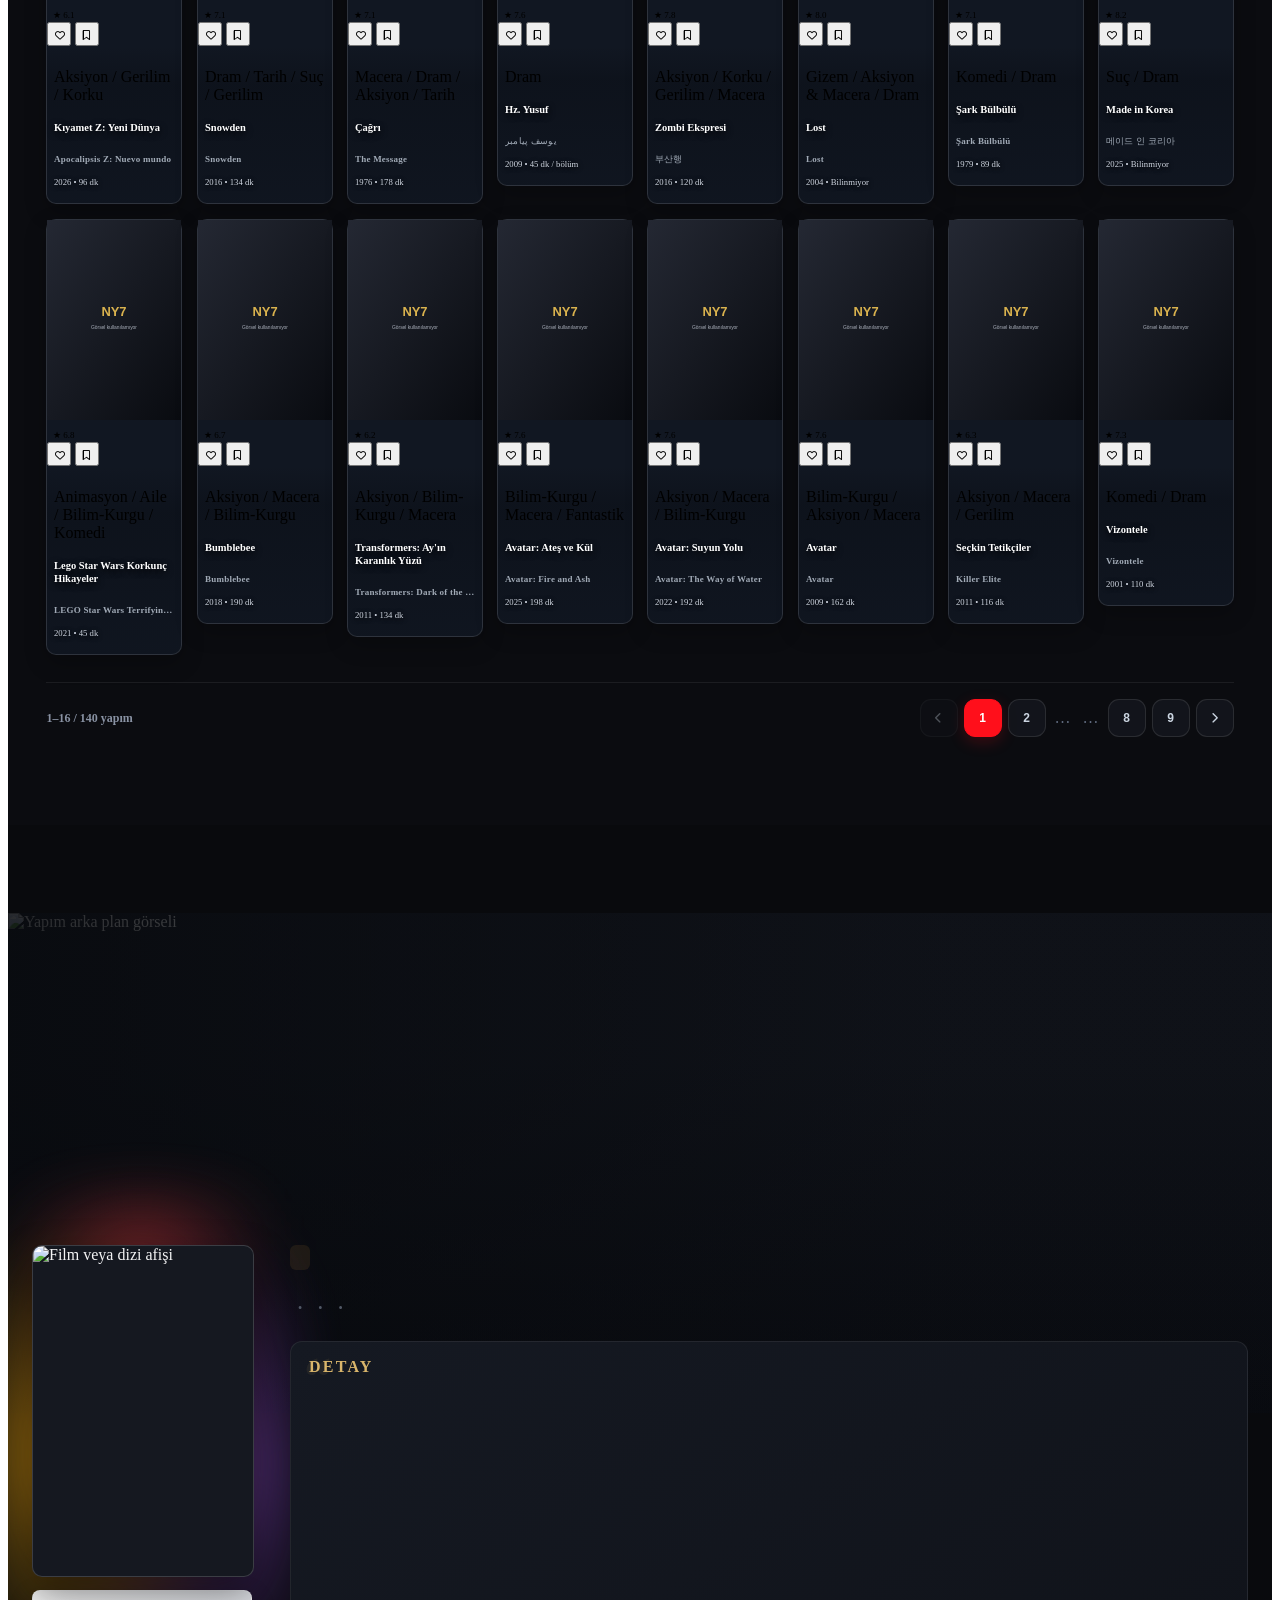
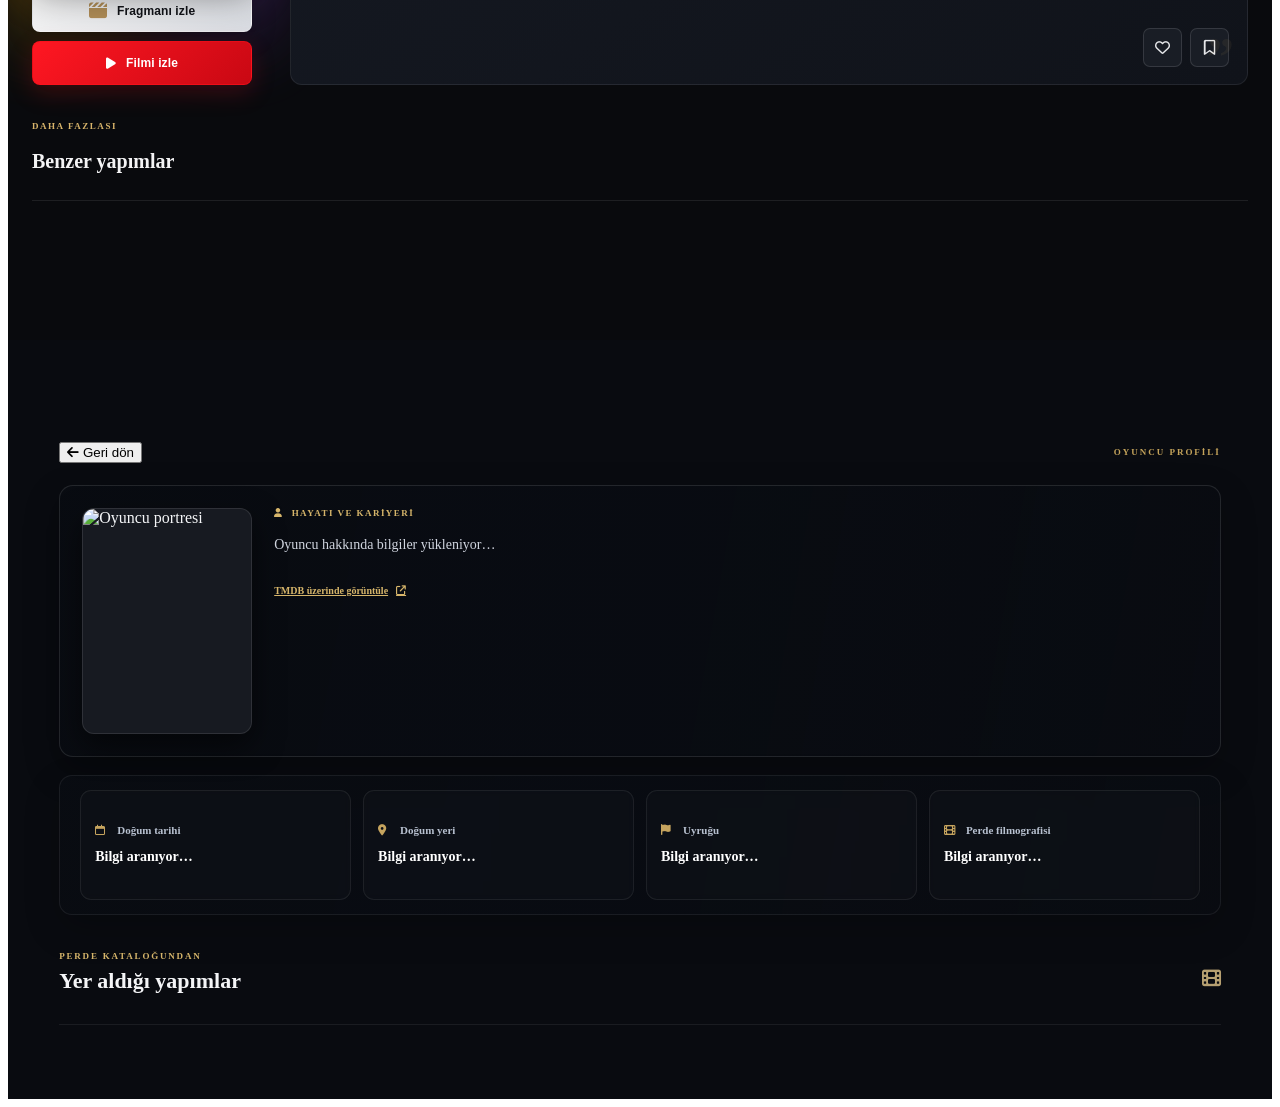
==== commit 6b148d5f: "Integrate automatic Perde Stories on homepage" ====
--- a/index.html
+++ b/index.html
@@ -50,6 +50,7 @@
     <link rel="stylesheet" href="assets/css/mobile-editor-picks.css?v=20261111-editor-picks-mobile-v1">
     <link rel="stylesheet" href="assets/css/player-fluent2.css?v=20261111-poster-152-credits-left-v1">
     <link rel="stylesheet" href="assets/css/mobile-hero-poster-fit.css?v=20261118-contained-poster-v1">
+    <link rel="stylesheet" href="assets/css/perde-stories.css?v=20261118-perde-stories-v1">
     
 </head>
 <body id="theme-body" class="bg-[#0b0c10] text-slate-100 font-sans min-h-screen antialiased flex flex-col selection:bg-brand-red selection:text-white">
@@ -175,6 +176,10 @@
 
     <!-- DASHBOARD VIEW -->
     <div id="dashboard-view" class="flex-1 flex flex-col transition-opacity duration-300">
+        <section id="perde-stories" class="perde-stories" aria-label="Perde Hikâyeleri">
+            <div class="perde-stories-head"><span class="perde-stories-title">PERDE HİKÂYELERİ</span><span class="perde-stories-note">Her gün yeni keşifler</span></div>
+            <div id="perde-stories-rail" class="perde-stories-rail" aria-label="Hikâye kategorileri"></div>
+        </section>
         <!-- HERO SPOTLIGHT -->
         <div class="home-feature-row">
         <section id="hero-section" class="hero-section relative min-h-[640px] flex items-center overflow-hidden">
@@ -569,6 +574,7 @@
     <script src="assets/js/mobile-homepage-refresh.js?v=20261110-mobile-refresh-v7"></script>
     <script src="assets/js/bundle.js?v=20261118-mobile-hero-poster-v1"></script>
     <script src="assets/js/homepage.js?v=20261107-home-v1"></script>
+    <script src="assets/js/perde-stories.js?v=20261118-perde-stories-v1"></script>
     <script src="assets/js/mobile-editor-picks.js?v=20261111-editor-picks-mobile-v1"></script>
     <script src="https://cdn.jsdelivr.net/npm/hls.js@1.6.13/dist/hls.min.js"></script>
     <script src="https://cdn.dashjs.org/v5.0.2/modern/umd/dash.all.min.js"></script>
--- a/assets/css/perde-stories.css
+++ b/assets/css/perde-stories.css
@@ -0,0 +1,36 @@
+/* Perde Hikayeleri — lightweight story rail and viewer */
+.perde-stories{width:min(100% - 40px,1480px);margin:18px auto 22px;position:relative;z-index:5}
+.perde-stories-head{display:flex;align-items:center;justify-content:space-between;margin:0 0 12px}
+.perde-stories-title{font-size:11px;font-weight:800;letter-spacing:.18em;color:#d8b45c}
+.perde-stories-note{font-size:10px;color:#7f8795}
+.perde-stories-rail{display:flex;gap:18px;overflow-x:auto;overscroll-behavior-x:contain;scrollbar-width:none;padding:2px 2px 8px}
+.perde-stories-rail::-webkit-scrollbar{display:none}
+.perde-story{flex:0 0 76px;min-width:0;border:0;background:none;color:#e8eaf0;padding:0;display:flex;flex-direction:column;align-items:center;gap:7px;cursor:pointer}
+.perde-story-ring{width:68px;height:68px;border-radius:50%;padding:2px;background:linear-gradient(135deg,#f7d77d,#a87927 48%,#f3d17a);display:block;box-shadow:0 3px 14px #0006;transition:transform .2s ease}
+.perde-story:hover .perde-story-ring,.perde-story:focus-visible .perde-story-ring{transform:scale(1.06)}
+.perde-story-image{display:block;width:100%;height:100%;border-radius:50%;object-fit:cover;border:2px solid #101116;background:#222}
+.perde-story-label{font-size:10px;font-weight:600;line-height:1.25;text-align:center;max-width:76px;white-space:nowrap;overflow:hidden;text-overflow:ellipsis}
+.perde-story-viewer{position:fixed;inset:0;z-index:10050;background:rgba(3,4,8,.96);display:none;align-items:center;justify-content:center;padding:18px;backdrop-filter:blur(14px)}
+.perde-story-viewer.is-open{display:flex}
+.perde-story-frame{position:relative;width:min(100%,430px);height:min( min(86vh,780px), calc(100dvh - 36px));min-height:420px;border-radius:18px;overflow:hidden;background:#171920;box-shadow:0 24px 80px #000a}
+.perde-story-frame:before{content:"";position:absolute;inset:0;background:linear-gradient(180deg,rgba(0,0,0,.62),transparent 23%,transparent 52%,rgba(0,0,0,.86));z-index:1;pointer-events:none}
+.perde-story-backdrop{position:absolute;inset:0;width:100%;height:100%;object-fit:cover;opacity:.58;filter:blur(18px) brightness(.55);transform:scale(1.14)}
+.perde-story-poster{position:absolute;inset:0;width:100%;height:100%;object-fit:contain;z-index:0}
+.perde-story-progress{position:absolute;z-index:3;top:12px;left:12px;right:12px;display:flex;gap:4px}
+.perde-story-progress span{height:3px;flex:1;border-radius:9px;background:#ffffff55;overflow:hidden}
+.perde-story-progress i{display:block;height:100%;width:0;background:#fff}
+.perde-story-progress i.is-done{width:100%}
+.perde-story-top{position:absolute;z-index:4;top:25px;left:16px;right:14px;display:flex;align-items:center;justify-content:space-between;gap:12px}
+.perde-story-source{font-size:10px;letter-spacing:.13em;font-weight:800;color:#f5d57c;text-transform:uppercase}
+.perde-story-close{border:0;background:#0008;color:white;width:34px;height:34px;border-radius:50%;font-size:19px;cursor:pointer}
+.perde-story-copy{position:absolute;z-index:4;left:22px;right:22px;bottom:28px;text-align:left}
+.perde-story-kind{font-size:10px;letter-spacing:.14em;font-weight:800;color:#f2d27c}
+.perde-story-copy h3{font-size:clamp(23px,5vw,32px);line-height:1.08;font-weight:900;margin:8px 0}
+.perde-story-meta{font-size:12px;color:#d1d5db;margin-bottom:9px}
+.perde-story-description{font-size:13px;line-height:1.5;color:#e5e7eb;display:-webkit-box;-webkit-line-clamp:3;-webkit-box-orient:vertical;overflow:hidden;margin:0 0 16px}
+.perde-story-open{border:1px solid #e8c56f;background:linear-gradient(135deg,#e7c36b,#a97829);color:#17130a;border-radius:999px;padding:10px 18px;font-size:12px;font-weight:800;cursor:pointer}
+.perde-story-nav{position:absolute;z-index:5;inset:0;display:flex}
+.perde-story-nav button{width:50%;border:0;background:transparent;cursor:pointer}
+.perde-story-nav button:focus-visible{outline:2px solid #e8c56f;outline-offset:-5px}
+@media(max-width:700px){.perde-stories{width:calc(100% - 28px);margin:12px auto 14px}.perde-stories-head{margin-bottom:9px}.perde-stories-rail{gap:13px}.perde-story{flex-basis:68px}.perde-story-ring{width:62px;height:62px}.perde-story-label{font-size:9px;max-width:68px}.perde-story-frame{width:min(100%,420px);height:calc(100dvh - 28px);min-height:0;border-radius:14px}.perde-story-viewer{padding:14px}.perde-story-copy{bottom:25px}.perde-story-nav{top:70px;bottom:120px}}
+@media(prefers-reduced-motion:reduce){.perde-story-ring{transition:none}}
